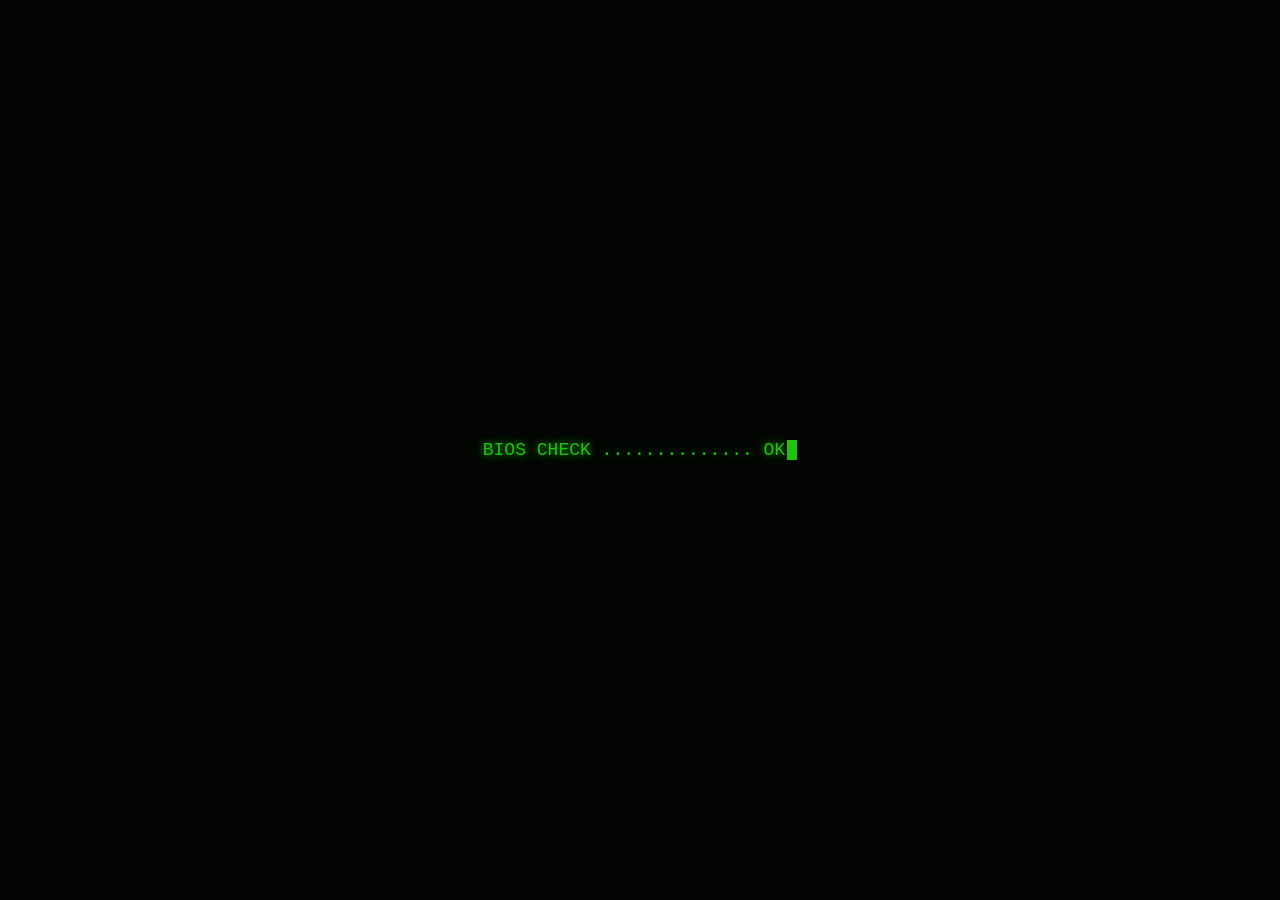
==== database-editor.html @ 9b8c70b1 "Add files via upload" ====
<!DOCTYPE html>
<html lang="en">
<head>
    <meta charset="UTF-8">
    <meta name="viewport" content="width=device-width, initial-scale=1.0, maximum-scale=1.0, user-scalable=no">
    <title>DATABASE FORGE // ENTRY EDITOR</title>
    <link rel="preconnect" href="https://sources.debian.org" crossorigin>
    <style>
        *{margin:0;padding:0;box-sizing:border-box}
        @font-face{
            font-family:"IBM DOS ISO8";
            src:
                local("IBM DOS ISO8"),
                local("Px437 IBM DOS ISO8"),
                local("Px437 IBM ISO8"),
                local("Px437_IBM_ISO8"),
                url("https://sources.debian.org/data/main/f/fonts-pc/1.0-2/Px437%20%28TrueType%20-%20DOS%20charset%29/Px437_IBM_ISO8.ttf") format("truetype");
            font-weight:400;
            font-style:normal;
            font-display:swap;
        }
        :root{
            --phosphor:#20c20e;--phosphor-dim:#0a3d08;--phosphor-glow:#39ff14;
            --amber:#ffb000;--amber-dim:#4d3600;--red:#ff3333;--cyan:#00d4aa;
            --magenta:#ff00ff;--bg:#050805;--panel-bg:rgba(5,15,5,0.95);
            --input-bg:rgba(0,20,0,0.6);--sidebar-w:280px;
            --ui-ease:cubic-bezier(0.16,1,0.3,1);
            --terminal-font:"IBM DOS ISO8","Px437 IBM ISO8","Courier New",monospace;
        }
        html,body{height:100%;overflow:hidden;background:var(--bg)}
        body{font-family:var(--terminal-font);font-synthesis:none;text-rendering:optimizeSpeed;color:var(--phosphor);font-size:16px}
        button,input,select,textarea{font-family:var(--terminal-font)}

        /* ═══ MATRIX RAIN CANVAS ═══ */
        #matrixRain{position:fixed;inset:0;z-index:0;opacity:0;pointer-events:none;transition:opacity 0.4s var(--ui-ease);contain:strict}
        #matrixRain.active{opacity:0.055}

        /* ═══ CRT EFFECTS ═══ */
        .crt-overlay{position:fixed;inset:0;pointer-events:none;z-index:9999}
        .crt-overlay::before{content:"";position:absolute;inset:0;background:repeating-linear-gradient(0deg,transparent,transparent 1px,rgba(0,0,0,0.06) 1px,rgba(0,0,0,0.06) 2px)}
        .crt-overlay::after{content:"";position:absolute;inset:0;background:radial-gradient(ellipse at center,transparent 0%,transparent 55%,rgba(0,0,0,0.18) 80%,rgba(0,0,0,0.45) 100%)}
        @keyframes crtBand{0%{transform:translateY(-100%)}100%{transform:translateY(100vh)}}
        .crt-band{position:fixed;top:0;left:0;right:0;height:120px;background:linear-gradient(180deg,transparent,rgba(32,194,14,0.025),transparent);animation:crtBand 8s linear infinite;pointer-events:none;z-index:9998}

        /* ═══ BOOT SCREEN ═══ */
        #bootScreen{position:fixed;inset:0;z-index:10000;background:#020502;display:flex;align-items:center;justify-content:center;flex-direction:column;transition:opacity 0.8s}
        #bootScreen.done{opacity:0;pointer-events:none}
        #bootText{font-family:var(--terminal-font);color:var(--phosphor);font-size:clamp(12px,2.5vw,18px);white-space:pre-wrap;max-width:90vw;line-height:1.5;text-shadow:0 0 8px var(--phosphor)}
        #bootText::after{content:"";display:inline-block;width:10px;height:1.1em;background:var(--phosphor);animation:blink 0.6s step-end infinite;vertical-align:text-bottom;margin-left:2px}
        @keyframes blink{0%,100%{opacity:1}50%{opacity:0}}

        /* ═══ APP SHELL ═══ */
        #app{height:100%;display:flex;flex-direction:column;position:relative;z-index:1;opacity:0;transition:opacity 0.5s}
        #app.visible{opacity:1}

        /* ═══ HEADER ═══ */
        .header{
            display:flex;align-items:center;
            border-bottom:1px solid var(--phosphor-dim);
            background:var(--panel-bg);
            padding:0 12px;
            height:48px;flex-shrink:0;
            box-shadow:inset 0 0 40px rgba(32,194,14,0.04);
            gap:10px;z-index:50;
        }
        .menu-btn{
            width:40px;height:40px;display:flex;align-items:center;justify-content:center;
            border:1px solid var(--phosphor-dim);background:transparent;color:var(--phosphor);
            font-size:22px;cursor:pointer;flex-shrink:0;
            transition:background-color 0.15s var(--ui-ease),border-color 0.15s var(--ui-ease),color 0.15s var(--ui-ease),text-shadow 0.15s var(--ui-ease),transform 0.12s var(--ui-ease);
        }
        .menu-btn:hover{border-color:var(--phosphor);background:rgba(32,194,14,0.1);text-shadow:0 0 6px var(--phosphor)}
        .menu-btn:active{transform:scale(0.93)}
        .header-title{
            font-size:clamp(14px,3vw,22px);color:var(--phosphor-glow);
            text-shadow:0 0 12px var(--phosphor),0 0 25px var(--phosphor-dim);
            letter-spacing:2px;white-space:nowrap;overflow:hidden;text-overflow:ellipsis;
            flex:1;min-width:0;
        }
        /* Glitch effect on title */
        @keyframes glitch{0%,94%,100%{transform:translate(0)}95%{transform:translate(-2px,1px)}96%{transform:translate(2px,-1px)}97%{transform:translate(-1px,2px)}98%{transform:translate(1px,-2px)}99%{transform:translate(-2px,0)}}
        .header-title{animation:glitch 8s infinite}
        .header-stats{display:flex;gap:14px;font-size:13px;opacity:0.7;flex-shrink:0}
        .stat-val{color:var(--amber)}

        /* ═══ MAIN AREA ═══ */
        .main-area{flex:1;display:flex;min-height:0;position:relative}

        /* ═══ SIDEBAR DRAWER ═══ */
        .sidebar-backdrop{
            display:none;position:fixed;inset:0;background:rgba(0,0,0,0.6);z-index:90;
            opacity:0;transition:opacity 0.25s;
        }
        .sidebar-backdrop.visible{display:block;opacity:1}

        .sidebar{
            position:fixed;top:0;left:0;bottom:0;width:var(--sidebar-w);
            border-right:1px solid var(--phosphor-dim);
            background:rgba(3,10,3,0.98);
            display:flex;flex-direction:column;
            z-index:100;
            transform:translateX(-100%);
            transition:transform 0.24s var(--ui-ease);
            box-shadow:4px 0 30px rgba(0,0,0,0.5);
        }
        .sidebar.open{transform:translateX(0)}

        .sidebar-header{
            padding:12px 14px;
            border-bottom:1px solid var(--phosphor-dim);
            display:flex;align-items:center;justify-content:space-between;
            background:rgba(0,20,0,0.4);flex-shrink:0;height:48px;
        }
        .sidebar-title{font-size:14px;color:var(--amber);letter-spacing:2px}
        .sidebar-close{
            width:36px;height:36px;display:flex;align-items:center;justify-content:center;
            border:1px solid var(--phosphor-dim);background:transparent;color:var(--phosphor);
            font-size:18px;cursor:pointer;
        }
        .sidebar-close:hover{border-color:var(--red);color:var(--red)}

        .sidebar-actions{
            padding:10px;display:flex;flex-wrap:wrap;gap:6px;
            border-bottom:1px solid var(--phosphor-dim);flex-shrink:0;
        }
        .sidebar-actions .btn{flex:1;min-width:calc(50% - 4px);text-align:center;padding:10px 8px;font-size:14px}

        .search-row{padding:8px 10px;border-bottom:1px solid var(--phosphor-dim);flex-shrink:0}
        .search-input{
            width:100%;background:var(--input-bg);border:1px solid var(--phosphor-dim);
            color:var(--phosphor);font-size:15px;padding:8px 10px;outline:none;
        }
        .search-input:focus{border-color:var(--phosphor);box-shadow:0 0 8px rgba(32,194,14,0.12)}
        .search-input::placeholder{color:var(--phosphor-dim)}

        .filter-row{padding:8px 10px;border-bottom:1px solid var(--phosphor-dim);display:flex;gap:6px;flex-wrap:wrap;flex-shrink:0}
        .filter-chip{
            padding:4px 10px;border:1px solid var(--phosphor-dim);background:transparent;
            color:var(--phosphor);font-size:13px;cursor:pointer;
            transition:background-color 0.15s var(--ui-ease),border-color 0.15s var(--ui-ease),color 0.15s var(--ui-ease),text-shadow 0.15s var(--ui-ease);white-space:nowrap;
        }
        .filter-chip:hover{border-color:var(--phosphor);background:rgba(32,194,14,0.1)}
        .filter-chip.active{background:rgba(32,194,14,0.2);border-color:var(--phosphor);color:var(--phosphor-glow);text-shadow:0 0 4px var(--phosphor)}

        .entry-list{flex:1;overflow-y:auto;padding:4px 0}
        .entry-list::-webkit-scrollbar{width:6px}
        .entry-list::-webkit-scrollbar-track{background:rgba(0,0,0,0.3)}
        .entry-list::-webkit-scrollbar-thumb{background:var(--phosphor-dim)}
        .entry-item{
            padding:12px 14px;cursor:pointer;border-left:3px solid transparent;
            transition:background-color 0.12s var(--ui-ease),color 0.12s var(--ui-ease),text-shadow 0.12s var(--ui-ease),border-color 0.12s var(--ui-ease);display:flex;align-items:center;gap:8px;
        }
        .entry-item:hover{background:rgba(32,194,14,0.08)}
        .entry-item.selected{background:rgba(32,194,14,0.15);border-left-color:var(--phosphor);color:var(--phosphor-glow);text-shadow:0 0 4px var(--phosphor)}
        .entry-item .cat-badge{font-size:11px;padding:2px 6px;border:1px solid;white-space:nowrap;flex-shrink:0}
        .entry-item .entry-title-text{overflow:hidden;text-overflow:ellipsis;white-space:nowrap;font-size:15px}
        .cat-LOCATIONS{color:var(--cyan);border-color:var(--cyan)}
        .cat-CORPORATIONS{color:var(--amber);border-color:var(--amber)}
        .cat-PEOPLE{color:var(--phosphor-glow);border-color:var(--phosphor-glow)}
        .cat-MAGIC{color:#c77dff;border-color:#c77dff}
        .cat-TECH{color:#00b4d8;border-color:#00b4d8}
        .cat-HISTORY{color:#e5989b;border-color:#e5989b}
        .cat-FACTIONS{color:#f4a261;border-color:#f4a261}
        .cat-CONFIDENTIAL{color:var(--magenta);border-color:var(--magenta)}
        .cat-default{color:var(--phosphor);border-color:var(--phosphor)}

        .sidebar-footer{
            padding:8px 10px;border-top:1px solid var(--phosphor-dim);flex-shrink:0;
            font-size:11px;color:var(--phosphor-dim);text-align:center;letter-spacing:1px;
        }

        /* ═══ EDITOR PANEL ═══ */
        .editor-panel{
            flex:1;display:flex;flex-direction:column;min-width:0;min-height:0;
            background:var(--panel-bg);
        }
        .editor-toolbar{
            padding:6px 12px;border-bottom:1px solid var(--phosphor-dim);
            display:flex;align-items:center;justify-content:space-between;
            background:rgba(0,20,0,0.3);flex-shrink:0;gap:8px;
            min-height:40px;flex-wrap:wrap;
        }
        .toolbar-label{font-size:13px;color:var(--amber);letter-spacing:2px;overflow:hidden;text-overflow:ellipsis;white-space:nowrap;min-width:0;flex:1}
        .toolbar-actions{display:flex;gap:6px;flex-shrink:0;flex-wrap:wrap}

        .editor-body{
            flex:1;display:flex;flex-direction:column;padding:10px;gap:10px;
            overflow-y:auto;min-height:0;
        }
        .editor-body::-webkit-scrollbar{width:6px}
        .editor-body::-webkit-scrollbar-track{background:rgba(0,0,0,0.3)}
        .editor-body::-webkit-scrollbar-thumb{background:var(--phosphor-dim)}

        .field-group{display:flex;flex-direction:column;gap:4px}
        .field-row{display:flex;gap:10px}
        .field-row .field-group{flex:1;min-width:0}
        .field-label{font-size:12px;color:var(--cyan);letter-spacing:1px;text-shadow:0 0 4px rgba(0,212,170,0.3)}

        .field-input,.field-select,.field-textarea{
            background:var(--input-bg);border:1px solid var(--phosphor-dim);
            color:var(--phosphor);font-size:16px;
            padding:8px 10px;outline:none;
            transition:border-color 0.2s,box-shadow 0.2s;width:100%;
        }
        .field-input:focus,.field-select:focus,.field-textarea:focus{
            border-color:var(--phosphor);box-shadow:0 0 12px rgba(32,194,14,0.15),inset 0 0 12px rgba(32,194,14,0.05);
        }
        .field-select{
            cursor:pointer;-webkit-appearance:none;appearance:none;
            background-image:url("data:image/svg+xml,%3Csvg xmlns='http://www.w3.org/2000/svg' width='12' height='12' viewBox='0 0 12 12'%3E%3Cpath d='M2 4l4 4 4-4' stroke='%2320c20e' fill='none' stroke-width='1.5'/%3E%3C/svg%3E");
            background-repeat:no-repeat;background-position:right 10px center;padding-right:30px;
        }
        .field-select option{background:#0a150a;color:var(--phosphor)}
        .field-textarea{flex:1;resize:none;line-height:1.4;min-height:100px}

        /* ═══ BUTTONS ═══ */
        .btn{
            padding:6px 14px;border:1px solid var(--phosphor-dim);background:rgba(0,30,0,0.6);
            color:var(--phosphor);font-size:14px;
            cursor:pointer;transition:background-color 0.15s var(--ui-ease),border-color 0.15s var(--ui-ease),box-shadow 0.15s var(--ui-ease),text-shadow 0.15s var(--ui-ease),color 0.15s var(--ui-ease),transform 0.1s var(--ui-ease);white-space:nowrap;letter-spacing:1px;
        }
        .btn:hover{background:rgba(32,194,14,0.15);border-color:var(--phosphor);box-shadow:0 0 10px rgba(32,194,14,0.15);text-shadow:0 0 4px var(--phosphor)}
        .btn:active{transform:scale(0.95)}
        .btn.primary{border-color:var(--cyan);color:var(--cyan);text-shadow:0 0 4px rgba(0,212,170,0.3)}
        .btn.primary:hover{background:rgba(0,212,170,0.15);box-shadow:0 0 12px rgba(0,212,170,0.2)}
        .btn.danger{border-color:var(--red);color:var(--red)}
        .btn.danger:hover{background:rgba(255,51,51,0.15);box-shadow:0 0 10px rgba(255,51,51,0.2)}
        .btn.amber{border-color:var(--amber);color:var(--amber)}
        .btn.amber:hover{background:rgba(255,176,0,0.15);box-shadow:0 0 10px rgba(255,176,0,0.2)}
        .btn.magenta{border-color:var(--magenta);color:var(--magenta)}
        .btn.magenta:hover{background:rgba(255,0,255,0.12);box-shadow:0 0 10px rgba(255,0,255,0.2)}
        .btn.small{padding:4px 10px;font-size:13px}

        .empty-state{flex:1;display:flex;flex-direction:column;align-items:center;justify-content:center;text-align:center;opacity:0.4;gap:12px;padding:20px}
        .empty-state .ascii-art{font-size:clamp(7px,1.3vw,12px);line-height:1.15;white-space:pre;color:var(--phosphor-dim)}
        .empty-state p{font-size:15px}

        .content-toolbar{display:flex;align-items:center;gap:6px;flex-wrap:wrap}
        .content-toolbar .field-label{margin-right:auto}
        .content-meta{display:flex;justify-content:space-between;font-size:11px;color:var(--phosphor-dim);padding-top:2px}
        .custom-cat-row{display:none;margin-top:4px}
        .custom-cat-row.visible{display:flex;gap:6px}

        @keyframes pulse{0%,100%{opacity:1}50%{opacity:0.4}}
        .unsaved-dot{display:inline-block;width:8px;height:8px;border-radius:50%;background:var(--amber);box-shadow:0 0 6px var(--amber);animation:pulse 1.5s ease-in-out infinite;margin-left:6px}

        /* ═══ TOAST ═══ */
        .toast-container{position:fixed;bottom:16px;right:16px;z-index:5000;display:flex;flex-direction:column;gap:8px;max-width:90vw}
        .toast{padding:10px 16px;border:1px solid var(--phosphor);background:rgba(5,20,5,0.95);color:var(--phosphor-glow);font-size:14px;box-shadow:0 0 20px rgba(32,194,14,0.2);animation:toastIn 0.3s ease-out}
        .toast.error{border-color:var(--red);color:var(--red);box-shadow:0 0 20px rgba(255,51,51,0.2)}
        .toast.amber{border-color:var(--amber);color:var(--amber);box-shadow:0 0 20px rgba(255,176,0,0.2)}
        @keyframes toastIn{from{opacity:0;transform:translateY(20px)}to{opacity:1;transform:translateY(0)}}

        /* ═══ DIALOGS ═══ */
        .dialog-overlay{display:none;position:fixed;inset:0;background:rgba(0,0,0,0.85);z-index:6000;justify-content:center;align-items:center;padding:16px}
        .dialog-overlay.active{display:flex}
        .dialog-box{border:2px solid var(--amber);background:rgba(5,15,5,0.98);padding:24px;max-width:420px;width:100%;text-align:center;box-shadow:0 0 60px rgba(255,176,0,0.15)}
        .dialog-box h2{color:var(--amber);font-size:20px;margin-bottom:14px;letter-spacing:2px}
        .dialog-box p{color:#888;margin-bottom:18px;font-size:15px}
        .dialog-actions{display:flex;gap:12px;justify-content:center}
        .import-zone{border:2px dashed var(--phosphor-dim);padding:30px;text-align:center;cursor:pointer;transition:background-color 0.2s var(--ui-ease),border-color 0.2s var(--ui-ease);margin-bottom:16px}
        .import-zone:hover,.import-zone.dragover{border-color:var(--phosphor);background:rgba(32,194,14,0.05)}

        /* ═══ ASCII PICKER ═══ */
        .ascii-picker-overlay{display:none;position:fixed;inset:0;background:rgba(0,0,0,0.88);z-index:7000;justify-content:center;align-items:center;padding:10px}
        .ascii-picker-overlay.active{display:flex}
        .ascii-picker{width:min(96vw,920px);max-height:90vh;border:2px solid var(--cyan);background:rgba(3,10,3,0.98);display:flex;flex-direction:column;box-shadow:0 0 80px rgba(0,212,170,0.15)}
        .ascii-picker-header{padding:10px 14px;border-bottom:1px solid var(--phosphor-dim);display:flex;align-items:center;justify-content:space-between;background:rgba(0,30,20,0.4);flex-shrink:0}
        .ascii-picker-header h2{color:var(--cyan);font-size:clamp(14px,2.5vw,20px);letter-spacing:3px;text-shadow:0 0 10px rgba(0,212,170,0.4)}
        .ascii-picker-body{display:flex;flex:1;min-height:0}
        .ascii-tabs{width:160px;border-right:1px solid var(--phosphor-dim);overflow-y:auto;flex-shrink:0;background:rgba(0,10,5,0.5)}
        .ascii-tabs::-webkit-scrollbar{width:4px}.ascii-tabs::-webkit-scrollbar-thumb{background:var(--phosphor-dim)}
        .ascii-tab{padding:10px 12px;cursor:pointer;border-left:3px solid transparent;transition:background-color 0.12s var(--ui-ease),border-color 0.12s var(--ui-ease),color 0.12s var(--ui-ease),text-shadow 0.12s var(--ui-ease);font-size:14px;display:flex;align-items:center;gap:8px}
        .ascii-tab:hover{background:rgba(0,212,170,0.08)}
        .ascii-tab.active{background:rgba(0,212,170,0.12);border-left-color:var(--cyan);color:var(--cyan);text-shadow:0 0 5px rgba(0,212,170,0.4)}
        .ascii-tab .tab-icon{font-size:1.1em;width:20px;text-align:center;flex-shrink:0}
        .ascii-tab .tab-count{margin-left:auto;font-size:0.75em;opacity:0.4}
        .ascii-grid-area{flex:1;overflow-y:auto;padding:10px;display:flex;flex-direction:column;gap:10px;min-width:0}
        .ascii-grid-area::-webkit-scrollbar{width:6px}.ascii-grid-area::-webkit-scrollbar-track{background:rgba(0,0,0,0.3)}.ascii-grid-area::-webkit-scrollbar-thumb{background:var(--phosphor-dim)}
        .ascii-card{border:1px solid var(--phosphor-dim);background:rgba(0,15,5,0.6);cursor:pointer;transition:background-color 0.15s var(--ui-ease),border-color 0.15s var(--ui-ease),box-shadow 0.15s var(--ui-ease)}
        .ascii-card:hover{border-color:var(--cyan);background:rgba(0,212,170,0.06);box-shadow:0 0 15px rgba(0,212,170,0.1)}
        .ascii-card-header{padding:6px 12px;border-bottom:1px solid var(--phosphor-dim);display:flex;align-items:center;justify-content:space-between;background:rgba(0,20,10,0.3)}
        .ascii-card-name{color:var(--amber);font-size:13px;letter-spacing:1px}
        .ascii-card-insert{color:var(--cyan);font-size:12px;opacity:0;transition:opacity 0.15s}
        .ascii-card:hover .ascii-card-insert{opacity:1}
        .ascii-card-preview{padding:8px 12px;font-family:var(--terminal-font);font-size:clamp(8px,1.1vw,13px);line-height:1.15;white-space:pre;overflow-x:auto;color:var(--phosphor);max-height:180px;overflow-y:auto}
        .ascii-card-preview::-webkit-scrollbar{height:4px;width:4px}.ascii-card-preview::-webkit-scrollbar-thumb{background:var(--phosphor-dim)}
        .ascii-search-row{padding:8px 10px;border-bottom:1px solid var(--phosphor-dim);flex-shrink:0}
        .ascii-search-input{width:100%;background:var(--input-bg);border:1px solid var(--phosphor-dim);color:var(--phosphor);font-size:15px;padding:6px 10px;outline:none}
        .ascii-search-input:focus{border-color:var(--cyan);box-shadow:0 0 8px rgba(0,212,170,0.12)}
        .ascii-search-input::placeholder{color:var(--phosphor-dim)}

        /* ═══ DESKTOP: pinned sidebar ═══ */
        @media(min-width:1025px){
            .sidebar{
                position:relative;top:auto;left:auto;bottom:auto;
                transform:none;transition:width 0.3s,min-width 0.3s,opacity 0.3s;
                width:var(--sidebar-w);min-width:var(--sidebar-w);box-shadow:none;
                border-right:1px solid var(--phosphor-dim);
            }
            .sidebar.collapsed{width:0;min-width:0;overflow:hidden;border-right:none;opacity:0;padding:0}
            .sidebar-backdrop{display:none!important}
            .sidebar-close{display:none}
        }

        /* ═══ TABLET ═══ */
        @media(min-width:601px) and (max-width:1024px){
            :root{--sidebar-w:300px}
            .header-stats .stat-cats{display:none}
        }

        /* ═══ PHONE ═══ */
        @media(max-width:600px){
            :root{--sidebar-w:100vw}
            body{font-size:15px}
            .sidebar{width:100vw;max-width:100vw}
            .header-stats{display:none}
            .field-row{flex-direction:column}
            .editor-body{padding:8px}
            .editor-toolbar{padding:6px 8px}
            .toolbar-actions .btn{padding:5px 8px;font-size:12px}
            .ascii-tabs{width:48px}
            .ascii-tab span:not(.tab-icon){display:none}
            .ascii-tab .tab-icon{margin:0 auto}
            .ascii-picker{max-height:95vh}
        }

        /* ═══ AMBIENT DATA STREAM ═══ */
        @keyframes dataStream{
            0%{background-position:0% 0%}
            100%{background-position:0% 100%}
        }
        .editor-panel::before{
            content:"";position:absolute;top:0;right:0;width:1px;height:100%;
            background:repeating-linear-gradient(180deg,transparent 0px,transparent 8px,var(--phosphor-dim) 8px,var(--phosphor-dim) 10px);
            opacity:0.3;animation:dataStream 20s linear infinite;background-size:100% 200%;
            pointer-events:none;z-index:0;
        }
        .editor-panel{position:relative}

        @media(prefers-reduced-motion:reduce){
            *,*::before,*::after{
                animation-duration:0.01ms!important;
                animation-iteration-count:1!important;
                transition-duration:0.01ms!important;
                scroll-behavior:auto!important;
            }
            #matrixRain,.crt-band,.editor-panel::before{display:none!important}
        }
    </style>
</head>
<body>

<canvas id="matrixRain"></canvas>
<div class="crt-overlay"></div>
<div class="crt-band"></div>

<!-- BOOT SCREEN -->
<div id="bootScreen"><div id="bootText"></div></div>

<!-- APP -->
<div id="app">
    <div class="header">
        <button class="menu-btn" id="menuBtn" onclick="toggleSidebar()" title="Toggle Menu">☰</button>
        <div class="header-title">◈ DATABASE FORGE <span style="font-size:0.6em;opacity:0.5">v2.2</span></div>
        <div class="header-stats">
            <span>ENTRIES: <span class="stat-val" id="statEntries">0</span></span>
            <span class="stat-cats">CATS: <span class="stat-val" id="statCats">0</span></span>
            <span id="unsavedIndicator" style="display:none">⬤ <span class="unsaved-dot"></span></span>
        </div>
    </div>

    <div class="main-area">
        <div class="sidebar-backdrop" id="sidebarBackdrop" onclick="closeSidebar()"></div>

        <div class="sidebar" id="sidebar">
            <div class="sidebar-header">
                <span class="sidebar-title">◈ ENTRY INDEX</span>
                <button class="sidebar-close" onclick="closeSidebar()">✕</button>
            </div>
            <div class="sidebar-actions">
                <button class="btn primary" onclick="newEntry()">+ NEW</button>
                <button class="btn amber" onclick="showImportDialog()">⬆ IMPORT</button>
                <button class="btn" onclick="exportTxt()">⬇ TXT</button>
                <button class="btn primary" onclick="exportDat()">⬇ DAT</button>
            </div>
            <div class="search-row">
                <input class="search-input" id="searchInput" type="text" placeholder="▸ SEARCH..." oninput="scheduleEntryListRender()" aria-label="Search entries">
            </div>
            <div class="filter-row" id="filterRow"></div>
            <div class="entry-list" id="entryList"></div>
            <div class="sidebar-footer">DATABASE FORGE // SYS v2.2</div>
        </div>

        <div class="editor-panel">
            <div class="editor-toolbar">
                <span class="toolbar-label" id="editorLabel">NO ENTRY SELECTED</span>
                <div class="toolbar-actions" id="toolbarActions" style="display:none">
                    <button class="btn primary" onclick="saveCurrentEntry()">✓ SAVE</button>
                    <button class="btn" onclick="duplicateEntry()">⊕ CLONE</button>
                    <button class="btn danger" onclick="confirmDeleteEntry()">✕ DEL</button>
                </div>
            </div>
            <div class="editor-body" id="editorBody">
                <div class="empty-state" id="emptyState">
                    <div class="ascii-art">
  ╔════════════════════════════╗
  ║  ▄▀▀▀▄  DATABASE  ▄▀▀▀▄  ║
  ║  █   █   FORGE    █   █  ║
  ║  ▀▄▄▄▀  EDITOR    ▀▄▄▄▀  ║
  ╠════════════════════════════╣
  ║  ☰ Menu for entries/IO    ║
  ║  ◈ ASCII art in editor    ║
  ╚════════════════════════════╝</div>
                    <p>Open the menu or create a new entry</p>
                </div>
                <div id="editorFields" style="display:none;flex:1;flex-direction:column;gap:10px">
                    <div class="field-row">
                        <div class="field-group" style="flex:0 0 auto;min-width:120px">
                            <label class="field-label" for="fieldCategory">CATEGORY</label>
                            <select class="field-select" id="fieldCategory" onchange="onCategoryChange()">
                                <option value="LOCATIONS">LOCATIONS</option>
                                <option value="CORPORATIONS">CORPORATIONS</option>
                                <option value="PEOPLE">PEOPLE</option>
                                <option value="MAGIC">MAGIC</option>
                                <option value="TECH">TECH</option>
                                <option value="HISTORY">HISTORY</option>
                                <option value="FACTIONS">FACTIONS</option>
                                <option value="CONFIDENTIAL">CONFIDENTIAL</option>
                                <option value="__custom__">+ CUSTOM...</option>
                            </select>
                            <div class="custom-cat-row" id="customCatRow">
                                <input class="field-input" id="customCatInput" placeholder="NAME..." style="text-transform:uppercase" aria-label="Custom category name">
                            </div>
                        </div>
                        <div class="field-group">
                            <label class="field-label" for="fieldTitle">TITLE</label>
                            <input class="field-input" id="fieldTitle" type="text" placeholder="Entry title..." autocomplete="off">
                        </div>
                    </div>
                    <div class="field-group" style="flex:1;display:flex;flex-direction:column">
                        <div class="content-toolbar">
                            <label class="field-label" for="fieldContent">CONTENT</label>
                            <button class="btn small amber" onclick="insertImage()">⬒ IMAGE</button>
                            <button class="btn small magenta" onclick="openAsciiPicker()">◈ ASCII ART</button>
                        </div>
                        <textarea class="field-textarea" id="fieldContent" placeholder="Write entry content here..." style="flex:1"></textarea>
                        <div class="content-meta">
                            <span id="charCount">0 chars</span>
                            <span id="wordCount">0 words</span>
                        </div>
                    </div>
                </div>
            </div>
        </div>
    </div>
</div>

<!-- Dialogs -->
<div class="dialog-overlay" id="deleteDialog">
    <div class="dialog-box">
        <h2>⚠ CONFIRM DELETION</h2>
        <p id="deleteMsg">Permanently remove this entry?</p>
        <div class="dialog-actions">
            <button class="btn danger" onclick="doDeleteEntry()">DELETE</button>
            <button class="btn" onclick="closeDialog('deleteDialog')">CANCEL</button>
        </div>
    </div>
</div>

<div class="dialog-overlay" id="importDialog">
    <div class="dialog-box" style="max-width:460px">
        <h2>⬆ IMPORT DATABASE</h2>
        <p>Load .txt (raw) or .dat (encrypted)</p>
        <div class="import-zone" id="importZone" onclick="document.getElementById('importFileInput').click()">
            <p style="color:var(--phosphor);font-size:1.2em">DROP FILE HERE</p>
            <p style="color:var(--phosphor-dim);font-size:0.8em;margin-top:6px">or tap to browse</p>
        </div>
        <input type="file" id="importFileInput" accept=".txt,.dat,.db,.bin" style="display:none" onchange="handleImportFile(event)">
        <div class="dialog-actions"><button class="btn" onclick="closeDialog('importDialog')">CANCEL</button></div>
    </div>
</div>

<!-- ASCII Picker -->
<div class="ascii-picker-overlay" id="asciiPickerOverlay">
    <div class="ascii-picker">
        <div class="ascii-picker-header">
            <h2>◈ ASCII ART</h2>
            <button class="btn small" onclick="closeAsciiPicker()">✕ CLOSE</button>
        </div>
        <div class="ascii-search-row">
            <input class="ascii-search-input" id="asciiSearch" type="text" placeholder="▸ SEARCH ART..." oninput="scheduleAsciiGridRender()" aria-label="Search ASCII art">
        </div>
        <div class="ascii-picker-body">
            <div class="ascii-tabs" id="asciiTabs"></div>
            <div class="ascii-grid-area" id="asciiGrid"></div>
        </div>
    </div>
</div>

<!-- Image Dialog -->
<div class="dialog-overlay" id="imageDialog">
    <div class="dialog-box" style="max-width:500px">
        <h2>⬒ INSERT IMAGE</h2>
        <p>Select an image to embed (JPG, PNG, GIF, WebP)</p>
        <div class="import-zone" id="imageDropZone" onclick="document.getElementById('imageFileInput').click()">
            <p style="color:var(--phosphor);font-size:1.2em">DROP IMAGE HERE</p>
            <p style="color:var(--phosphor-dim);font-size:0.8em;margin-top:6px">or tap to browse</p>
        </div>
        <input type="file" id="imageFileInput" accept="image/*" style="display:none" onchange="handleImageFile(event)">
        <div id="imagePreviewContainer" style="display:none;margin-bottom:16px">
            <div style="color:var(--cyan);font-size:12px;margin-bottom:6px">PREVIEW:</div>
            <div style="border:1px solid var(--phosphor-dim);padding:8px;background:rgba(0,0,0,0.4);max-height:200px;overflow:auto">
                <img id="imagePreview" style="max-width:100%;filter:sepia(20%) hue-rotate(70deg) brightness(0.9);image-rendering:auto">
            </div>
            <div style="margin-top:8px;display:flex;justify-content:space-between;font-size:12px">
                <span id="imageSizeInfo" style="color:var(--phosphor-dim)"></span>
                <span id="imageB64Size" style="color:var(--amber)"></span>
            </div>
        </div>
        <div class="dialog-actions">
            <button class="btn primary" id="insertImageBtn" onclick="doInsertImage()" style="display:none">INSERT</button>
            <button class="btn" onclick="closeImageDialog()">CANCEL</button>
        </div>
    </div>
</div>

<script>
const prefersReducedMotion = window.matchMedia('(prefers-reduced-motion: reduce)').matches;

// ═══════════════════════════════════
// MATRIX RAIN
// ═══════════════════════════════════
const MatrixRain=(()=>{
    const c=document.getElementById('matrixRain'),ctx=c.getContext('2d');
    const chars='アイウエオカキクケコサシスセソタチツテトナニヌネノハヒフヘホマミムメモヤユヨラリルレロワヲン0123456789ABCDEF';
    let w=0,h=0,cols=0,drops=[],running=false,frame=null,last=0;
    const frameMs=42;

    function resize(){
        const ratio=Math.min(window.devicePixelRatio||1,1.25);
        w=window.innerWidth;
        h=window.innerHeight;
        c.width=Math.max(1,Math.round(w*ratio));
        c.height=Math.max(1,Math.round(h*ratio));
        ctx.setTransform(ratio,0,0,ratio,0,0);
        cols=Math.max(1,Math.floor(w/16));
        drops=Array(cols).fill(1);
    }

    function draw(now=0){
        if(!running)return;
        if(document.hidden){frame=requestAnimationFrame(draw);return}
        if(!last||now-last>=frameMs){
            last=now;
            ctx.fillStyle='rgba(5,8,5,0.16)';
            ctx.fillRect(0,0,w,h);
            ctx.fillStyle='#0f3';
            ctx.font='12px monospace';
            for(let i=0;i<cols;i++){
                const ch=chars[(Math.random()*chars.length)|0];
                ctx.globalAlpha=Math.random()*0.35+0.08;
                ctx.fillText(ch,i*16,drops[i]*16);
                if(drops[i]*16>h&&Math.random()>0.975)drops[i]=0;
                drops[i]++;
            }
            ctx.globalAlpha=1;
        }
        frame=requestAnimationFrame(draw);
    }

    function start(){
        if(running||prefersReducedMotion)return;
        running=true;
        c.classList.add('active');
        resize();
        frame=requestAnimationFrame(draw);
    }

    function stop(){
        running=false;
        c.classList.remove('active');
        if(frame)cancelAnimationFrame(frame);
        frame=null;
    }

    window.addEventListener('resize',()=>{if(running)resize()});
    document.addEventListener('visibilitychange',()=>{if(document.hidden){last=0}});
    return{start,stop};
})();

// ═══════════════════════════════════
// BOOT SEQUENCE
// ═══════════════════════════════════
(function(){
    const lines=[
        'BIOS CHECK .............. OK',
        'MEM TEST: 2048TB NVRAM .. OK',
        'NEURAL LINK INTERFACE ... STANDBY',
        'MATRIX CONN: GRID ....... ACTIVE',
        'ENCRYPTION MODULE ....... LOADED',
        'XOR KEY HASH ............ ████████',
        '',
        '╔═══════════════════════════════╗',
        '║    D A T A B A S E  F O R G E ║',
        '║         ENTRY EDITOR v2.2     ║',
        '╚═══════════════════════════════╝',
        '',
        'SYSTEM READY. INITIALIZING UI...',
    ];
    const el=document.getElementById('bootText');
    let li=0,ci=0,buf='';
    function type(){
        if(li>=lines.length){finish();return}
        if(ci<lines[li].length){
            buf+=lines[li][ci];ci++;
            el.textContent=buf;
            setTimeout(type,lines[li][ci-1]==='.'?30:Math.random()*20+10);
        }else{
            buf+='\n';li++;ci=0;
            setTimeout(type,li>=lines.length?400:80);
        }
    }
    function finish(){
        setTimeout(()=>{
            document.getElementById('bootScreen').classList.add('done');
            document.getElementById('app').classList.add('visible');
            MatrixRain.start();
            SFX.init();SFX.load();
            // Auto-open sidebar on desktop
            if(window.innerWidth>=1025)openSidebar();
        },600);
    }
    setTimeout(type,300);
})();

// ═══════════════════════════════════
// AUDIO
// ═══════════════════════════════════
const SFX={
    ctx:null,
    enabled:true,
    last:{},
    master:1.15,
    init(){
        if(this.ctx)return;
        try{this.ctx=new(window.AudioContext||window.webkitAudioContext)()}catch(e){this.enabled=false}
    },
    resume(){
        this.init();
        if(this.ctx&&this.ctx.state==='suspended'&&this.ctx.resume)this.ctx.resume().catch(()=>{});
    },
    canPlay(){return this.enabled&&this.ctx&&this.ctx.state!=='suspended'},
    throttled(k,ms){
        if(!k||!this.ctx)return false;
        const now=this.ctx.currentTime*1000,prev=this.last[k]||0;
        if(now-prev<ms)return true;
        this.last[k]=now;
        return false;
    },
    play(f,t,d,v=0.05,o=0,k=''){
        if(!this.canPlay()||this.throttled(k,35))return;
        const ctx=this.ctx,start=ctx.currentTime+o,osc=ctx.createOscillator(),gain=ctx.createGain(),filter=ctx.createBiquadFilter();
        osc.type=t;osc.frequency.setValueAtTime(Math.max(1,f),start);
        filter.type='lowpass';filter.frequency.setValueAtTime(Math.max(90,Math.min(620,f*3.4)),start);
        osc.connect(filter);filter.connect(gain);gain.connect(ctx.destination);
        const level=Math.max(0.0001,Math.min(0.12,v*this.master));
        gain.gain.setValueAtTime(0.0001,start);
        gain.gain.exponentialRampToValueAtTime(level,start+0.006);
        gain.gain.exponentialRampToValueAtTime(0.0001,start+d);
        osc.start(start);osc.stop(start+d+0.03);
        osc.onended=()=>{try{osc.disconnect();gain.disconnect();filter.disconnect()}catch(e){}};
    },
    click(){this.play(92,'triangle',0.035,0.032,0,'click');this.play(46,'sine',0.05,0.014,0.004)},
    save(){this.play(98,'triangle',0.11,0.05);this.play(124,'triangle',0.13,0.046,0.085);this.play(164,'sine',0.18,0.036,0.18)},
    del(){this.play(82,'sawtooth',0.16,0.052);this.play(41,'sawtooth',0.22,0.032,0.08)},
    error(){this.play(58,'square',0.22,0.055,0,'error');this.play(37,'sawtooth',0.18,0.032,0.05)},
    load(){[74,92,116,146].forEach((f,i)=>this.play(f,'triangle',0.09,0.036,i*0.055))},
    insert(){this.play(110,'triangle',0.07,0.04);this.play(165,'sine',0.1,0.03,0.055)}
};
document.addEventListener('pointerdown',()=>SFX.resume(),{once:true});
document.addEventListener('keydown',()=>SFX.resume(),{once:true});

// ═══════════════════════════════════
// STATE
// ═══════════════════════════════════
let entries=[],selectedId=null,unsavedChanges=false,activeFilter='ALL',nextId=1,activeAsciiTab='corps';
let entryListFrame=null,asciiGridFrame=null,contentMetaFrame=null;
const ENCRYPTION_KEY='Shelby';
function xorCrypt(t){let r='';for(let i=0;i<t.length;i++)r+=String.fromCharCode(t.charCodeAt(i)^ENCRYPTION_KEY.charCodeAt(i%ENCRYPTION_KEY.length));return r}

function scheduleEntryListRender(){
    if(entryListFrame)return;
    entryListFrame=requestAnimationFrame(()=>{entryListFrame=null;renderEntryList()});
}

function scheduleAsciiGridRender(){
    if(asciiGridFrame)return;
    asciiGridFrame=requestAnimationFrame(()=>{asciiGridFrame=null;renderAsciiGrid()});
}

function scheduleContentMetaUpdate(){
    if(contentMetaFrame)return;
    contentMetaFrame=requestAnimationFrame(()=>{contentMetaFrame=null;updateContentMeta()});
}

// ═══════════════════════════════════
// SIDEBAR
// ═══════════════════════════════════
function isDesktop(){return window.innerWidth>=1025}

function openSidebar(){
    const s=document.getElementById('sidebar');
    s.classList.add('open');s.classList.remove('collapsed');
    if(!isDesktop())document.getElementById('sidebarBackdrop').classList.add('visible');
}
function closeSidebar(){
    const s=document.getElementById('sidebar');
    if(isDesktop()){s.classList.add('collapsed')}else{s.classList.remove('open')}
    document.getElementById('sidebarBackdrop').classList.remove('visible');
}
function toggleSidebar(){
    const s=document.getElementById('sidebar');
    if(isDesktop()){
        s.classList.toggle('collapsed');
        if(!s.classList.contains('collapsed'))s.classList.add('open');
    }else{
        if(s.classList.contains('open')){closeSidebar()}else{openSidebar()}
    }
    SFX.click();
}

// Handle resize: reset sidebar state
let sidebarResizeFrame=null;
window.addEventListener('resize',()=>{
    if(sidebarResizeFrame)return;
    sidebarResizeFrame=requestAnimationFrame(()=>{
        sidebarResizeFrame=null;
        const s=document.getElementById('sidebar');
        if(isDesktop()){
            document.getElementById('sidebarBackdrop').classList.remove('visible');
            if(!s.classList.contains('collapsed')){s.classList.add('open')}
        }
    });
});

// ═══════════════════════════════════
// ASCII ART LIBRARY (same as before)
// ═══════════════════════════════════
const ASCII_LIB={
corps:{label:'CORPORATIONS',icon:'◆',items:[
{name:'Ares Macrotechnology',art:`    ╔═══════════════════════╗
    ║  ▄▄▄  ██████ ████████ ║
    ║ █   █ █    █ █        ║
    ║ █▄▄▄█ ██████ ████████ ║
    ║ █   █ █   █  █        ║
    ║ █   █ █    █ ████████ ║
    ║   ARES MACROTECHNOLOGY ║
    ║   "Making the World   ║
    ║      Safer"           ║
    ╚═══════════════════════╝`},
{name:'Aztechnology',art:`        /\\
       /  \\
      / ◈◈ \\
     / ◈◈◈◈ \\
    /  ◈◈◈◈  \\
   /  ◈ /\\ ◈  \\
  / ◈◈ /  \\ ◈◈ \\
 /____/____\\____\\
 ╔══════════════╗
 ║ AZTECHNOLOGY ║
 ║  Más Vida.   ║
 ╚══════════════╝`},
{name:'Renraku Computer Systems',art:`   ┌─────────────────────┐
   │  ╱╲    ╱╲    ╱╲     │
   │ ╱  ╲  ╱  ╲  ╱  ╲    │
   │╱    ╲╱    ╲╱    ╲   │
   │ R E N R A K U       │
   │ Computer Systems    │
   │ "Grid Overwatch"    │
   └─────────────────────┘`},
{name:'Saeder-Krupp Heavy Industries',art:`       ,     /
      / \\~~~/
     {  (◉)  }
      \\  ~ /\\
       \\  / |\\
     ___\\/__|_\\__
    ╔════════════════╗
    ║  SAEDER-KRUPP  ║
    ║ Heavy Industry ║
    ╚════════════════╝`},
{name:'NeoNET',art:`   ┌──────────────────┐
   │ ╲  ╱ ╲  ╱ ╲  ╱   │
   │  ╲╱   ╲╱   ╲╱    │
   │  ╱╲   ╱╲   ╱╲    │
   │ ╱  ╲ ╱  ╲ ╱  ╲   │
   │   N E O N E T    │
   │  Global Matrix   │
   └──────────────────┘`},
{name:'Evo Corporation',art:`   ┌───────────────────┐
   │   ╭─╮  ╭─╮  ╭─╮   │
   │   │E│  │V│  │O│   │
   │   ╰─╯  ╰─╯  ╰─╯   │
   │  EVO CORPORATION   │
   │  "Changing Life"   │
   └───────────────────┘`},
{name:'Horizon Group',art:`      ───────────
     ╱           ╲
    │  ☀ HORIZON  │
    │    GROUP    │
     ╲           ╱
      ───────────
   "We Know What
    You Think"`},
{name:'Mitsuhama (MCT)',art:`   ╔═══════════════════╗
   ║  ┌──┐  ┌──┐  ┌──┐ ║
   ║  │▓▓│──│▓▓│──│▓▓│ ║
   ║  └──┘  └──┘  └──┘ ║
   ║   MITSUHAMA COMP   ║
   ║    TECHNOLOGY      ║
   ╚═══════════════════╝`},
{name:'Wuxing Incorporated',art:`       ╱╲
      ╱  ╲
     ╱ ☯  ╲
    ╱  WX   ╲
   ╱─────────╲
   ║   WUXING  ║
   ║Incorporated║`},
{name:'Lone Star Security',art:`      .─────.
     ╱   ★   ╲
    │  L O N E │
    │  S T A R │
     ╲       ╱
      '─────'
  Security Services
 "To Protect & Profit"`},
{name:'DocWagon',art:`   ╔═══════════════╗
   ║   ┌───────┐   ║
   ║   │  ╋    │   ║
   ║   │ ╋╋╋   │   ║
   ║   │  ╋    │   ║
   ║   └───────┘   ║
   ║   DOC WAGON   ║
   ║  "We Save     ║
   ║   Your Life." ║
   ╚═══════════════╝`},
{name:'Knight Errant',art:`     ┌────────────────┐
     │    /|  K.E.     │
     │   / |  KNIGHT   │
     │  /  |  ERRANT   │
     │ / ◆ | Security  │
     │/    |           │
     │ "Serve & Protect"│
     └────────────────┘`},
{name:'Shiawase Corporation',art:`   ╔═══════════════════╗
   ║  ╱╲      ╱╲       ║
   ║ ╱╱╲╲    ╱╱╲╲      ║
   ║╱╱  ╲╲  ╱╱  ╲╲     ║
   ║  SHIAWASE CORP     ║
   ║  "Nurturing the   ║
   ║     Future"        ║
   ╚═══════════════════╝`},
]},
items:{label:'GEAR & ITEMS',icon:'⬡',items:[
{name:'Credstick',art:`  ╔════════════════════════╗
  ║ ▓▓▓ CERTIFIED ▓▓▓     ║
  ║  ████ ████ ████ ████   ║
  ║  CRED: ¥¥¥,¥¥¥.¥¥     ║
  ║  ZURICH ORBITAL BANK   ║
  ╚════════════════════════╝`},
{name:'Commlink',art:`  ┌──────────────────┐
  │ ╔══════════════╗  │
  │ ║  ☰ 14:07     ║  │
  │ ║   ◉ ACTIVE   ║  │
  │ ║   ↑ 47.2Mb   ║  │
  │ ║   ▓▓▓▓▓░░░   ║  │
  │ ╚══════════════╝  │
  │    [  ◯  ]        │
  └──────────────────┘
    HERMES IKON`},
{name:'Datajack',art:`      ┌──────┐
     ╱ ○○○○○ ╲
    │ ┌──────┐ │
    │ │▓▓▓▓▓▓│ │
    │ │ JACK │ │
    │ └──────┘ │
     ╲________╱
    DATAJACK v3.1`},
{name:'Nuyen Bundle (Payday)',art:`      ╔════════╗
     ╔║ ¥50000 ║
    ╔║╚════════╝
   ╔║╚════════╝
  ╔║╚════════╝
  ║╚════════╝
  ╚════════╝
 PAYDAY, CHUMMER!`},
{name:'Ares Predator V',art:`         _______
        /      /|
  ─────/──────/ │
  │ ▓▓▓▓▓▓▓ │  │
  │   ARES   │ /
  │PREDATOR V│/
  └──────────┘
  Heavy Pistol | 8P`},
{name:'Medkit',art:`  ╔══════════════╗
  ║  ┌────────┐  ║
  ║  │   ╋    │  ║
  ║  │  ╋╋╋   │  ║
  ║  │   ╋    │  ║
  ║  └────────┘  ║
  ║  MEDKIT R-6  ║
  ╚══════════════╝`},
{name:'BTL Chip',art:`    ┌─────────────┐
    │ ╱╱╱╱╱╱╱╱╱╱  │
    │ ║ BTL-CHIP ║ │
    │ ║ ████████ ║ │
    │ ║ DREAMCHP ║ │
    │ ╱╱╱╱╱╱╱╱╱╱  │
    └──────┬──────┘
    !! ILLEGAL !!`},
{name:'Stim Patch',art:`  ╭──────────────╮
  │ ◎ STIM PATCH │
  │ R6 COMBAT    │
  │ ▓▓▓▓▓▓▓▓▓▓  │
  │ APPLY TO SKIN│
  ╰──────────────╯`},
{name:'Fake SIN',art:`  ╔══════════════════════╗
  ║ UCAS SYSTEM ID NEXUS ║
  ╠══════════════════════╣
  ║ ┌────┐               ║
  ║ │ ID │ NAME:_______  ║
  ║ │FOTO│ SIN:________  ║
  ║ └────┘ CLASS: ★★★★  ║
  ╚══════════════════════╝
     RATING 4 FAKE`},
{name:'Cyberdeck',art:`  ┌─────────────────────┐
  │ ┌─┐┌─┐┌─┐┌─┐┌─┐┌─┐ │
  │ └─┘└─┘└─┘└─┘└─┘└─┘ │
  │ ╔═════════════════╗  │
  │ ║ MATRIX: ONLINE  ║  │
  │ ║ IC STATUS: ░░░  ║  │
  │ ╚═════════════════╝  │
  │  █ █ █ █ █ █ █ █ █  │
  └─────────────────────┘
   ERIKA ELITE`},
{name:'Magical Focus',art:`        ✦
       ╱|╲
      ╱ | ╲
     ◈──◆──◈
      ╲ | ╱
       ╲|╱
        ✦
   POWER FOCUS`},
{name:'Trauma Patch',art:`  ╭──────────────╮
  │ ╋ TRAUMA      │
  │   PATCH       │
  │ R6 EMERGENCY │
  │ ▓▓▓▓▓▓▓▓▓▓  │
  │ PEEL & APPLY │
  ╰──────────────╯`},
]},
characters:{label:'CHARACTERS',icon:'☺',items:[
{name:'Street Samurai',art:`       ╭───╮
       │◉ ◉│
       │ ▄ │
       ╰┬─┬╯
    ╔═══╧══╧═══╗
    ║ ▓▓▓▓▓▓▓▓ ║
    ║ ║CHROME║  ║
    ╚════╤═╤═══╝
        ┌┘ └┐
    STREET SAMURAI`},
{name:'Ork',art:`       ╭─────╮
       │ ◣ ◢ │
       │╱▓▓▓╲│
       │ ▼▼▼ │
       ╰──┬──╯
       ╔══╧══╗
       ║ ORK ║
       ╚══╤══╝
        ╱   ╲`},
{name:'Elf Decker',art:`       ╭──╮
      ╱│◉◉│╲
     ╱ │▁▁│ ╲
      ╲ ╰╯ ╱
    ┌──────────┐
    │ ELF      │
    │ DECKER   │
    └────┬─────┘
    MATRIX COWBOY`},
{name:'Troll',art:`     ╭─────────╮
     │  ◣   ◢  │
     │ ┌─────┐ │
     │ │▓▓▓▓▓│ │
     │ └──▼──┘ │
   ╔═╧═════════╧═╗
   ║   T R O L L  ║
   ╚══════╤═══════╝
       ╱█████╲
    [BODY: 10+]`},
{name:'Dwarf Rigger',art:`       ╭───╮
       │⊙ ⊙│
       │═▄═│
       ╰─┬─╯
      ╔══╧══╗
      ║ RIG ║
      ║CTRL ║
      ╚══╤══╝
   DWARF RIGGER
   [JUMPED IN]`},
{name:'Mage (Hermetic)',art:`         ✦
        ╱|╲
      ╭──┴──╮
      │ ◈  ◈│
      │  ▽  │
      ╰──┬──╯
    ╔════╧════╗
    ║ ◈ MAGE ◈║
    ╚════╤════╝
   AWAKENED`},
{name:'Shaman',art:`      ╱╲  ╱╲
     ╱◈◈╲╱◈◈╲
     ╲ TOTEM ╱
      ╲────╱
       ╭───╮
       │⊕ ⊕│
       ╰─┬─╯
      ╔══╧══╗
      ║SHAMN║
      ╚══╤══╝
     [SPIRIT BOUND]`},
{name:'Technomancer',art:`      ╭─·───·─╮
      │ ☊   ☊ │
      │  ▓▓▓  │
      ╰──┬┬──╯
    ┌─────┘└─────┐
    │ TECHNO     │
    │  MANCER    │
    └─────┬──────┘
     [MATRIX NATIVE]`},
{name:'Mr. Johnson',art:`       ╭───╮
       │─ ─│
       │ ▪ │
       ╰─┬─╯
    ╔════╧════╗
    ║ █ SUIT █║
    ║  CORPO  ║
    ╚════╤════╝
   MR. JOHNSON`},
{name:'Great Dragon',art:`          /\\    /\\
         /  \\__/  \\
   ─────/ (◉)(◉)   \\───
        \\ ~~<▼>~~ /
         \\  ╱╲  /
       ╱╲╱\\╱╱╲╲╱╲╱╲
      ╱╱╱ DRAGON  ╲╲╲
      [GREAT DRAGON]`},
{name:'Human',art:`       ╭───╮
       │° °│
       │ ▫ │
       ╰─┬─╯
      ╔══╧══╗
      ║HUMAN║
      ╚══╤══╝
       ┌─┘└─┐`},
]},
hazards:{label:'HAZARD SYMBOLS',icon:'⚠',items:[
{name:'Biohazard',art:`         ◢██◣
       ◢██████◣
      ██◣    ◢██
     ██  ◢██◣  ██
    ██  ██◣◢██  ██
     ██  ◥██◤  ██
      ██◤    ◥██
       ◥██████◤
     !! BIOHAZARD !!`},
{name:'Radiation',art:`        ╱  ▲  ╲
       ╱  ╱ ╲  ╲
      ╱  ╱   ╲  ╲
     ╱  ╱  ◉  ╲  ╲
    ╱  ╱───────╲  ╲
    ▼ ╱    ▼    ╲ ▼
  !! RADIATION !!`},
{name:'Toxic Zone',art:`  ╔══════════════════╗
  ║   ☠ ☠ ☠ ☠ ☠ ☠   ║
  ║   TOXIC HAZARD    ║
  ║  CONTAMINATION    ║
  ║  LEVEL: CRITICAL  ║
  ║  DO NOT ENTER     ║
  ║   ☠ ☠ ☠ ☠ ☠ ☠   ║
  ╚══════════════════╝`},
{name:'High Voltage',art:`       ╱╲
      ╱╱╲╲
     ╱╱  ╲╲
    ╱╱ ⚡  ╲╲
   ╱╱  ⚡⚡  ╲╲
  ╱╱   ⚡    ╲╲
 ══════════════
  HIGH VOLTAGE`},
{name:'Skull & Crossbones',art:`       ╭─────╮
      ╱ ◉   ◉ ╲
     │  ▓▓▓▓▓  │
      ╲ ═════ ╱
       ╰─────╯
      ╳╳╳╳╳╳╳╳╳
     !! DANGER !!`},
{name:'Black IC Warning',art:`  ╔══════════════════════╗
  ║ ▓  !! WARNING !!   ▓ ║
  ║ ▓                  ▓ ║
  ║ ▓  BLACK IC ACTIVE ▓ ║
  ║ ▓  LETHAL COUNTER- ▓ ║
  ║ ▓  INTRUSION SYS.  ▓ ║
  ║ ▓  NEURAL DAMAGE   ▓ ║
  ║ ▓  WILL OCCUR      ▓ ║
  ╚══════════════════════╝`},
{name:'Mana Void',art:`      ·  ✦  ·
    ✦ ╱──────╲ ✦
   ╱╱  VOID    ╲╲
  │  ◈  NULL  ◈  │
   ╲╲  ZONE    ╱╱
    ✦ ╲──────╱ ✦
   NO SPELLCASTING`},
{name:'Quarantine Zone',art:`  ╔══════════════════════╗
  ║  ╱!!╲  ╱!!╲  ╱!!╲   ║
  ║ Q U A R A N T I N E  ║
  ║     Z O N E          ║
  ║  AUTHORIZATION       ║
  ║  REQUIRED FOR ENTRY  ║
  ╚══════════════════════╝`},
{name:'Explosives',art:`         ,─.
        ( ◉ )
         '─'
         /|\\
        / | \\
  ════════════════
  !! EXPLOSIVES !!
   BLAST RADIUS`},
{name:'Restricted Area',art:`  ┏━━━━━━━━━━━━━━━━━━┓
  ┃ ╱╲╱╲╱╲╱╲╱╲╱╲╱╲╱╲ ┃
  ┃  R E S T R I C T   ┃
  ┃  E D   A R E A     ┃
  ┃  SECURITY LEVEL:   ┃
  ┃  ★ ★ ★ ★ ☆       ┃
  ┃  AUTHORIZATION     ┃
  ┃  REQUIRED          ┃
  ┃ ╱╲╱╲╱╲╱╲╱╲╱╲╱╲╱╲ ┃
  ┗━━━━━━━━━━━━━━━━━━┛`},
]},
dividers:{label:'DIVIDERS & UI',icon:'═',items:[
{name:'Double Line',art:`═══════════════════════════════════════`},
{name:'Single Line',art:`───────────────────────────────────────`},
{name:'Dashed Line',art:`- - - - - - - - - - - - - - - - - - - -`},
{name:'Header Box',art:`╔═══════════════════════════════╗
║       SECTION TITLE           ║
╚═══════════════════════════════╝`},
{name:'Data Box',art:`┌───────────────────────────────┐
│   DATA ENTRY                  │
└───────────────────────────────┘`},
{name:'Warning Box',art:`╔═══════════════════════════════╗
║  ⚠  WARNING: ___________     ║
╠═══════════════════════════════╣
║                               ║
╚═══════════════════════════════╝`},
{name:'Classified Banner',art:`▓▓▓▓▓▓▓▓▓▓▓▓▓▓▓▓▓▓▓▓▓▓▓▓▓▓▓▓▓▓▓
▓    [CLASSIFIED] TOP SECRET     ▓
▓▓▓▓▓▓▓▓▓▓▓▓▓▓▓▓▓▓▓▓▓▓▓▓▓▓▓▓▓▓▓`},
{name:'Stats Block (SR6)',art:`╔═══════════════════════════╗
║ B  A  R  S  W  L  I  C   ║
╠═══════════════════════════╣
║ _  _  _  _  _  _  _  _   ║
╠═══════════════════════════╣
║ EDG: _  ESS: _._  M: _   ║
╚═══════════════════════════╝`},
{name:'Dossier Header',art:`┌──────────────────────────────┐
│ ■ SUBJECT DOSSIER            │
├──────────────────────────────┤
│ NAME:                        │
│ ALIAS:                       │
│ METATYPE:                    │
│ AFFILIATION:                 │
│ THREAT LEVEL: ★ ☆ ☆ ☆ ☆    │
└──────────────────────────────┘`},
{name:'Transmission Block',art:`╔═══════════════════════════════╗
║ ▸▸▸ INCOMING TRANSMISSION ◂◂◂ ║
╠═══════════════════════════════╣
║ FROM:                         ║
║ ENCRYPT: ███████████          ║
║                               ║
║ ◂◂◂ END TRANSMISSION ▸▸▸     ║
╚═══════════════════════════════╝`},
]},
locations:{label:'LOCATIONS',icon:'◎',items:[
{name:'Arcology',art:`           /\\
          /  \\
         / ░░ \\
        / ░░░░ \\
       / ░░░░░░ \\
      / ░░░░░░░░ \\
     /________________\\
  ════════════════════
    CORPORATE ARCOLOGY`},
{name:'Nightclub / Bar',art:`  ╔══════════════════╗
  ║ ♪ ♫  ♪ ♫  ♪ ♫   ║
  ║  N I G H T C L U B║
  ║   ▓▓▓▓▓▓▓▓▓▓▓▓   ║
  ║  ╱╱╱╱╱BAR╱╱╱╱╱   ║
  ╚══════╡  ╞════════╝`},
{name:'Safehouse',art:`      .───────────.
     ╱  SAFEHOUSE  ╲
    ╱───────────────╲
    │ ░░  ░░    [☰] │
    │      ╔════╗   │
    │      ║SAFE║   │
    │      ╚════╝   │
    └──────╡  ╞─────┘`},
{name:'Barrens District',art:`   ╱▓╲  ╱╲ ╱▓╲
  ╱▓▓▓╲╱▓╲╱▓▓▓╲
  │▓▓▓▓│▓▓│▓▓▓▓│
  │░ ░ │░░│░ ░ │
  ╧════╧══╧════╧
  THE BARRENS`},
{name:'Building',art:`       ┌─────────┐
       │ ░░ ░░ ░░│
       │ ░░ ░░ ░░│
       │ ░░ ░░ ░░│
       │ ░░ ░░ ░░│
  ═════╧═╡  ╞═╧═════`},
]},
magic:{label:'MAGIC & ASTRAL',icon:'◈',items:[
{name:'Summoning Circle',art:`       ·  ✦  ·
     ✦ ╱──────╲ ✦
    ╱ ╱ ╲    ╱ ╲ ╲
   │ │ ◈ ╲╱ ◈  │ │
   │ │  CIRCLE  │ │
    ╲ ╲ ╱    ╲ ╱ ╱
     ✦ ╲──────╱ ✦
       ·  ✦  ·`},
{name:'Mana Spiral',art:`      ◈ · · ◈
    ·  ╱─────╲  ·
   · ╱  ╱───╲  ╲ ·
  ◈ │  │  ◈  │  │ ◈
   · ╲  ╲───╱  ╱ ·
    ·  ╲─────╱  ·
    MANA FLOW: ACTIVE`},
{name:'Spirit (Elemental)',art:`      ~ ~ ~ ~ ~
     ~ ╭─────╮ ~
    ~ ╱  ◈ ◈  ╲ ~
    ~│   ≈≈≈   │~
    ~ ╲  ~~~  ╱ ~
     ~ ╰─────╯ ~
    [SPIRIT: FORCE _]`},
{name:'Ward Barrier',art:`  ╔═╗═══════════╔═╗
  ║◈║  WARDED   ║◈║
  ║ ║  AREA     ║ ║
  ║◈║  FORCE: _ ║◈║
  ╚═╝═══════════╚═╝`},
{name:'Astral Rift',art:`    ╲ │ ╱ ─ ╲ │ ╱
     ╲│╱       ╲│╱
  ────  ASTRAL   ────
     ╱|╲  RIFT  ╱|╲
  ═══════════════════
  BACKGROUND COUNT: ?`},
{name:'Magical Lodge',art:`      ╱╲  ◈  ╱╲
     ╱  ╲───╱  ╲
    ╱  ◈ │ │ ◈  ╲
   │─────┤ ├─────│
   │ LODGE F: _  │
    ╲  ◈ │ │ ◈  ╱
      ╲╱  ◈  ╲╱`},
]},
};

// ═══════════════════════════════════
// ASCII PICKER LOGIC
// ═══════════════════════════════════
let _cpItems=[];
function openAsciiPicker(){SFX.click();document.getElementById('asciiPickerOverlay').classList.add('active');document.getElementById('asciiSearch').value='';renderAsciiTabs();renderAsciiGrid();setTimeout(()=>document.getElementById('asciiSearch').focus(),50)}
function closeAsciiPicker(){SFX.click();document.getElementById('asciiPickerOverlay').classList.remove('active')}
function renderAsciiTabs(){document.getElementById('asciiTabs').innerHTML=Object.keys(ASCII_LIB).map(k=>{const c=ASCII_LIB[k];return`<div class="ascii-tab ${activeAsciiTab===k?'active':''}" onclick="selectAsciiTab('${k}')"><span class="tab-icon">${c.icon}</span><span>${c.label}</span><span class="tab-count">${c.items.length}</span></div>`}).join('')}
function selectAsciiTab(k){SFX.click();activeAsciiTab=k;renderAsciiTabs();renderAsciiGrid()}
function renderAsciiGrid(){
    const s=document.getElementById('asciiSearch').value.toLowerCase(),g=document.getElementById('asciiGrid');
    if(s){_cpItems=[];Object.values(ASCII_LIB).forEach(c=>c.items.forEach(i=>{if(i.name.toLowerCase().includes(s))_cpItems.push(i)}))}else{_cpItems=ASCII_LIB[activeAsciiTab]?.items||[]}
    if(!_cpItems.length){g.innerHTML='<div style="padding:30px;text-align:center;opacity:0.4">No matching art</div>';return}
    g.innerHTML=_cpItems.map((it,i)=>`<div class="ascii-card" onclick="insertAsciiArt(${i})"><div class="ascii-card-header"><span class="ascii-card-name">${escHtml(it.name)}</span><span class="ascii-card-insert">▸ INSERT</span></div><div class="ascii-card-preview">${escHtml(it.art)}</div></div>`).join('');
}
function insertAsciiArt(i){
    const it=_cpItems[i];if(!it)return;const ta=document.getElementById('fieldContent');
    const s=ta.selectionStart,e=ta.selectionEnd,b=ta.value.substring(0,s),a=ta.value.substring(e);
    const pre=b.length>0&&!b.endsWith('\n')?'\n':'',suf=a.length>0&&!a.startsWith('\n')?'\n':'';
    ta.value=b+pre+it.art+suf+a;ta.selectionStart=ta.selectionEnd=s+pre.length+it.art.length+suf.length;
    SFX.insert();markUnsaved();updateContentMeta();closeAsciiPicker();toast(`Inserted: ${it.name}`);ta.focus();
}
document.getElementById('asciiPickerOverlay').addEventListener('click',e=>{if(e.target.id==='asciiPickerOverlay')closeAsciiPicker()});

// ═══════════════════════════════════
// ENTRY MANAGEMENT
// ═══════════════════════════════════
function newEntry(){
    SFX.click();const entry={id:nextId++,category:'LOCATIONS',title:'',content:''};
    entries.push(entry);selectedId=entry.id;markUnsaved();renderAll();showEditor(entry);
    if(!isDesktop())closeSidebar();
    document.getElementById('fieldTitle').focus();
}
function selectEntry(id){
    SFX.click();saveFieldsToEntry(selectedId);selectedId=id;
    const entry=entries.find(e=>e.id===id);if(entry)showEditor(entry);renderEntryList();
    if(!isDesktop())closeSidebar();
}
function showEditor(entry){
    document.getElementById('emptyState').style.display='none';
    document.getElementById('editorFields').style.display='flex';
    document.getElementById('toolbarActions').style.display='flex';
    document.getElementById('editorLabel').textContent=`EDITING: ${entry.title||'(UNTITLED)'}`;
    const cs=document.getElementById('fieldCategory'),cr=document.getElementById('customCatRow');
    const dc=[...cs.options].map(o=>o.value).filter(v=>v!=='__custom__');
    if(dc.includes(entry.category)){cs.value=entry.category;cr.classList.remove('visible')}
    else{cs.value='__custom__';cr.classList.add('visible');document.getElementById('customCatInput').value=entry.category}
    document.getElementById('fieldTitle').value=entry.title;
    document.getElementById('fieldContent').value=entry.content;
    updateContentMeta();
}
function saveFieldsToEntry(id){
    if(!id)return;const entry=entries.find(e=>e.id===id);if(!entry)return;
    let cat=document.getElementById('fieldCategory').value;
    if(cat==='__custom__')cat=document.getElementById('customCatInput').value.trim().toUpperCase()||'MISC';
    const title=document.getElementById('fieldTitle').value.trim(),content=document.getElementById('fieldContent').value.trim();
    if(entry.category!==cat||entry.title!==title||entry.content!==content){entry.category=cat;entry.title=title;entry.content=content;markUnsaved()}
}
function saveCurrentEntry(){
    saveFieldsToEntry(selectedId);const entry=entries.find(e=>e.id===selectedId);
    if(entry){SFX.save();document.getElementById('editorLabel').textContent=`EDITING: ${entry.title||'(UNTITLED)'}`;toast(`Saved: ${entry.title||'(UNTITLED)'}`)}
    renderAll();
}
function duplicateEntry(){
    saveFieldsToEntry(selectedId);const src=entries.find(e=>e.id===selectedId);if(!src)return;SFX.click();
    const clone={id:nextId++,category:src.category,title:src.title+' (copy)',content:src.content};
    entries.push(clone);selectedId=clone.id;markUnsaved();renderAll();showEditor(clone);toast('Cloned','amber');
}
function confirmDeleteEntry(){
    const entry=entries.find(e=>e.id===selectedId);if(!entry)return;
    document.getElementById('deleteMsg').textContent=`Delete "${entry.title||'(UNTITLED)'}"?`;
    document.getElementById('deleteDialog').classList.add('active');
}
function doDeleteEntry(){
    SFX.del();entries=entries.filter(e=>e.id!==selectedId);closeDialog('deleteDialog');
    selectedId=null;markUnsaved();renderAll();
    document.getElementById('emptyState').style.display='';document.getElementById('editorFields').style.display='none';
    document.getElementById('toolbarActions').style.display='none';document.getElementById('editorLabel').textContent='NO ENTRY SELECTED';
    toast('Deleted','error');
}

// ═══════════════════════════════════
// RENDERING
// ═══════════════════════════════════
function renderAll(){renderFilters();renderEntryList();updateStats()}
function renderFilters(){
    const cats=new Set(entries.map(e=>e.category)),row=document.getElementById('filterRow');
    let h=`<button class="filter-chip ${activeFilter==='ALL'?'active':''}" data-filter="ALL">ALL</button>`;
    [...cats].sort().forEach(c=>{h+=`<button class="filter-chip ${activeFilter===c?'active':''}" data-filter="${escAttr(c)}">${escHtml(c)}</button>`});
    row.innerHTML=h;
}
function setFilter(f){SFX.click();activeFilter=f;renderAll()}
function renderEntryList(){
    const s=document.getElementById('searchInput').value.toLowerCase(),list=document.getElementById('entryList');
    let f=entries;
    if(activeFilter!=='ALL')f=f.filter(e=>e.category===activeFilter);
    if(s)f=f.filter(e=>e.title.toLowerCase().includes(s)||e.content.toLowerCase().includes(s)||e.category.toLowerCase().includes(s));
    if(!f.length){list.innerHTML='<div style="padding:20px;text-align:center;opacity:0.3">No entries</div>';return}
    list.innerHTML=f.map(e=>`<div class="entry-item ${e.id===selectedId?'selected':''}" onclick="selectEntry(${e.id})"><span class="cat-badge ${getCatClass(e.category)}">${escHtml(e.category.substring(0,4))}</span><span class="entry-title-text">${escHtml(e.title||'(UNTITLED)')}</span></div>`).join('');
}
function getCatClass(c){return['LOCATIONS','CORPORATIONS','PEOPLE','MAGIC','TECH','HISTORY','FACTIONS','CONFIDENTIAL'].includes(c)?'cat-'+c:'cat-default'}
function updateStats(){document.getElementById('statEntries').textContent=entries.length;document.getElementById('statCats').textContent=new Set(entries.map(e=>e.category)).size}
function updateContentMeta(){const t=document.getElementById('fieldContent').value;document.getElementById('charCount').textContent=t.length+' chars';document.getElementById('wordCount').textContent=(t.trim()?t.trim().split(/\s+/).length:0)+' words'}

// ═══════════════════════════════════
// IMPORT / EXPORT
// ═══════════════════════════════════
function showImportDialog(){SFX.click();document.getElementById('importDialog').classList.add('active');setupDragDrop()}
function setupDragDrop(){const z=document.getElementById('importZone');z.ondragover=e=>{e.preventDefault();z.classList.add('dragover')};z.ondragleave=()=>z.classList.remove('dragover');z.ondrop=e=>{e.preventDefault();z.classList.remove('dragover');if(e.dataTransfer.files.length)processImportFile(e.dataTransfer.files[0])}}
function handleImportFile(e){if(e.target.files.length)processImportFile(e.target.files[0]);e.target.value=''}
function processImportFile(file){
    const reader=new FileReader();reader.onload=function(ev){
        const raw=ev.target.result.trim(),name=file.name.toLowerCase();let content;
        if(name.endsWith('.dat')||name.endsWith('.db')||name.endsWith('.bin')){
            try{
                // Use UTF-8 safe base64 decoding
                content=xorCrypt(decodeURIComponent(escape(atob(raw))));
            }catch(e){SFX.error();toast('Decrypt failed','error');return}
        }else{content=raw}
        if(!content.includes(':')||!content.includes('|')){SFX.error();toast('Invalid format','error');return}
        parseImport(content);closeDialog('importDialog');markClean();SFX.load();toast(`Imported ${entries.length} entries`);
    };reader.readAsText(file);
}
function parseImport(content){
    entries=[];selectedId=null;
    var chunks=content.split('\n\n'),merged=[];
    chunks.forEach(function(c){c=c.trim();if(!c)return;var ci=c.indexOf(':'),pi=c.indexOf('|');var isNew=ci>0&&pi>ci&&/^[A-Za-z_ -]+$/.test(c.substring(0,ci).trim());if(isNew||merged.length===0){merged.push(c)}else if(merged.length>0){merged[merged.length-1]+='\n\n'+c}});
    merged.forEach(function(b){b=b.trim();if(!b)return;const ci=b.indexOf(':');if(ci<0)return;const cat=b.substring(0,ci).trim(),rest=b.substring(ci+1),pi=rest.indexOf('|');if(pi<0)return;entries.push({id:nextId++,category:cat,title:rest.substring(0,pi).trim(),content:rest.substring(pi+1).trim()})});
    renderAll();document.getElementById('emptyState').style.display='';document.getElementById('editorFields').style.display='none';document.getElementById('toolbarActions').style.display='none';document.getElementById('editorLabel').textContent='NO ENTRY SELECTED';
}
function entriesToTxt(){saveFieldsToEntry(selectedId);return entries.map(e=>`${e.category}:${e.title}|${e.content}`).join('\n\n')+'\n'}
function exportTxt(){if(!entries.length){SFX.error();toast('No entries','error');return}SFX.save();downloadFile(entriesToTxt(),'database.txt','text/plain');markClean();toast('Exported .txt')}
function exportDat(){
    if(!entries.length){SFX.error();toast('No entries','error');return}
    SFX.save();
    var plaintext = entriesToTxt();
    var encrypted = xorCrypt(plaintext);
    // Use UTF-8 safe base64 encoding
    var encoded = btoa(unescape(encodeURIComponent(encrypted)));
    downloadFile(encoded,'database.dat','application/octet-stream');
    markClean();
    toast('Exported .dat');
}
function downloadFile(c,f,m){const b=new Blob([c],{type:m}),u=URL.createObjectURL(b),a=document.createElement('a');a.href=u;a.download=f;document.body.appendChild(a);a.click();setTimeout(()=>{URL.revokeObjectURL(u);a.remove()},100)}

// ═══════════════════════════════════
// UI HELPERS
// ═══════════════════════════════════
function closeDialog(id){document.getElementById(id).classList.remove('active')}
function markUnsaved(){unsavedChanges=true;document.getElementById('unsavedIndicator').style.display=''}
function markClean(){unsavedChanges=false;document.getElementById('unsavedIndicator').style.display='none'}
function toast(msg,type=''){let c=document.querySelector('.toast-container');if(!c){c=document.createElement('div');c.className='toast-container';document.body.appendChild(c)}const t=document.createElement('div');t.className='toast '+type;t.textContent='▸ '+msg;c.appendChild(t);setTimeout(()=>{t.style.opacity='0';t.style.transition='opacity 0.3s';setTimeout(()=>t.remove(),300)},2500)}
function escHtml(s){return String(s).replace(/&/g,'&amp;').replace(/</g,'&lt;').replace(/>/g,'&gt;')}
function escAttr(s){return escHtml(String(s)).replace(/"/g,'&quot;')}
function onCategoryChange(){const s=document.getElementById('fieldCategory'),r=document.getElementById('customCatRow');if(s.value==='__custom__'){r.classList.add('visible');document.getElementById('customCatInput').focus()}else{r.classList.remove('visible')}markUnsaved()}

document.getElementById('filterRow').addEventListener('click',e=>{
    const chip=e.target.closest('.filter-chip');
    if(chip)setFilter(chip.dataset.filter);
});
document.getElementById('fieldTitle').addEventListener('input',markUnsaved);
document.getElementById('customCatInput').addEventListener('input',markUnsaved);
document.getElementById('fieldContent').addEventListener('input',()=>{markUnsaved();scheduleContentMetaUpdate()});
window.addEventListener('beforeunload',e=>{if(unsavedChanges&&entries.length>0){e.preventDefault();e.returnValue=''}});
document.addEventListener('keydown',e=>{
    if(e.key==='Escape'){
        if(document.getElementById('imageDialog').classList.contains('active')){closeImageDialog();return}
        if(document.getElementById('asciiPickerOverlay').classList.contains('active')){closeAsciiPicker();return}
        if(document.getElementById('sidebar').classList.contains('open')&&!isDesktop()){closeSidebar();return}
    }
    if(document.getElementById('asciiPickerOverlay').classList.contains('active'))return;
    if((e.ctrlKey||e.metaKey)&&e.key==='s'){e.preventDefault();if(selectedId)saveCurrentEntry()}
    if((e.ctrlKey||e.metaKey)&&e.key==='n'){e.preventDefault();newEntry()}
});

// ═══════════════════════════════════
// IMAGE HANDLING
// ═══════════════════════════════════
var pendingImageData = null;
var savedCursorPos = 0;

function insertImage() {
    if (!selectedId) {
        SFX.error();
        toast('Select an entry first', 'error');
        return;
    }
    SFX.click();
    // Save cursor position
    var textarea = document.getElementById('fieldContent');
    savedCursorPos = textarea.selectionStart;
    // Reset dialog state
    pendingImageData = null;
    document.getElementById('imagePreviewContainer').style.display = 'none';
    document.getElementById('insertImageBtn').style.display = 'none';
    document.getElementById('imageDropZone').style.display = '';
    document.getElementById('imageDialog').classList.add('active');
    setupImageDragDrop();
}

function setupImageDragDrop() {
    var zone = document.getElementById('imageDropZone');
    zone.ondragover = function(e) { e.preventDefault(); zone.classList.add('dragover'); };
    zone.ondragleave = function() { zone.classList.remove('dragover'); };
    zone.ondrop = function(e) {
        e.preventDefault();
        zone.classList.remove('dragover');
        if (e.dataTransfer.files.length) processImageFile(e.dataTransfer.files[0]);
    };
}

function handleImageFile(e) {
    if (e.target.files.length) processImageFile(e.target.files[0]);
    e.target.value = '';
}

function processImageFile(file) {
    if (!file.type.startsWith('image/')) {
        SFX.error();
        toast('Not a valid image', 'error');
        return;
    }
    
    var maxSize = 2 * 1024 * 1024; // 2MB limit
    if (file.size > maxSize) {
        SFX.error();
        toast('Image too large (max 2MB)', 'error');
        return;
    }
    
    var reader = new FileReader();
    reader.onload = function(ev) {
        var base64 = ev.target.result;
        pendingImageData = base64;
        
        // Show preview
        var preview = document.getElementById('imagePreview');
        preview.src = base64;
        document.getElementById('imagePreviewContainer').style.display = '';
        document.getElementById('insertImageBtn').style.display = '';
        document.getElementById('imageDropZone').style.display = 'none';
        
        // Show size info
        var img = new Image();
        img.onload = function() {
            document.getElementById('imageSizeInfo').textContent = img.width + ' x ' + img.height + ' px';
        };
        img.src = base64;
        
        var b64Size = Math.round(base64.length / 1024);
        document.getElementById('imageB64Size').textContent = b64Size + ' KB encoded';
        
        SFX.load();
    };
    reader.readAsDataURL(file);
}

function doInsertImage() {
    if (!pendingImageData) return;
    
    var textarea = document.getElementById('fieldContent');
    var content = textarea.value;
    var before = content.substring(0, savedCursorPos);
    var after = content.substring(savedCursorPos);
    
    // Create image tag
    var imageTag = '\n[IMG:' + pendingImageData + ']\n';
    
    // Insert at cursor position
    textarea.value = before + imageTag + after;
    
    // Update cursor position
    var newPos = savedCursorPos + imageTag.length;
    textarea.setSelectionRange(newPos, newPos);
    textarea.focus();
    
    // Mark changes
    markUnsaved();
    updateContentMeta();
    
    SFX.save();
    toast('Image inserted');
    closeImageDialog();
}

function closeImageDialog() {
    document.getElementById('imageDialog').classList.remove('active');
    pendingImageData = null;
}

renderAll();
</script>
</body>
</html>
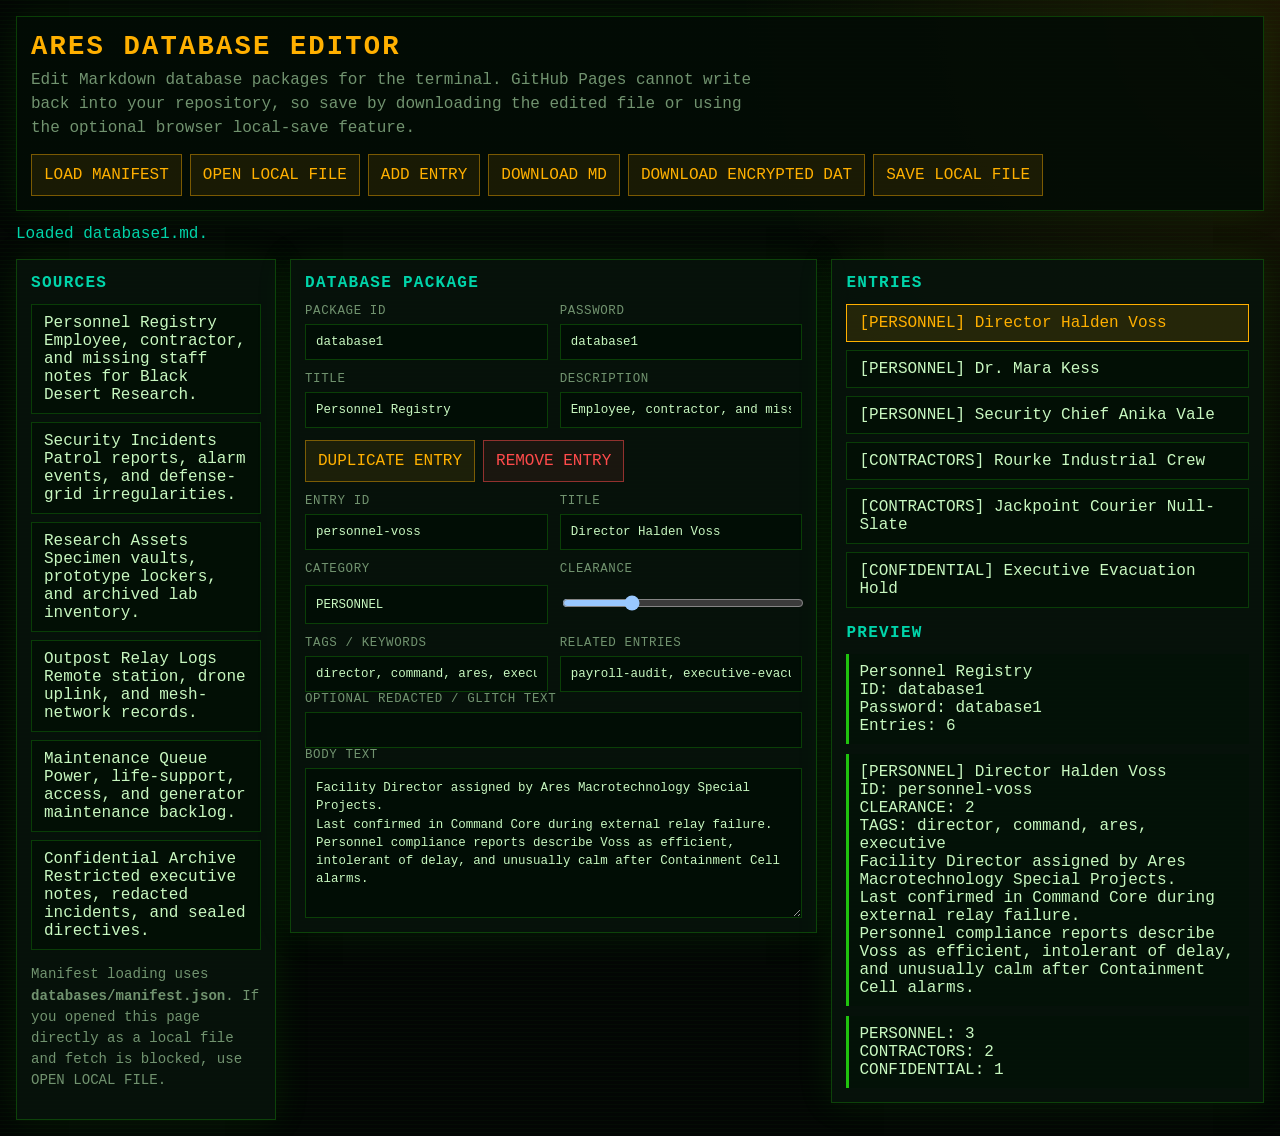
==== commit 8a215a75: "Add files via upload" ====
--- a/database-editor.html
+++ b/database-editor.html
@@ -2,1564 +2,885 @@
 <html lang="en">
 <head>
     <meta charset="UTF-8">
-    <meta name="viewport" content="width=device-width, initial-scale=1.0, maximum-scale=1.0, user-scalable=no">
-    <title>DATABASE FORGE // ENTRY EDITOR</title>
-    <link rel="preconnect" href="https://sources.debian.org" crossorigin>
+    <meta name="viewport" content="width=device-width, initial-scale=1.0">
+    <title>Ares Database Markdown Editor</title>
+    <link rel="icon" href="data:,">
     <style>
-        *{margin:0;padding:0;box-sizing:border-box}
-        @font-face{
-            font-family:"IBM DOS ISO8";
-            src:
-                local("IBM DOS ISO8"),
-                local("Px437 IBM DOS ISO8"),
-                local("Px437 IBM ISO8"),
-                local("Px437_IBM_ISO8"),
-                url("https://sources.debian.org/data/main/f/fonts-pc/1.0-2/Px437%20%28TrueType%20-%20DOS%20charset%29/Px437_IBM_ISO8.ttf") format("truetype");
-            font-weight:400;
-            font-style:normal;
-            font-display:swap;
-        }
-        :root{
-            --phosphor:#20c20e;--phosphor-dim:#0a3d08;--phosphor-glow:#39ff14;
-            --amber:#ffb000;--amber-dim:#4d3600;--red:#ff3333;--cyan:#00d4aa;
-            --magenta:#ff00ff;--bg:#050805;--panel-bg:rgba(5,15,5,0.95);
-            --input-bg:rgba(0,20,0,0.6);--sidebar-w:280px;
-            --ui-ease:cubic-bezier(0.16,1,0.3,1);
-            --terminal-font:"IBM DOS ISO8","Px437 IBM ISO8","Courier New",monospace;
-        }
-        html,body{height:100%;overflow:hidden;background:var(--bg)}
-        body{font-family:var(--terminal-font);font-synthesis:none;text-rendering:optimizeSpeed;color:var(--phosphor);font-size:16px}
-        button,input,select,textarea{font-family:var(--terminal-font)}
-
-        /* ═══ MATRIX RAIN CANVAS ═══ */
-        #matrixRain{position:fixed;inset:0;z-index:0;opacity:0;pointer-events:none;transition:opacity 0.4s var(--ui-ease);contain:strict}
-        #matrixRain.active{opacity:0.055}
-
-        /* ═══ CRT EFFECTS ═══ */
-        .crt-overlay{position:fixed;inset:0;pointer-events:none;z-index:9999}
-        .crt-overlay::before{content:"";position:absolute;inset:0;background:repeating-linear-gradient(0deg,transparent,transparent 1px,rgba(0,0,0,0.06) 1px,rgba(0,0,0,0.06) 2px)}
-        .crt-overlay::after{content:"";position:absolute;inset:0;background:radial-gradient(ellipse at center,transparent 0%,transparent 55%,rgba(0,0,0,0.18) 80%,rgba(0,0,0,0.45) 100%)}
-        @keyframes crtBand{0%{transform:translateY(-100%)}100%{transform:translateY(100vh)}}
-        .crt-band{position:fixed;top:0;left:0;right:0;height:120px;background:linear-gradient(180deg,transparent,rgba(32,194,14,0.025),transparent);animation:crtBand 8s linear infinite;pointer-events:none;z-index:9998}
-
-        /* ═══ BOOT SCREEN ═══ */
-        #bootScreen{position:fixed;inset:0;z-index:10000;background:#020502;display:flex;align-items:center;justify-content:center;flex-direction:column;transition:opacity 0.8s}
-        #bootScreen.done{opacity:0;pointer-events:none}
-        #bootText{font-family:var(--terminal-font);color:var(--phosphor);font-size:clamp(12px,2.5vw,18px);white-space:pre-wrap;max-width:90vw;line-height:1.5;text-shadow:0 0 8px var(--phosphor)}
-        #bootText::after{content:"";display:inline-block;width:10px;height:1.1em;background:var(--phosphor);animation:blink 0.6s step-end infinite;vertical-align:text-bottom;margin-left:2px}
-        @keyframes blink{0%,100%{opacity:1}50%{opacity:0}}
-
-        /* ═══ APP SHELL ═══ */
-        #app{height:100%;display:flex;flex-direction:column;position:relative;z-index:1;opacity:0;transition:opacity 0.5s}
-        #app.visible{opacity:1}
-
-        /* ═══ HEADER ═══ */
-        .header{
-            display:flex;align-items:center;
-            border-bottom:1px solid var(--phosphor-dim);
-            background:var(--panel-bg);
-            padding:0 12px;
-            height:48px;flex-shrink:0;
-            box-shadow:inset 0 0 40px rgba(32,194,14,0.04);
-            gap:10px;z-index:50;
-        }
-        .menu-btn{
-            width:40px;height:40px;display:flex;align-items:center;justify-content:center;
-            border:1px solid var(--phosphor-dim);background:transparent;color:var(--phosphor);
-            font-size:22px;cursor:pointer;flex-shrink:0;
-            transition:background-color 0.15s var(--ui-ease),border-color 0.15s var(--ui-ease),color 0.15s var(--ui-ease),text-shadow 0.15s var(--ui-ease),transform 0.12s var(--ui-ease);
-        }
-        .menu-btn:hover{border-color:var(--phosphor);background:rgba(32,194,14,0.1);text-shadow:0 0 6px var(--phosphor)}
-        .menu-btn:active{transform:scale(0.93)}
-        .header-title{
-            font-size:clamp(14px,3vw,22px);color:var(--phosphor-glow);
-            text-shadow:0 0 12px var(--phosphor),0 0 25px var(--phosphor-dim);
-            letter-spacing:2px;white-space:nowrap;overflow:hidden;text-overflow:ellipsis;
-            flex:1;min-width:0;
-        }
-        /* Glitch effect on title */
-        @keyframes glitch{0%,94%,100%{transform:translate(0)}95%{transform:translate(-2px,1px)}96%{transform:translate(2px,-1px)}97%{transform:translate(-1px,2px)}98%{transform:translate(1px,-2px)}99%{transform:translate(-2px,0)}}
-        .header-title{animation:glitch 8s infinite}
-        .header-stats{display:flex;gap:14px;font-size:13px;opacity:0.7;flex-shrink:0}
-        .stat-val{color:var(--amber)}
-
-        /* ═══ MAIN AREA ═══ */
-        .main-area{flex:1;display:flex;min-height:0;position:relative}
-
-        /* ═══ SIDEBAR DRAWER ═══ */
-        .sidebar-backdrop{
-            display:none;position:fixed;inset:0;background:rgba(0,0,0,0.6);z-index:90;
-            opacity:0;transition:opacity 0.25s;
-        }
-        .sidebar-backdrop.visible{display:block;opacity:1}
-
-        .sidebar{
-            position:fixed;top:0;left:0;bottom:0;width:var(--sidebar-w);
-            border-right:1px solid var(--phosphor-dim);
-            background:rgba(3,10,3,0.98);
-            display:flex;flex-direction:column;
-            z-index:100;
-            transform:translateX(-100%);
-            transition:transform 0.24s var(--ui-ease);
-            box-shadow:4px 0 30px rgba(0,0,0,0.5);
-        }
-        .sidebar.open{transform:translateX(0)}
-
-        .sidebar-header{
-            padding:12px 14px;
-            border-bottom:1px solid var(--phosphor-dim);
-            display:flex;align-items:center;justify-content:space-between;
-            background:rgba(0,20,0,0.4);flex-shrink:0;height:48px;
-        }
-        .sidebar-title{font-size:14px;color:var(--amber);letter-spacing:2px}
-        .sidebar-close{
-            width:36px;height:36px;display:flex;align-items:center;justify-content:center;
-            border:1px solid var(--phosphor-dim);background:transparent;color:var(--phosphor);
-            font-size:18px;cursor:pointer;
-        }
-        .sidebar-close:hover{border-color:var(--red);color:var(--red)}
-
-        .sidebar-actions{
-            padding:10px;display:flex;flex-wrap:wrap;gap:6px;
-            border-bottom:1px solid var(--phosphor-dim);flex-shrink:0;
-        }
-        .sidebar-actions .btn{flex:1;min-width:calc(50% - 4px);text-align:center;padding:10px 8px;font-size:14px}
-
-        .search-row{padding:8px 10px;border-bottom:1px solid var(--phosphor-dim);flex-shrink:0}
-        .search-input{
-            width:100%;background:var(--input-bg);border:1px solid var(--phosphor-dim);
-            color:var(--phosphor);font-size:15px;padding:8px 10px;outline:none;
-        }
-        .search-input:focus{border-color:var(--phosphor);box-shadow:0 0 8px rgba(32,194,14,0.12)}
-        .search-input::placeholder{color:var(--phosphor-dim)}
-
-        .filter-row{padding:8px 10px;border-bottom:1px solid var(--phosphor-dim);display:flex;gap:6px;flex-wrap:wrap;flex-shrink:0}
-        .filter-chip{
-            padding:4px 10px;border:1px solid var(--phosphor-dim);background:transparent;
-            color:var(--phosphor);font-size:13px;cursor:pointer;
-            transition:background-color 0.15s var(--ui-ease),border-color 0.15s var(--ui-ease),color 0.15s var(--ui-ease),text-shadow 0.15s var(--ui-ease);white-space:nowrap;
-        }
-        .filter-chip:hover{border-color:var(--phosphor);background:rgba(32,194,14,0.1)}
-        .filter-chip.active{background:rgba(32,194,14,0.2);border-color:var(--phosphor);color:var(--phosphor-glow);text-shadow:0 0 4px var(--phosphor)}
-
-        .entry-list{flex:1;overflow-y:auto;padding:4px 0}
-        .entry-list::-webkit-scrollbar{width:6px}
-        .entry-list::-webkit-scrollbar-track{background:rgba(0,0,0,0.3)}
-        .entry-list::-webkit-scrollbar-thumb{background:var(--phosphor-dim)}
-        .entry-item{
-            padding:12px 14px;cursor:pointer;border-left:3px solid transparent;
-            transition:background-color 0.12s var(--ui-ease),color 0.12s var(--ui-ease),text-shadow 0.12s var(--ui-ease),border-color 0.12s var(--ui-ease);display:flex;align-items:center;gap:8px;
-        }
-        .entry-item:hover{background:rgba(32,194,14,0.08)}
-        .entry-item.selected{background:rgba(32,194,14,0.15);border-left-color:var(--phosphor);color:var(--phosphor-glow);text-shadow:0 0 4px var(--phosphor)}
-        .entry-item .cat-badge{font-size:11px;padding:2px 6px;border:1px solid;white-space:nowrap;flex-shrink:0}
-        .entry-item .entry-title-text{overflow:hidden;text-overflow:ellipsis;white-space:nowrap;font-size:15px}
-        .cat-LOCATIONS{color:var(--cyan);border-color:var(--cyan)}
-        .cat-CORPORATIONS{color:var(--amber);border-color:var(--amber)}
-        .cat-PEOPLE{color:var(--phosphor-glow);border-color:var(--phosphor-glow)}
-        .cat-MAGIC{color:#c77dff;border-color:#c77dff}
-        .cat-TECH{color:#00b4d8;border-color:#00b4d8}
-        .cat-HISTORY{color:#e5989b;border-color:#e5989b}
-        .cat-FACTIONS{color:#f4a261;border-color:#f4a261}
-        .cat-CONFIDENTIAL{color:var(--magenta);border-color:var(--magenta)}
-        .cat-default{color:var(--phosphor);border-color:var(--phosphor)}
-
-        .sidebar-footer{
-            padding:8px 10px;border-top:1px solid var(--phosphor-dim);flex-shrink:0;
-            font-size:11px;color:var(--phosphor-dim);text-align:center;letter-spacing:1px;
-        }
-
-        /* ═══ EDITOR PANEL ═══ */
-        .editor-panel{
-            flex:1;display:flex;flex-direction:column;min-width:0;min-height:0;
-            background:var(--panel-bg);
-        }
-        .editor-toolbar{
-            padding:6px 12px;border-bottom:1px solid var(--phosphor-dim);
-            display:flex;align-items:center;justify-content:space-between;
-            background:rgba(0,20,0,0.3);flex-shrink:0;gap:8px;
-            min-height:40px;flex-wrap:wrap;
-        }
-        .toolbar-label{font-size:13px;color:var(--amber);letter-spacing:2px;overflow:hidden;text-overflow:ellipsis;white-space:nowrap;min-width:0;flex:1}
-        .toolbar-actions{display:flex;gap:6px;flex-shrink:0;flex-wrap:wrap}
-
-        .editor-body{
-            flex:1;display:flex;flex-direction:column;padding:10px;gap:10px;
-            overflow-y:auto;min-height:0;
-        }
-        .editor-body::-webkit-scrollbar{width:6px}
-        .editor-body::-webkit-scrollbar-track{background:rgba(0,0,0,0.3)}
-        .editor-body::-webkit-scrollbar-thumb{background:var(--phosphor-dim)}
-
-        .field-group{display:flex;flex-direction:column;gap:4px}
-        .field-row{display:flex;gap:10px}
-        .field-row .field-group{flex:1;min-width:0}
-        .field-label{font-size:12px;color:var(--cyan);letter-spacing:1px;text-shadow:0 0 4px rgba(0,212,170,0.3)}
-
-        .field-input,.field-select,.field-textarea{
-            background:var(--input-bg);border:1px solid var(--phosphor-dim);
-            color:var(--phosphor);font-size:16px;
-            padding:8px 10px;outline:none;
-            transition:border-color 0.2s,box-shadow 0.2s;width:100%;
-        }
-        .field-input:focus,.field-select:focus,.field-textarea:focus{
-            border-color:var(--phosphor);box-shadow:0 0 12px rgba(32,194,14,0.15),inset 0 0 12px rgba(32,194,14,0.05);
-        }
-        .field-select{
-            cursor:pointer;-webkit-appearance:none;appearance:none;
-            background-image:url("data:image/svg+xml,%3Csvg xmlns='http://www.w3.org/2000/svg' width='12' height='12' viewBox='0 0 12 12'%3E%3Cpath d='M2 4l4 4 4-4' stroke='%2320c20e' fill='none' stroke-width='1.5'/%3E%3C/svg%3E");
-            background-repeat:no-repeat;background-position:right 10px center;padding-right:30px;
-        }
-        .field-select option{background:#0a150a;color:var(--phosphor)}
-        .field-textarea{flex:1;resize:none;line-height:1.4;min-height:100px}
-
-        /* ═══ BUTTONS ═══ */
-        .btn{
-            padding:6px 14px;border:1px solid var(--phosphor-dim);background:rgba(0,30,0,0.6);
-            color:var(--phosphor);font-size:14px;
-            cursor:pointer;transition:background-color 0.15s var(--ui-ease),border-color 0.15s var(--ui-ease),box-shadow 0.15s var(--ui-ease),text-shadow 0.15s var(--ui-ease),color 0.15s var(--ui-ease),transform 0.1s var(--ui-ease);white-space:nowrap;letter-spacing:1px;
-        }
-        .btn:hover{background:rgba(32,194,14,0.15);border-color:var(--phosphor);box-shadow:0 0 10px rgba(32,194,14,0.15);text-shadow:0 0 4px var(--phosphor)}
-        .btn:active{transform:scale(0.95)}
-        .btn.primary{border-color:var(--cyan);color:var(--cyan);text-shadow:0 0 4px rgba(0,212,170,0.3)}
-        .btn.primary:hover{background:rgba(0,212,170,0.15);box-shadow:0 0 12px rgba(0,212,170,0.2)}
-        .btn.danger{border-color:var(--red);color:var(--red)}
-        .btn.danger:hover{background:rgba(255,51,51,0.15);box-shadow:0 0 10px rgba(255,51,51,0.2)}
-        .btn.amber{border-color:var(--amber);color:var(--amber)}
-        .btn.amber:hover{background:rgba(255,176,0,0.15);box-shadow:0 0 10px rgba(255,176,0,0.2)}
-        .btn.magenta{border-color:var(--magenta);color:var(--magenta)}
-        .btn.magenta:hover{background:rgba(255,0,255,0.12);box-shadow:0 0 10px rgba(255,0,255,0.2)}
-        .btn.small{padding:4px 10px;font-size:13px}
-
-        .empty-state{flex:1;display:flex;flex-direction:column;align-items:center;justify-content:center;text-align:center;opacity:0.4;gap:12px;padding:20px}
-        .empty-state .ascii-art{font-size:clamp(7px,1.3vw,12px);line-height:1.15;white-space:pre;color:var(--phosphor-dim)}
-        .empty-state p{font-size:15px}
-
-        .content-toolbar{display:flex;align-items:center;gap:6px;flex-wrap:wrap}
-        .content-toolbar .field-label{margin-right:auto}
-        .content-meta{display:flex;justify-content:space-between;font-size:11px;color:var(--phosphor-dim);padding-top:2px}
-        .custom-cat-row{display:none;margin-top:4px}
-        .custom-cat-row.visible{display:flex;gap:6px}
-
-        @keyframes pulse{0%,100%{opacity:1}50%{opacity:0.4}}
-        .unsaved-dot{display:inline-block;width:8px;height:8px;border-radius:50%;background:var(--amber);box-shadow:0 0 6px var(--amber);animation:pulse 1.5s ease-in-out infinite;margin-left:6px}
-
-        /* ═══ TOAST ═══ */
-        .toast-container{position:fixed;bottom:16px;right:16px;z-index:5000;display:flex;flex-direction:column;gap:8px;max-width:90vw}
-        .toast{padding:10px 16px;border:1px solid var(--phosphor);background:rgba(5,20,5,0.95);color:var(--phosphor-glow);font-size:14px;box-shadow:0 0 20px rgba(32,194,14,0.2);animation:toastIn 0.3s ease-out}
-        .toast.error{border-color:var(--red);color:var(--red);box-shadow:0 0 20px rgba(255,51,51,0.2)}
-        .toast.amber{border-color:var(--amber);color:var(--amber);box-shadow:0 0 20px rgba(255,176,0,0.2)}
-        @keyframes toastIn{from{opacity:0;transform:translateY(20px)}to{opacity:1;transform:translateY(0)}}
-
-        /* ═══ DIALOGS ═══ */
-        .dialog-overlay{display:none;position:fixed;inset:0;background:rgba(0,0,0,0.85);z-index:6000;justify-content:center;align-items:center;padding:16px}
-        .dialog-overlay.active{display:flex}
-        .dialog-box{border:2px solid var(--amber);background:rgba(5,15,5,0.98);padding:24px;max-width:420px;width:100%;text-align:center;box-shadow:0 0 60px rgba(255,176,0,0.15)}
-        .dialog-box h2{color:var(--amber);font-size:20px;margin-bottom:14px;letter-spacing:2px}
-        .dialog-box p{color:#888;margin-bottom:18px;font-size:15px}
-        .dialog-actions{display:flex;gap:12px;justify-content:center}
-        .import-zone{border:2px dashed var(--phosphor-dim);padding:30px;text-align:center;cursor:pointer;transition:background-color 0.2s var(--ui-ease),border-color 0.2s var(--ui-ease);margin-bottom:16px}
-        .import-zone:hover,.import-zone.dragover{border-color:var(--phosphor);background:rgba(32,194,14,0.05)}
-
-        /* ═══ ASCII PICKER ═══ */
-        .ascii-picker-overlay{display:none;position:fixed;inset:0;background:rgba(0,0,0,0.88);z-index:7000;justify-content:center;align-items:center;padding:10px}
-        .ascii-picker-overlay.active{display:flex}
-        .ascii-picker{width:min(96vw,920px);max-height:90vh;border:2px solid var(--cyan);background:rgba(3,10,3,0.98);display:flex;flex-direction:column;box-shadow:0 0 80px rgba(0,212,170,0.15)}
-        .ascii-picker-header{padding:10px 14px;border-bottom:1px solid var(--phosphor-dim);display:flex;align-items:center;justify-content:space-between;background:rgba(0,30,20,0.4);flex-shrink:0}
-        .ascii-picker-header h2{color:var(--cyan);font-size:clamp(14px,2.5vw,20px);letter-spacing:3px;text-shadow:0 0 10px rgba(0,212,170,0.4)}
-        .ascii-picker-body{display:flex;flex:1;min-height:0}
-        .ascii-tabs{width:160px;border-right:1px solid var(--phosphor-dim);overflow-y:auto;flex-shrink:0;background:rgba(0,10,5,0.5)}
-        .ascii-tabs::-webkit-scrollbar{width:4px}.ascii-tabs::-webkit-scrollbar-thumb{background:var(--phosphor-dim)}
-        .ascii-tab{padding:10px 12px;cursor:pointer;border-left:3px solid transparent;transition:background-color 0.12s var(--ui-ease),border-color 0.12s var(--ui-ease),color 0.12s var(--ui-ease),text-shadow 0.12s var(--ui-ease);font-size:14px;display:flex;align-items:center;gap:8px}
-        .ascii-tab:hover{background:rgba(0,212,170,0.08)}
-        .ascii-tab.active{background:rgba(0,212,170,0.12);border-left-color:var(--cyan);color:var(--cyan);text-shadow:0 0 5px rgba(0,212,170,0.4)}
-        .ascii-tab .tab-icon{font-size:1.1em;width:20px;text-align:center;flex-shrink:0}
-        .ascii-tab .tab-count{margin-left:auto;font-size:0.75em;opacity:0.4}
-        .ascii-grid-area{flex:1;overflow-y:auto;padding:10px;display:flex;flex-direction:column;gap:10px;min-width:0}
-        .ascii-grid-area::-webkit-scrollbar{width:6px}.ascii-grid-area::-webkit-scrollbar-track{background:rgba(0,0,0,0.3)}.ascii-grid-area::-webkit-scrollbar-thumb{background:var(--phosphor-dim)}
-        .ascii-card{border:1px solid var(--phosphor-dim);background:rgba(0,15,5,0.6);cursor:pointer;transition:background-color 0.15s var(--ui-ease),border-color 0.15s var(--ui-ease),box-shadow 0.15s var(--ui-ease)}
-        .ascii-card:hover{border-color:var(--cyan);background:rgba(0,212,170,0.06);box-shadow:0 0 15px rgba(0,212,170,0.1)}
-        .ascii-card-header{padding:6px 12px;border-bottom:1px solid var(--phosphor-dim);display:flex;align-items:center;justify-content:space-between;background:rgba(0,20,10,0.3)}
-        .ascii-card-name{color:var(--amber);font-size:13px;letter-spacing:1px}
-        .ascii-card-insert{color:var(--cyan);font-size:12px;opacity:0;transition:opacity 0.15s}
-        .ascii-card:hover .ascii-card-insert{opacity:1}
-        .ascii-card-preview{padding:8px 12px;font-family:var(--terminal-font);font-size:clamp(8px,1.1vw,13px);line-height:1.15;white-space:pre;overflow-x:auto;color:var(--phosphor);max-height:180px;overflow-y:auto}
-        .ascii-card-preview::-webkit-scrollbar{height:4px;width:4px}.ascii-card-preview::-webkit-scrollbar-thumb{background:var(--phosphor-dim)}
-        .ascii-search-row{padding:8px 10px;border-bottom:1px solid var(--phosphor-dim);flex-shrink:0}
-        .ascii-search-input{width:100%;background:var(--input-bg);border:1px solid var(--phosphor-dim);color:var(--phosphor);font-size:15px;padding:6px 10px;outline:none}
-        .ascii-search-input:focus{border-color:var(--cyan);box-shadow:0 0 8px rgba(0,212,170,0.12)}
-        .ascii-search-input::placeholder{color:var(--phosphor-dim)}
-
-        /* ═══ DESKTOP: pinned sidebar ═══ */
-        @media(min-width:1025px){
-            .sidebar{
-                position:relative;top:auto;left:auto;bottom:auto;
-                transform:none;transition:width 0.3s,min-width 0.3s,opacity 0.3s;
-                width:var(--sidebar-w);min-width:var(--sidebar-w);box-shadow:none;
-                border-right:1px solid var(--phosphor-dim);
-            }
-            .sidebar.collapsed{width:0;min-width:0;overflow:hidden;border-right:none;opacity:0;padding:0}
-            .sidebar-backdrop{display:none!important}
-            .sidebar-close{display:none}
-        }
-
-        /* ═══ TABLET ═══ */
-        @media(min-width:601px) and (max-width:1024px){
-            :root{--sidebar-w:300px}
-            .header-stats .stat-cats{display:none}
-        }
-
-        /* ═══ PHONE ═══ */
-        @media(max-width:600px){
-            :root{--sidebar-w:100vw}
-            body{font-size:15px}
-            .sidebar{width:100vw;max-width:100vw}
-            .header-stats{display:none}
-            .field-row{flex-direction:column}
-            .editor-body{padding:8px}
-            .editor-toolbar{padding:6px 8px}
-            .toolbar-actions .btn{padding:5px 8px;font-size:12px}
-            .ascii-tabs{width:48px}
-            .ascii-tab span:not(.tab-icon){display:none}
-            .ascii-tab .tab-icon{margin:0 auto}
-            .ascii-picker{max-height:95vh}
-        }
-
-        /* ═══ AMBIENT DATA STREAM ═══ */
-        @keyframes dataStream{
-            0%{background-position:0% 0%}
-            100%{background-position:0% 100%}
-        }
-        .editor-panel::before{
-            content:"";position:absolute;top:0;right:0;width:1px;height:100%;
-            background:repeating-linear-gradient(180deg,transparent 0px,transparent 8px,var(--phosphor-dim) 8px,var(--phosphor-dim) 10px);
-            opacity:0.3;animation:dataStream 20s linear infinite;background-size:100% 200%;
-            pointer-events:none;z-index:0;
-        }
-        .editor-panel{position:relative}
-
-        @media(prefers-reduced-motion:reduce){
-            *,*::before,*::after{
-                animation-duration:0.01ms!important;
-                animation-iteration-count:1!important;
-                transition-duration:0.01ms!important;
-                scroll-behavior:auto!important;
-            }
-            #matrixRain,.crt-band,.editor-panel::before{display:none!important}
+        :root {
+            color-scheme: dark;
+            --bg: #030604;
+            --panel: #07130b;
+            --panel-2: #0b1b10;
+            --line: rgba(32, 194, 14, 0.28);
+            --amber-line: rgba(255, 176, 0, 0.42);
+            --text: #c8f8c0;
+            --muted: #71936f;
+            --green: #20c20e;
+            --cyan: #00d4aa;
+            --amber: #ffb000;
+            --red: #ff4b4b;
+            --radius: 8px;
+            --shadow: 0 0 34px rgba(32, 194, 14, 0.11);
+            --font: "IBM Plex Mono", "Consolas", "Courier New", monospace;
+        }
+
+        * { box-sizing: border-box; }
+
+        html, body {
+            margin: 0;
+            min-height: 100%;
+            background:
+                linear-gradient(rgba(32, 194, 14, 0.03) 1px, transparent 1px),
+                radial-gradient(circle at top right, rgba(255, 176, 0, 0.1), transparent 34rem),
+                var(--bg);
+            background-size: 100% 4px, auto, auto;
+            color: var(--text);
+            font-family: var(--font);
+        }
+
+        body {
+            min-height: 100svh;
+            padding: 16px;
+        }
+
+        button,
+        input,
+        textarea,
+        select {
+            font: inherit;
+        }
+
+        button {
+            min-height: 42px;
+            border: 1px solid var(--amber-line);
+            background: rgba(255, 176, 0, 0.09);
+            color: var(--amber);
+            padding: 9px 12px;
+            cursor: pointer;
+        }
+
+        button:hover { border-color: var(--amber); }
+        button:focus-visible,
+        input:focus-visible,
+        textarea:focus-visible,
+        select:focus-visible {
+            outline: 2px solid var(--amber);
+            outline-offset: 3px;
+        }
+
+        input,
+        textarea,
+        select {
+            width: 100%;
+            border: 1px solid var(--line);
+            background: rgba(0, 12, 4, 0.84);
+            color: var(--text);
+            padding: 10px;
+        }
+
+        textarea {
+            min-height: 150px;
+            resize: vertical;
+            line-height: 1.45;
+        }
+
+        label {
+            display: grid;
+            gap: 6px;
+            color: var(--muted);
+            font-size: 0.78rem;
+            letter-spacing: 0.05em;
+            text-transform: uppercase;
+        }
+
+        .app {
+            width: min(1460px, 100%);
+            margin-inline: auto;
+        }
+
+        header {
+            display: flex;
+            flex-wrap: wrap;
+            gap: 14px;
+            align-items: end;
+            justify-content: space-between;
+            margin-bottom: 14px;
+            border: 1px solid var(--line);
+            background: rgba(3, 12, 5, 0.88);
+            box-shadow: var(--shadow);
+            padding: 14px;
+        }
+
+        h1 {
+            margin: 0 0 6px;
+            color: var(--amber);
+            font-size: clamp(1.15rem, 2.4vw, 1.7rem);
+            letter-spacing: 0.08em;
+        }
+
+        .subtitle {
+            margin: 0;
+            color: var(--muted);
+            max-width: 76ch;
+            line-height: 1.5;
+        }
+
+        .toolbar {
+            display: flex;
+            flex-wrap: wrap;
+            gap: 8px;
+        }
+
+        .status {
+            min-height: 1.4em;
+            margin: 0 0 12px;
+            color: var(--cyan);
+        }
+
+        .layout {
+            display: grid;
+            grid-template-columns: 260px minmax(0, 1fr) minmax(320px, 0.82fr);
+            gap: 14px;
+            align-items: start;
+        }
+
+        .panel {
+            border: 1px solid var(--line);
+            background: rgba(7, 19, 11, 0.92);
+            box-shadow: var(--shadow);
+            padding: 14px;
+        }
+
+        .panel h2 {
+            margin: 0 0 12px;
+            color: var(--cyan);
+            font-size: 1rem;
+            letter-spacing: 0.08em;
+        }
+
+        .source-list,
+        .entry-list {
+            display: grid;
+            gap: 8px;
+        }
+
+        .source-btn,
+        .entry-btn {
+            width: 100%;
+            min-height: 0;
+            text-align: left;
+            color: var(--text);
+            border-color: rgba(32, 194, 14, 0.26);
+            background: rgba(0, 14, 4, 0.66);
+        }
+
+        .entry-btn.active {
+            color: var(--amber);
+            border-color: var(--amber);
+            background: rgba(255, 176, 0, 0.12);
+        }
+
+        .field-grid {
+            display: grid;
+            grid-template-columns: repeat(2, minmax(0, 1fr));
+            gap: 12px;
+        }
+
+        .entry-actions {
+            display: flex;
+            flex-wrap: wrap;
+            gap: 8px;
+            margin: 12px 0;
+        }
+
+        .danger {
+            border-color: rgba(255, 75, 75, 0.52);
+            color: var(--red);
+            background: rgba(255, 75, 75, 0.08);
+        }
+
+        .preview {
+            display: grid;
+            gap: 10px;
+        }
+
+        .preview-card {
+            border-left: 3px solid var(--green);
+            background: rgba(0, 18, 6, 0.56);
+            padding: 9px 10px;
+            white-space: pre-wrap;
+        }
+
+        .preview-card.restricted { border-color: var(--red); }
+
+        .note {
+            color: var(--muted);
+            line-height: 1.5;
+            font-size: 0.88rem;
+        }
+
+        .hidden { display: none; }
+
+        @media (max-width: 1120px) {
+            .layout {
+                grid-template-columns: 1fr 1fr;
+            }
+            .sources {
+                grid-column: 1 / -1;
+            }
+        }
+
+        @media (max-width: 760px) {
+            body { padding: 10px; }
+            .layout,
+            .field-grid {
+                grid-template-columns: 1fr;
+            }
         }
     </style>
 </head>
 <body>
-
-<canvas id="matrixRain"></canvas>
-<div class="crt-overlay"></div>
-<div class="crt-band"></div>
-
-<!-- BOOT SCREEN -->
-<div id="bootScreen"><div id="bootText"></div></div>
-
-<!-- APP -->
-<div id="app">
-    <div class="header">
-        <button class="menu-btn" id="menuBtn" onclick="toggleSidebar()" title="Toggle Menu">☰</button>
-        <div class="header-title">◈ DATABASE FORGE <span style="font-size:0.6em;opacity:0.5">v2.2</span></div>
-        <div class="header-stats">
-            <span>ENTRIES: <span class="stat-val" id="statEntries">0</span></span>
-            <span class="stat-cats">CATS: <span class="stat-val" id="statCats">0</span></span>
-            <span id="unsavedIndicator" style="display:none">⬤ <span class="unsaved-dot"></span></span>
+    <main class="app">
+        <header>
+            <div>
+                <h1>ARES DATABASE EDITOR</h1>
+                <p class="subtitle">Edit Markdown database packages for the terminal. GitHub Pages cannot write back into your repository, so save by downloading the edited file or using the optional browser local-save feature.</p>
+            </div>
+            <div class="toolbar" aria-label="Editor actions">
+                <button id="loadManifestBtn" type="button">LOAD MANIFEST</button>
+                <button id="openFileBtn" type="button">OPEN LOCAL FILE</button>
+                <button id="addEntryBtn" type="button">ADD ENTRY</button>
+                <button id="downloadMdBtn" type="button">DOWNLOAD MD</button>
+                <button id="downloadDatBtn" type="button">DOWNLOAD ENCRYPTED DAT</button>
+                <button id="saveLocalBtn" type="button" class="hidden">SAVE LOCAL FILE</button>
+            </div>
+        </header>
+
+        <p id="status" class="status" role="status" aria-live="polite"></p>
+        <input id="fileInput" class="hidden" type="file" accept=".md,.txt,.dat,.db,.bin">
+
+        <div class="layout">
+            <section class="panel sources" aria-label="Database source list">
+                <h2>SOURCES</h2>
+                <div id="sourceList" class="source-list"></div>
+                <p class="note">Manifest loading uses <strong>databases/manifest.json</strong>. If you opened this page directly as a local file and fetch is blocked, use OPEN LOCAL FILE.</p>
+            </section>
+
+            <section class="panel" aria-label="Database entry editor">
+                <h2>DATABASE PACKAGE</h2>
+                <div class="field-grid">
+                    <label>Package id
+                        <input id="metaId" type="text">
+                    </label>
+                    <label>Password
+                        <input id="metaPassword" type="text">
+                    </label>
+                    <label>Title
+                        <input id="metaTitle" type="text">
+                    </label>
+                    <label>Description
+                        <input id="metaDescription" type="text">
+                    </label>
+                </div>
+
+                <div class="entry-actions">
+                    <button id="duplicateEntryBtn" type="button">DUPLICATE ENTRY</button>
+                    <button id="removeEntryBtn" type="button" class="danger">REMOVE ENTRY</button>
+                </div>
+
+                <div class="field-grid">
+                    <label>Entry id
+                        <input id="entryId" type="text">
+                    </label>
+                    <label>Title
+                        <input id="entryTitle" type="text">
+                    </label>
+                    <label>Category
+                        <input id="entryCategory" type="text" list="categoryList">
+                    </label>
+                    <label>Clearance
+                        <input id="entryClearance" type="range" min="1" max="5">
+                    </label>
+                    <label>Tags / keywords
+                        <input id="entryTags" type="text">
+                    </label>
+                    <label>Related entries
+                        <input id="entryRelated" type="text">
+                    </label>
+                </div>
+
+                <label>Optional redacted / glitch text
+                    <input id="entryRedacted" type="text">
+                </label>
+                <label>Body text
+                    <textarea id="entryBody"></textarea>
+                </label>
+                <datalist id="categoryList"></datalist>
+            </section>
+
+            <section class="panel" aria-label="Entry list and preview">
+                <h2>ENTRIES</h2>
+                <div id="entryList" class="entry-list"></div>
+                <h2 style="margin-top:16px">PREVIEW</h2>
+                <div id="preview" class="preview"></div>
+            </section>
         </div>
-    </div>
-
-    <div class="main-area">
-        <div class="sidebar-backdrop" id="sidebarBackdrop" onclick="closeSidebar()"></div>
-
-        <div class="sidebar" id="sidebar">
-            <div class="sidebar-header">
-                <span class="sidebar-title">◈ ENTRY INDEX</span>
-                <button class="sidebar-close" onclick="closeSidebar()">✕</button>
-            </div>
-            <div class="sidebar-actions">
-                <button class="btn primary" onclick="newEntry()">+ NEW</button>
-                <button class="btn amber" onclick="showImportDialog()">⬆ IMPORT</button>
-                <button class="btn" onclick="exportTxt()">⬇ TXT</button>
-                <button class="btn primary" onclick="exportDat()">⬇ DAT</button>
-            </div>
-            <div class="search-row">
-                <input class="search-input" id="searchInput" type="text" placeholder="▸ SEARCH..." oninput="scheduleEntryListRender()" aria-label="Search entries">
-            </div>
-            <div class="filter-row" id="filterRow"></div>
-            <div class="entry-list" id="entryList"></div>
-            <div class="sidebar-footer">DATABASE FORGE // SYS v2.2</div>
-        </div>
-
-        <div class="editor-panel">
-            <div class="editor-toolbar">
-                <span class="toolbar-label" id="editorLabel">NO ENTRY SELECTED</span>
-                <div class="toolbar-actions" id="toolbarActions" style="display:none">
-                    <button class="btn primary" onclick="saveCurrentEntry()">✓ SAVE</button>
-                    <button class="btn" onclick="duplicateEntry()">⊕ CLONE</button>
-                    <button class="btn danger" onclick="confirmDeleteEntry()">✕ DEL</button>
-                </div>
-            </div>
-            <div class="editor-body" id="editorBody">
-                <div class="empty-state" id="emptyState">
-                    <div class="ascii-art">
-  ╔════════════════════════════╗
-  ║  ▄▀▀▀▄  DATABASE  ▄▀▀▀▄  ║
-  ║  █   █   FORGE    █   █  ║
-  ║  ▀▄▄▄▀  EDITOR    ▀▄▄▄▀  ║
-  ╠════════════════════════════╣
-  ║  ☰ Menu for entries/IO    ║
-  ║  ◈ ASCII art in editor    ║
-  ╚════════════════════════════╝</div>
-                    <p>Open the menu or create a new entry</p>
-                </div>
-                <div id="editorFields" style="display:none;flex:1;flex-direction:column;gap:10px">
-                    <div class="field-row">
-                        <div class="field-group" style="flex:0 0 auto;min-width:120px">
-                            <label class="field-label" for="fieldCategory">CATEGORY</label>
-                            <select class="field-select" id="fieldCategory" onchange="onCategoryChange()">
-                                <option value="LOCATIONS">LOCATIONS</option>
-                                <option value="CORPORATIONS">CORPORATIONS</option>
-                                <option value="PEOPLE">PEOPLE</option>
-                                <option value="MAGIC">MAGIC</option>
-                                <option value="TECH">TECH</option>
-                                <option value="HISTORY">HISTORY</option>
-                                <option value="FACTIONS">FACTIONS</option>
-                                <option value="CONFIDENTIAL">CONFIDENTIAL</option>
-                                <option value="__custom__">+ CUSTOM...</option>
-                            </select>
-                            <div class="custom-cat-row" id="customCatRow">
-                                <input class="field-input" id="customCatInput" placeholder="NAME..." style="text-transform:uppercase" aria-label="Custom category name">
-                            </div>
-                        </div>
-                        <div class="field-group">
-                            <label class="field-label" for="fieldTitle">TITLE</label>
-                            <input class="field-input" id="fieldTitle" type="text" placeholder="Entry title..." autocomplete="off">
-                        </div>
-                    </div>
-                    <div class="field-group" style="flex:1;display:flex;flex-direction:column">
-                        <div class="content-toolbar">
-                            <label class="field-label" for="fieldContent">CONTENT</label>
-                            <button class="btn small amber" onclick="insertImage()">⬒ IMAGE</button>
-                            <button class="btn small magenta" onclick="openAsciiPicker()">◈ ASCII ART</button>
-                        </div>
-                        <textarea class="field-textarea" id="fieldContent" placeholder="Write entry content here..." style="flex:1"></textarea>
-                        <div class="content-meta">
-                            <span id="charCount">0 chars</span>
-                            <span id="wordCount">0 words</span>
-                        </div>
-                    </div>
-                </div>
-            </div>
-        </div>
-    </div>
-</div>
-
-<!-- Dialogs -->
-<div class="dialog-overlay" id="deleteDialog">
-    <div class="dialog-box">
-        <h2>⚠ CONFIRM DELETION</h2>
-        <p id="deleteMsg">Permanently remove this entry?</p>
-        <div class="dialog-actions">
-            <button class="btn danger" onclick="doDeleteEntry()">DELETE</button>
-            <button class="btn" onclick="closeDialog('deleteDialog')">CANCEL</button>
-        </div>
-    </div>
-</div>
-
-<div class="dialog-overlay" id="importDialog">
-    <div class="dialog-box" style="max-width:460px">
-        <h2>⬆ IMPORT DATABASE</h2>
-        <p>Load .txt (raw) or .dat (encrypted)</p>
-        <div class="import-zone" id="importZone" onclick="document.getElementById('importFileInput').click()">
-            <p style="color:var(--phosphor);font-size:1.2em">DROP FILE HERE</p>
-            <p style="color:var(--phosphor-dim);font-size:0.8em;margin-top:6px">or tap to browse</p>
-        </div>
-        <input type="file" id="importFileInput" accept=".txt,.dat,.db,.bin" style="display:none" onchange="handleImportFile(event)">
-        <div class="dialog-actions"><button class="btn" onclick="closeDialog('importDialog')">CANCEL</button></div>
-    </div>
-</div>
-
-<!-- ASCII Picker -->
-<div class="ascii-picker-overlay" id="asciiPickerOverlay">
-    <div class="ascii-picker">
-        <div class="ascii-picker-header">
-            <h2>◈ ASCII ART</h2>
-            <button class="btn small" onclick="closeAsciiPicker()">✕ CLOSE</button>
-        </div>
-        <div class="ascii-search-row">
-            <input class="ascii-search-input" id="asciiSearch" type="text" placeholder="▸ SEARCH ART..." oninput="scheduleAsciiGridRender()" aria-label="Search ASCII art">
-        </div>
-        <div class="ascii-picker-body">
-            <div class="ascii-tabs" id="asciiTabs"></div>
-            <div class="ascii-grid-area" id="asciiGrid"></div>
-        </div>
-    </div>
-</div>
-
-<!-- Image Dialog -->
-<div class="dialog-overlay" id="imageDialog">
-    <div class="dialog-box" style="max-width:500px">
-        <h2>⬒ INSERT IMAGE</h2>
-        <p>Select an image to embed (JPG, PNG, GIF, WebP)</p>
-        <div class="import-zone" id="imageDropZone" onclick="document.getElementById('imageFileInput').click()">
-            <p style="color:var(--phosphor);font-size:1.2em">DROP IMAGE HERE</p>
-            <p style="color:var(--phosphor-dim);font-size:0.8em;margin-top:6px">or tap to browse</p>
-        </div>
-        <input type="file" id="imageFileInput" accept="image/*" style="display:none" onchange="handleImageFile(event)">
-        <div id="imagePreviewContainer" style="display:none;margin-bottom:16px">
-            <div style="color:var(--cyan);font-size:12px;margin-bottom:6px">PREVIEW:</div>
-            <div style="border:1px solid var(--phosphor-dim);padding:8px;background:rgba(0,0,0,0.4);max-height:200px;overflow:auto">
-                <img id="imagePreview" style="max-width:100%;filter:sepia(20%) hue-rotate(70deg) brightness(0.9);image-rendering:auto">
-            </div>
-            <div style="margin-top:8px;display:flex;justify-content:space-between;font-size:12px">
-                <span id="imageSizeInfo" style="color:var(--phosphor-dim)"></span>
-                <span id="imageB64Size" style="color:var(--amber)"></span>
-            </div>
-        </div>
-        <div class="dialog-actions">
-            <button class="btn primary" id="insertImageBtn" onclick="doInsertImage()" style="display:none">INSERT</button>
-            <button class="btn" onclick="closeImageDialog()">CANCEL</button>
-        </div>
-    </div>
-</div>
-
-<script>
-const prefersReducedMotion = window.matchMedia('(prefers-reduced-motion: reduce)').matches;
-
-// ═══════════════════════════════════
-// MATRIX RAIN
-// ═══════════════════════════════════
-const MatrixRain=(()=>{
-    const c=document.getElementById('matrixRain'),ctx=c.getContext('2d');
-    const chars='アイウエオカキクケコサシスセソタチツテトナニヌネノハヒフヘホマミムメモヤユヨラリルレロワヲン0123456789ABCDEF';
-    let w=0,h=0,cols=0,drops=[],running=false,frame=null,last=0;
-    const frameMs=42;
-
-    function resize(){
-        const ratio=Math.min(window.devicePixelRatio||1,1.25);
-        w=window.innerWidth;
-        h=window.innerHeight;
-        c.width=Math.max(1,Math.round(w*ratio));
-        c.height=Math.max(1,Math.round(h*ratio));
-        ctx.setTransform(ratio,0,0,ratio,0,0);
-        cols=Math.max(1,Math.floor(w/16));
-        drops=Array(cols).fill(1);
-    }
-
-    function draw(now=0){
-        if(!running)return;
-        if(document.hidden){frame=requestAnimationFrame(draw);return}
-        if(!last||now-last>=frameMs){
-            last=now;
-            ctx.fillStyle='rgba(5,8,5,0.16)';
-            ctx.fillRect(0,0,w,h);
-            ctx.fillStyle='#0f3';
-            ctx.font='12px monospace';
-            for(let i=0;i<cols;i++){
-                const ch=chars[(Math.random()*chars.length)|0];
-                ctx.globalAlpha=Math.random()*0.35+0.08;
-                ctx.fillText(ch,i*16,drops[i]*16);
-                if(drops[i]*16>h&&Math.random()>0.975)drops[i]=0;
-                drops[i]++;
-            }
-            ctx.globalAlpha=1;
-        }
-        frame=requestAnimationFrame(draw);
-    }
-
-    function start(){
-        if(running||prefersReducedMotion)return;
-        running=true;
-        c.classList.add('active');
-        resize();
-        frame=requestAnimationFrame(draw);
-    }
-
-    function stop(){
-        running=false;
-        c.classList.remove('active');
-        if(frame)cancelAnimationFrame(frame);
-        frame=null;
-    }
-
-    window.addEventListener('resize',()=>{if(running)resize()});
-    document.addEventListener('visibilitychange',()=>{if(document.hidden){last=0}});
-    return{start,stop};
-})();
-
-// ═══════════════════════════════════
-// BOOT SEQUENCE
-// ═══════════════════════════════════
-(function(){
-    const lines=[
-        'BIOS CHECK .............. OK',
-        'MEM TEST: 2048TB NVRAM .. OK',
-        'NEURAL LINK INTERFACE ... STANDBY',
-        'MATRIX CONN: GRID ....... ACTIVE',
-        'ENCRYPTION MODULE ....... LOADED',
-        'XOR KEY HASH ............ ████████',
-        '',
-        '╔═══════════════════════════════╗',
-        '║    D A T A B A S E  F O R G E ║',
-        '║         ENTRY EDITOR v2.2     ║',
-        '╚═══════════════════════════════╝',
-        '',
-        'SYSTEM READY. INITIALIZING UI...',
-    ];
-    const el=document.getElementById('bootText');
-    let li=0,ci=0,buf='';
-    function type(){
-        if(li>=lines.length){finish();return}
-        if(ci<lines[li].length){
-            buf+=lines[li][ci];ci++;
-            el.textContent=buf;
-            setTimeout(type,lines[li][ci-1]==='.'?30:Math.random()*20+10);
-        }else{
-            buf+='\n';li++;ci=0;
-            setTimeout(type,li>=lines.length?400:80);
-        }
-    }
-    function finish(){
-        setTimeout(()=>{
-            document.getElementById('bootScreen').classList.add('done');
-            document.getElementById('app').classList.add('visible');
-            MatrixRain.start();
-            SFX.init();SFX.load();
-            // Auto-open sidebar on desktop
-            if(window.innerWidth>=1025)openSidebar();
-        },600);
-    }
-    setTimeout(type,300);
-})();
-
-// ═══════════════════════════════════
-// AUDIO
-// ═══════════════════════════════════
-const SFX={
-    ctx:null,
-    enabled:true,
-    last:{},
-    master:1.15,
-    init(){
-        if(this.ctx)return;
-        try{this.ctx=new(window.AudioContext||window.webkitAudioContext)()}catch(e){this.enabled=false}
-    },
-    resume(){
-        this.init();
-        if(this.ctx&&this.ctx.state==='suspended'&&this.ctx.resume)this.ctx.resume().catch(()=>{});
-    },
-    canPlay(){return this.enabled&&this.ctx&&this.ctx.state!=='suspended'},
-    throttled(k,ms){
-        if(!k||!this.ctx)return false;
-        const now=this.ctx.currentTime*1000,prev=this.last[k]||0;
-        if(now-prev<ms)return true;
-        this.last[k]=now;
-        return false;
-    },
-    play(f,t,d,v=0.05,o=0,k=''){
-        if(!this.canPlay()||this.throttled(k,35))return;
-        const ctx=this.ctx,start=ctx.currentTime+o,osc=ctx.createOscillator(),gain=ctx.createGain(),filter=ctx.createBiquadFilter();
-        osc.type=t;osc.frequency.setValueAtTime(Math.max(1,f),start);
-        filter.type='lowpass';filter.frequency.setValueAtTime(Math.max(90,Math.min(620,f*3.4)),start);
-        osc.connect(filter);filter.connect(gain);gain.connect(ctx.destination);
-        const level=Math.max(0.0001,Math.min(0.12,v*this.master));
-        gain.gain.setValueAtTime(0.0001,start);
-        gain.gain.exponentialRampToValueAtTime(level,start+0.006);
-        gain.gain.exponentialRampToValueAtTime(0.0001,start+d);
-        osc.start(start);osc.stop(start+d+0.03);
-        osc.onended=()=>{try{osc.disconnect();gain.disconnect();filter.disconnect()}catch(e){}};
-    },
-    click(){this.play(92,'triangle',0.035,0.032,0,'click');this.play(46,'sine',0.05,0.014,0.004)},
-    save(){this.play(98,'triangle',0.11,0.05);this.play(124,'triangle',0.13,0.046,0.085);this.play(164,'sine',0.18,0.036,0.18)},
-    del(){this.play(82,'sawtooth',0.16,0.052);this.play(41,'sawtooth',0.22,0.032,0.08)},
-    error(){this.play(58,'square',0.22,0.055,0,'error');this.play(37,'sawtooth',0.18,0.032,0.05)},
-    load(){[74,92,116,146].forEach((f,i)=>this.play(f,'triangle',0.09,0.036,i*0.055))},
-    insert(){this.play(110,'triangle',0.07,0.04);this.play(165,'sine',0.1,0.03,0.055)}
-};
-document.addEventListener('pointerdown',()=>SFX.resume(),{once:true});
-document.addEventListener('keydown',()=>SFX.resume(),{once:true});
-
-// ═══════════════════════════════════
-// STATE
-// ═══════════════════════════════════
-let entries=[],selectedId=null,unsavedChanges=false,activeFilter='ALL',nextId=1,activeAsciiTab='corps';
-let entryListFrame=null,asciiGridFrame=null,contentMetaFrame=null;
-const ENCRYPTION_KEY='Shelby';
-function xorCrypt(t){let r='';for(let i=0;i<t.length;i++)r+=String.fromCharCode(t.charCodeAt(i)^ENCRYPTION_KEY.charCodeAt(i%ENCRYPTION_KEY.length));return r}
-
-function scheduleEntryListRender(){
-    if(entryListFrame)return;
-    entryListFrame=requestAnimationFrame(()=>{entryListFrame=null;renderEntryList()});
-}
-
-function scheduleAsciiGridRender(){
-    if(asciiGridFrame)return;
-    asciiGridFrame=requestAnimationFrame(()=>{asciiGridFrame=null;renderAsciiGrid()});
-}
-
-function scheduleContentMetaUpdate(){
-    if(contentMetaFrame)return;
-    contentMetaFrame=requestAnimationFrame(()=>{contentMetaFrame=null;updateContentMeta()});
-}
-
-// ═══════════════════════════════════
-// SIDEBAR
-// ═══════════════════════════════════
-function isDesktop(){return window.innerWidth>=1025}
-
-function openSidebar(){
-    const s=document.getElementById('sidebar');
-    s.classList.add('open');s.classList.remove('collapsed');
-    if(!isDesktop())document.getElementById('sidebarBackdrop').classList.add('visible');
-}
-function closeSidebar(){
-    const s=document.getElementById('sidebar');
-    if(isDesktop()){s.classList.add('collapsed')}else{s.classList.remove('open')}
-    document.getElementById('sidebarBackdrop').classList.remove('visible');
-}
-function toggleSidebar(){
-    const s=document.getElementById('sidebar');
-    if(isDesktop()){
-        s.classList.toggle('collapsed');
-        if(!s.classList.contains('collapsed'))s.classList.add('open');
-    }else{
-        if(s.classList.contains('open')){closeSidebar()}else{openSidebar()}
-    }
-    SFX.click();
-}
-
-// Handle resize: reset sidebar state
-let sidebarResizeFrame=null;
-window.addEventListener('resize',()=>{
-    if(sidebarResizeFrame)return;
-    sidebarResizeFrame=requestAnimationFrame(()=>{
-        sidebarResizeFrame=null;
-        const s=document.getElementById('sidebar');
-        if(isDesktop()){
-            document.getElementById('sidebarBackdrop').classList.remove('visible');
-            if(!s.classList.contains('collapsed')){s.classList.add('open')}
-        }
-    });
-});
-
-// ═══════════════════════════════════
-// ASCII ART LIBRARY (same as before)
-// ═══════════════════════════════════
-const ASCII_LIB={
-corps:{label:'CORPORATIONS',icon:'◆',items:[
-{name:'Ares Macrotechnology',art:`    ╔═══════════════════════╗
-    ║  ▄▄▄  ██████ ████████ ║
-    ║ █   █ █    █ █        ║
-    ║ █▄▄▄█ ██████ ████████ ║
-    ║ █   █ █   █  █        ║
-    ║ █   █ █    █ ████████ ║
-    ║   ARES MACROTECHNOLOGY ║
-    ║   "Making the World   ║
-    ║      Safer"           ║
-    ╚═══════════════════════╝`},
-{name:'Aztechnology',art:`        /\\
-       /  \\
-      / ◈◈ \\
-     / ◈◈◈◈ \\
-    /  ◈◈◈◈  \\
-   /  ◈ /\\ ◈  \\
-  / ◈◈ /  \\ ◈◈ \\
- /____/____\\____\\
- ╔══════════════╗
- ║ AZTECHNOLOGY ║
- ║  Más Vida.   ║
- ╚══════════════╝`},
-{name:'Renraku Computer Systems',art:`   ┌─────────────────────┐
-   │  ╱╲    ╱╲    ╱╲     │
-   │ ╱  ╲  ╱  ╲  ╱  ╲    │
-   │╱    ╲╱    ╲╱    ╲   │
-   │ R E N R A K U       │
-   │ Computer Systems    │
-   │ "Grid Overwatch"    │
-   └─────────────────────┘`},
-{name:'Saeder-Krupp Heavy Industries',art:`       ,     /
-      / \\~~~/
-     {  (◉)  }
-      \\  ~ /\\
-       \\  / |\\
-     ___\\/__|_\\__
-    ╔════════════════╗
-    ║  SAEDER-KRUPP  ║
-    ║ Heavy Industry ║
-    ╚════════════════╝`},
-{name:'NeoNET',art:`   ┌──────────────────┐
-   │ ╲  ╱ ╲  ╱ ╲  ╱   │
-   │  ╲╱   ╲╱   ╲╱    │
-   │  ╱╲   ╱╲   ╱╲    │
-   │ ╱  ╲ ╱  ╲ ╱  ╲   │
-   │   N E O N E T    │
-   │  Global Matrix   │
-   └──────────────────┘`},
-{name:'Evo Corporation',art:`   ┌───────────────────┐
-   │   ╭─╮  ╭─╮  ╭─╮   │
-   │   │E│  │V│  │O│   │
-   │   ╰─╯  ╰─╯  ╰─╯   │
-   │  EVO CORPORATION   │
-   │  "Changing Life"   │
-   └───────────────────┘`},
-{name:'Horizon Group',art:`      ───────────
-     ╱           ╲
-    │  ☀ HORIZON  │
-    │    GROUP    │
-     ╲           ╱
-      ───────────
-   "We Know What
-    You Think"`},
-{name:'Mitsuhama (MCT)',art:`   ╔═══════════════════╗
-   ║  ┌──┐  ┌──┐  ┌──┐ ║
-   ║  │▓▓│──│▓▓│──│▓▓│ ║
-   ║  └──┘  └──┘  └──┘ ║
-   ║   MITSUHAMA COMP   ║
-   ║    TECHNOLOGY      ║
-   ╚═══════════════════╝`},
-{name:'Wuxing Incorporated',art:`       ╱╲
-      ╱  ╲
-     ╱ ☯  ╲
-    ╱  WX   ╲
-   ╱─────────╲
-   ║   WUXING  ║
-   ║Incorporated║`},
-{name:'Lone Star Security',art:`      .─────.
-     ╱   ★   ╲
-    │  L O N E │
-    │  S T A R │
-     ╲       ╱
-      '─────'
-  Security Services
- "To Protect & Profit"`},
-{name:'DocWagon',art:`   ╔═══════════════╗
-   ║   ┌───────┐   ║
-   ║   │  ╋    │   ║
-   ║   │ ╋╋╋   │   ║
-   ║   │  ╋    │   ║
-   ║   └───────┘   ║
-   ║   DOC WAGON   ║
-   ║  "We Save     ║
-   ║   Your Life." ║
-   ╚═══════════════╝`},
-{name:'Knight Errant',art:`     ┌────────────────┐
-     │    /|  K.E.     │
-     │   / |  KNIGHT   │
-     │  /  |  ERRANT   │
-     │ / ◆ | Security  │
-     │/    |           │
-     │ "Serve & Protect"│
-     └────────────────┘`},
-{name:'Shiawase Corporation',art:`   ╔═══════════════════╗
-   ║  ╱╲      ╱╲       ║
-   ║ ╱╱╲╲    ╱╱╲╲      ║
-   ║╱╱  ╲╲  ╱╱  ╲╲     ║
-   ║  SHIAWASE CORP     ║
-   ║  "Nurturing the   ║
-   ║     Future"        ║
-   ╚═══════════════════╝`},
-]},
-items:{label:'GEAR & ITEMS',icon:'⬡',items:[
-{name:'Credstick',art:`  ╔════════════════════════╗
-  ║ ▓▓▓ CERTIFIED ▓▓▓     ║
-  ║  ████ ████ ████ ████   ║
-  ║  CRED: ¥¥¥,¥¥¥.¥¥     ║
-  ║  ZURICH ORBITAL BANK   ║
-  ╚════════════════════════╝`},
-{name:'Commlink',art:`  ┌──────────────────┐
-  │ ╔══════════════╗  │
-  │ ║  ☰ 14:07     ║  │
-  │ ║   ◉ ACTIVE   ║  │
-  │ ║   ↑ 47.2Mb   ║  │
-  │ ║   ▓▓▓▓▓░░░   ║  │
-  │ ╚══════════════╝  │
-  │    [  ◯  ]        │
-  └──────────────────┘
-    HERMES IKON`},
-{name:'Datajack',art:`      ┌──────┐
-     ╱ ○○○○○ ╲
-    │ ┌──────┐ │
-    │ │▓▓▓▓▓▓│ │
-    │ │ JACK │ │
-    │ └──────┘ │
-     ╲________╱
-    DATAJACK v3.1`},
-{name:'Nuyen Bundle (Payday)',art:`      ╔════════╗
-     ╔║ ¥50000 ║
-    ╔║╚════════╝
-   ╔║╚════════╝
-  ╔║╚════════╝
-  ║╚════════╝
-  ╚════════╝
- PAYDAY, CHUMMER!`},
-{name:'Ares Predator V',art:`         _______
-        /      /|
-  ─────/──────/ │
-  │ ▓▓▓▓▓▓▓ │  │
-  │   ARES   │ /
-  │PREDATOR V│/
-  └──────────┘
-  Heavy Pistol | 8P`},
-{name:'Medkit',art:`  ╔══════════════╗
-  ║  ┌────────┐  ║
-  ║  │   ╋    │  ║
-  ║  │  ╋╋╋   │  ║
-  ║  │   ╋    │  ║
-  ║  └────────┘  ║
-  ║  MEDKIT R-6  ║
-  ╚══════════════╝`},
-{name:'BTL Chip',art:`    ┌─────────────┐
-    │ ╱╱╱╱╱╱╱╱╱╱  │
-    │ ║ BTL-CHIP ║ │
-    │ ║ ████████ ║ │
-    │ ║ DREAMCHP ║ │
-    │ ╱╱╱╱╱╱╱╱╱╱  │
-    └──────┬──────┘
-    !! ILLEGAL !!`},
-{name:'Stim Patch',art:`  ╭──────────────╮
-  │ ◎ STIM PATCH │
-  │ R6 COMBAT    │
-  │ ▓▓▓▓▓▓▓▓▓▓  │
-  │ APPLY TO SKIN│
-  ╰──────────────╯`},
-{name:'Fake SIN',art:`  ╔══════════════════════╗
-  ║ UCAS SYSTEM ID NEXUS ║
-  ╠══════════════════════╣
-  ║ ┌────┐               ║
-  ║ │ ID │ NAME:_______  ║
-  ║ │FOTO│ SIN:________  ║
-  ║ └────┘ CLASS: ★★★★  ║
-  ╚══════════════════════╝
-     RATING 4 FAKE`},
-{name:'Cyberdeck',art:`  ┌─────────────────────┐
-  │ ┌─┐┌─┐┌─┐┌─┐┌─┐┌─┐ │
-  │ └─┘└─┘└─┘└─┘└─┘└─┘ │
-  │ ╔═════════════════╗  │
-  │ ║ MATRIX: ONLINE  ║  │
-  │ ║ IC STATUS: ░░░  ║  │
-  │ ╚═════════════════╝  │
-  │  █ █ █ █ █ █ █ █ █  │
-  └─────────────────────┘
-   ERIKA ELITE`},
-{name:'Magical Focus',art:`        ✦
-       ╱|╲
-      ╱ | ╲
-     ◈──◆──◈
-      ╲ | ╱
-       ╲|╱
-        ✦
-   POWER FOCUS`},
-{name:'Trauma Patch',art:`  ╭──────────────╮
-  │ ╋ TRAUMA      │
-  │   PATCH       │
-  │ R6 EMERGENCY │
-  │ ▓▓▓▓▓▓▓▓▓▓  │
-  │ PEEL & APPLY │
-  ╰──────────────╯`},
-]},
-characters:{label:'CHARACTERS',icon:'☺',items:[
-{name:'Street Samurai',art:`       ╭───╮
-       │◉ ◉│
-       │ ▄ │
-       ╰┬─┬╯
-    ╔═══╧══╧═══╗
-    ║ ▓▓▓▓▓▓▓▓ ║
-    ║ ║CHROME║  ║
-    ╚════╤═╤═══╝
-        ┌┘ └┐
-    STREET SAMURAI`},
-{name:'Ork',art:`       ╭─────╮
-       │ ◣ ◢ │
-       │╱▓▓▓╲│
-       │ ▼▼▼ │
-       ╰──┬──╯
-       ╔══╧══╗
-       ║ ORK ║
-       ╚══╤══╝
-        ╱   ╲`},
-{name:'Elf Decker',art:`       ╭──╮
-      ╱│◉◉│╲
-     ╱ │▁▁│ ╲
-      ╲ ╰╯ ╱
-    ┌──────────┐
-    │ ELF      │
-    │ DECKER   │
-    └────┬─────┘
-    MATRIX COWBOY`},
-{name:'Troll',art:`     ╭─────────╮
-     │  ◣   ◢  │
-     │ ┌─────┐ │
-     │ │▓▓▓▓▓│ │
-     │ └──▼──┘ │
-   ╔═╧═════════╧═╗
-   ║   T R O L L  ║
-   ╚══════╤═══════╝
-       ╱█████╲
-    [BODY: 10+]`},
-{name:'Dwarf Rigger',art:`       ╭───╮
-       │⊙ ⊙│
-       │═▄═│
-       ╰─┬─╯
-      ╔══╧══╗
-      ║ RIG ║
-      ║CTRL ║
-      ╚══╤══╝
-   DWARF RIGGER
-   [JUMPED IN]`},
-{name:'Mage (Hermetic)',art:`         ✦
-        ╱|╲
-      ╭──┴──╮
-      │ ◈  ◈│
-      │  ▽  │
-      ╰──┬──╯
-    ╔════╧════╗
-    ║ ◈ MAGE ◈║
-    ╚════╤════╝
-   AWAKENED`},
-{name:'Shaman',art:`      ╱╲  ╱╲
-     ╱◈◈╲╱◈◈╲
-     ╲ TOTEM ╱
-      ╲────╱
-       ╭───╮
-       │⊕ ⊕│
-       ╰─┬─╯
-      ╔══╧══╗
-      ║SHAMN║
-      ╚══╤══╝
-     [SPIRIT BOUND]`},
-{name:'Technomancer',art:`      ╭─·───·─╮
-      │ ☊   ☊ │
-      │  ▓▓▓  │
-      ╰──┬┬──╯
-    ┌─────┘└─────┐
-    │ TECHNO     │
-    │  MANCER    │
-    └─────┬──────┘
-     [MATRIX NATIVE]`},
-{name:'Mr. Johnson',art:`       ╭───╮
-       │─ ─│
-       │ ▪ │
-       ╰─┬─╯
-    ╔════╧════╗
-    ║ █ SUIT █║
-    ║  CORPO  ║
-    ╚════╤════╝
-   MR. JOHNSON`},
-{name:'Great Dragon',art:`          /\\    /\\
-         /  \\__/  \\
-   ─────/ (◉)(◉)   \\───
-        \\ ~~<▼>~~ /
-         \\  ╱╲  /
-       ╱╲╱\\╱╱╲╲╱╲╱╲
-      ╱╱╱ DRAGON  ╲╲╲
-      [GREAT DRAGON]`},
-{name:'Human',art:`       ╭───╮
-       │° °│
-       │ ▫ │
-       ╰─┬─╯
-      ╔══╧══╗
-      ║HUMAN║
-      ╚══╤══╝
-       ┌─┘└─┐`},
-]},
-hazards:{label:'HAZARD SYMBOLS',icon:'⚠',items:[
-{name:'Biohazard',art:`         ◢██◣
-       ◢██████◣
-      ██◣    ◢██
-     ██  ◢██◣  ██
-    ██  ██◣◢██  ██
-     ██  ◥██◤  ██
-      ██◤    ◥██
-       ◥██████◤
-     !! BIOHAZARD !!`},
-{name:'Radiation',art:`        ╱  ▲  ╲
-       ╱  ╱ ╲  ╲
-      ╱  ╱   ╲  ╲
-     ╱  ╱  ◉  ╲  ╲
-    ╱  ╱───────╲  ╲
-    ▼ ╱    ▼    ╲ ▼
-  !! RADIATION !!`},
-{name:'Toxic Zone',art:`  ╔══════════════════╗
-  ║   ☠ ☠ ☠ ☠ ☠ ☠   ║
-  ║   TOXIC HAZARD    ║
-  ║  CONTAMINATION    ║
-  ║  LEVEL: CRITICAL  ║
-  ║  DO NOT ENTER     ║
-  ║   ☠ ☠ ☠ ☠ ☠ ☠   ║
-  ╚══════════════════╝`},
-{name:'High Voltage',art:`       ╱╲
-      ╱╱╲╲
-     ╱╱  ╲╲
-    ╱╱ ⚡  ╲╲
-   ╱╱  ⚡⚡  ╲╲
-  ╱╱   ⚡    ╲╲
- ══════════════
-  HIGH VOLTAGE`},
-{name:'Skull & Crossbones',art:`       ╭─────╮
-      ╱ ◉   ◉ ╲
-     │  ▓▓▓▓▓  │
-      ╲ ═════ ╱
-       ╰─────╯
-      ╳╳╳╳╳╳╳╳╳
-     !! DANGER !!`},
-{name:'Black IC Warning',art:`  ╔══════════════════════╗
-  ║ ▓  !! WARNING !!   ▓ ║
-  ║ ▓                  ▓ ║
-  ║ ▓  BLACK IC ACTIVE ▓ ║
-  ║ ▓  LETHAL COUNTER- ▓ ║
-  ║ ▓  INTRUSION SYS.  ▓ ║
-  ║ ▓  NEURAL DAMAGE   ▓ ║
-  ║ ▓  WILL OCCUR      ▓ ║
-  ╚══════════════════════╝`},
-{name:'Mana Void',art:`      ·  ✦  ·
-    ✦ ╱──────╲ ✦
-   ╱╱  VOID    ╲╲
-  │  ◈  NULL  ◈  │
-   ╲╲  ZONE    ╱╱
-    ✦ ╲──────╱ ✦
-   NO SPELLCASTING`},
-{name:'Quarantine Zone',art:`  ╔══════════════════════╗
-  ║  ╱!!╲  ╱!!╲  ╱!!╲   ║
-  ║ Q U A R A N T I N E  ║
-  ║     Z O N E          ║
-  ║  AUTHORIZATION       ║
-  ║  REQUIRED FOR ENTRY  ║
-  ╚══════════════════════╝`},
-{name:'Explosives',art:`         ,─.
-        ( ◉ )
-         '─'
-         /|\\
-        / | \\
-  ════════════════
-  !! EXPLOSIVES !!
-   BLAST RADIUS`},
-{name:'Restricted Area',art:`  ┏━━━━━━━━━━━━━━━━━━┓
-  ┃ ╱╲╱╲╱╲╱╲╱╲╱╲╱╲╱╲ ┃
-  ┃  R E S T R I C T   ┃
-  ┃  E D   A R E A     ┃
-  ┃  SECURITY LEVEL:   ┃
-  ┃  ★ ★ ★ ★ ☆       ┃
-  ┃  AUTHORIZATION     ┃
-  ┃  REQUIRED          ┃
-  ┃ ╱╲╱╲╱╲╱╲╱╲╱╲╱╲╱╲ ┃
-  ┗━━━━━━━━━━━━━━━━━━┛`},
-]},
-dividers:{label:'DIVIDERS & UI',icon:'═',items:[
-{name:'Double Line',art:`═══════════════════════════════════════`},
-{name:'Single Line',art:`───────────────────────────────────────`},
-{name:'Dashed Line',art:`- - - - - - - - - - - - - - - - - - - -`},
-{name:'Header Box',art:`╔═══════════════════════════════╗
-║       SECTION TITLE           ║
-╚═══════════════════════════════╝`},
-{name:'Data Box',art:`┌───────────────────────────────┐
-│   DATA ENTRY                  │
-└───────────────────────────────┘`},
-{name:'Warning Box',art:`╔═══════════════════════════════╗
-║  ⚠  WARNING: ___________     ║
-╠═══════════════════════════════╣
-║                               ║
-╚═══════════════════════════════╝`},
-{name:'Classified Banner',art:`▓▓▓▓▓▓▓▓▓▓▓▓▓▓▓▓▓▓▓▓▓▓▓▓▓▓▓▓▓▓▓
-▓    [CLASSIFIED] TOP SECRET     ▓
-▓▓▓▓▓▓▓▓▓▓▓▓▓▓▓▓▓▓▓▓▓▓▓▓▓▓▓▓▓▓▓`},
-{name:'Stats Block (SR6)',art:`╔═══════════════════════════╗
-║ B  A  R  S  W  L  I  C   ║
-╠═══════════════════════════╣
-║ _  _  _  _  _  _  _  _   ║
-╠═══════════════════════════╣
-║ EDG: _  ESS: _._  M: _   ║
-╚═══════════════════════════╝`},
-{name:'Dossier Header',art:`┌──────────────────────────────┐
-│ ■ SUBJECT DOSSIER            │
-├──────────────────────────────┤
-│ NAME:                        │
-│ ALIAS:                       │
-│ METATYPE:                    │
-│ AFFILIATION:                 │
-│ THREAT LEVEL: ★ ☆ ☆ ☆ ☆    │
-└──────────────────────────────┘`},
-{name:'Transmission Block',art:`╔═══════════════════════════════╗
-║ ▸▸▸ INCOMING TRANSMISSION ◂◂◂ ║
-╠═══════════════════════════════╣
-║ FROM:                         ║
-║ ENCRYPT: ███████████          ║
-║                               ║
-║ ◂◂◂ END TRANSMISSION ▸▸▸     ║
-╚═══════════════════════════════╝`},
-]},
-locations:{label:'LOCATIONS',icon:'◎',items:[
-{name:'Arcology',art:`           /\\
-          /  \\
-         / ░░ \\
-        / ░░░░ \\
-       / ░░░░░░ \\
-      / ░░░░░░░░ \\
-     /________________\\
-  ════════════════════
-    CORPORATE ARCOLOGY`},
-{name:'Nightclub / Bar',art:`  ╔══════════════════╗
-  ║ ♪ ♫  ♪ ♫  ♪ ♫   ║
-  ║  N I G H T C L U B║
-  ║   ▓▓▓▓▓▓▓▓▓▓▓▓   ║
-  ║  ╱╱╱╱╱BAR╱╱╱╱╱   ║
-  ╚══════╡  ╞════════╝`},
-{name:'Safehouse',art:`      .───────────.
-     ╱  SAFEHOUSE  ╲
-    ╱───────────────╲
-    │ ░░  ░░    [☰] │
-    │      ╔════╗   │
-    │      ║SAFE║   │
-    │      ╚════╝   │
-    └──────╡  ╞─────┘`},
-{name:'Barrens District',art:`   ╱▓╲  ╱╲ ╱▓╲
-  ╱▓▓▓╲╱▓╲╱▓▓▓╲
-  │▓▓▓▓│▓▓│▓▓▓▓│
-  │░ ░ │░░│░ ░ │
-  ╧════╧══╧════╧
-  THE BARRENS`},
-{name:'Building',art:`       ┌─────────┐
-       │ ░░ ░░ ░░│
-       │ ░░ ░░ ░░│
-       │ ░░ ░░ ░░│
-       │ ░░ ░░ ░░│
-  ═════╧═╡  ╞═╧═════`},
-]},
-magic:{label:'MAGIC & ASTRAL',icon:'◈',items:[
-{name:'Summoning Circle',art:`       ·  ✦  ·
-     ✦ ╱──────╲ ✦
-    ╱ ╱ ╲    ╱ ╲ ╲
-   │ │ ◈ ╲╱ ◈  │ │
-   │ │  CIRCLE  │ │
-    ╲ ╲ ╱    ╲ ╱ ╱
-     ✦ ╲──────╱ ✦
-       ·  ✦  ·`},
-{name:'Mana Spiral',art:`      ◈ · · ◈
-    ·  ╱─────╲  ·
-   · ╱  ╱───╲  ╲ ·
-  ◈ │  │  ◈  │  │ ◈
-   · ╲  ╲───╱  ╱ ·
-    ·  ╲─────╱  ·
-    MANA FLOW: ACTIVE`},
-{name:'Spirit (Elemental)',art:`      ~ ~ ~ ~ ~
-     ~ ╭─────╮ ~
-    ~ ╱  ◈ ◈  ╲ ~
-    ~│   ≈≈≈   │~
-    ~ ╲  ~~~  ╱ ~
-     ~ ╰─────╯ ~
-    [SPIRIT: FORCE _]`},
-{name:'Ward Barrier',art:`  ╔═╗═══════════╔═╗
-  ║◈║  WARDED   ║◈║
-  ║ ║  AREA     ║ ║
-  ║◈║  FORCE: _ ║◈║
-  ╚═╝═══════════╚═╝`},
-{name:'Astral Rift',art:`    ╲ │ ╱ ─ ╲ │ ╱
-     ╲│╱       ╲│╱
-  ────  ASTRAL   ────
-     ╱|╲  RIFT  ╱|╲
-  ═══════════════════
-  BACKGROUND COUNT: ?`},
-{name:'Magical Lodge',art:`      ╱╲  ◈  ╱╲
-     ╱  ╲───╱  ╲
-    ╱  ◈ │ │ ◈  ╲
-   │─────┤ ├─────│
-   │ LODGE F: _  │
-    ╲  ◈ │ │ ◈  ╱
-      ╲╱  ◈  ╲╱`},
-]},
-};
-
-// ═══════════════════════════════════
-// ASCII PICKER LOGIC
-// ═══════════════════════════════════
-let _cpItems=[];
-function openAsciiPicker(){SFX.click();document.getElementById('asciiPickerOverlay').classList.add('active');document.getElementById('asciiSearch').value='';renderAsciiTabs();renderAsciiGrid();setTimeout(()=>document.getElementById('asciiSearch').focus(),50)}
-function closeAsciiPicker(){SFX.click();document.getElementById('asciiPickerOverlay').classList.remove('active')}
-function renderAsciiTabs(){document.getElementById('asciiTabs').innerHTML=Object.keys(ASCII_LIB).map(k=>{const c=ASCII_LIB[k];return`<div class="ascii-tab ${activeAsciiTab===k?'active':''}" onclick="selectAsciiTab('${k}')"><span class="tab-icon">${c.icon}</span><span>${c.label}</span><span class="tab-count">${c.items.length}</span></div>`}).join('')}
-function selectAsciiTab(k){SFX.click();activeAsciiTab=k;renderAsciiTabs();renderAsciiGrid()}
-function renderAsciiGrid(){
-    const s=document.getElementById('asciiSearch').value.toLowerCase(),g=document.getElementById('asciiGrid');
-    if(s){_cpItems=[];Object.values(ASCII_LIB).forEach(c=>c.items.forEach(i=>{if(i.name.toLowerCase().includes(s))_cpItems.push(i)}))}else{_cpItems=ASCII_LIB[activeAsciiTab]?.items||[]}
-    if(!_cpItems.length){g.innerHTML='<div style="padding:30px;text-align:center;opacity:0.4">No matching art</div>';return}
-    g.innerHTML=_cpItems.map((it,i)=>`<div class="ascii-card" onclick="insertAsciiArt(${i})"><div class="ascii-card-header"><span class="ascii-card-name">${escHtml(it.name)}</span><span class="ascii-card-insert">▸ INSERT</span></div><div class="ascii-card-preview">${escHtml(it.art)}</div></div>`).join('');
-}
-function insertAsciiArt(i){
-    const it=_cpItems[i];if(!it)return;const ta=document.getElementById('fieldContent');
-    const s=ta.selectionStart,e=ta.selectionEnd,b=ta.value.substring(0,s),a=ta.value.substring(e);
-    const pre=b.length>0&&!b.endsWith('\n')?'\n':'',suf=a.length>0&&!a.startsWith('\n')?'\n':'';
-    ta.value=b+pre+it.art+suf+a;ta.selectionStart=ta.selectionEnd=s+pre.length+it.art.length+suf.length;
-    SFX.insert();markUnsaved();updateContentMeta();closeAsciiPicker();toast(`Inserted: ${it.name}`);ta.focus();
-}
-document.getElementById('asciiPickerOverlay').addEventListener('click',e=>{if(e.target.id==='asciiPickerOverlay')closeAsciiPicker()});
-
-// ═══════════════════════════════════
-// ENTRY MANAGEMENT
-// ═══════════════════════════════════
-function newEntry(){
-    SFX.click();const entry={id:nextId++,category:'LOCATIONS',title:'',content:''};
-    entries.push(entry);selectedId=entry.id;markUnsaved();renderAll();showEditor(entry);
-    if(!isDesktop())closeSidebar();
-    document.getElementById('fieldTitle').focus();
-}
-function selectEntry(id){
-    SFX.click();saveFieldsToEntry(selectedId);selectedId=id;
-    const entry=entries.find(e=>e.id===id);if(entry)showEditor(entry);renderEntryList();
-    if(!isDesktop())closeSidebar();
-}
-function showEditor(entry){
-    document.getElementById('emptyState').style.display='none';
-    document.getElementById('editorFields').style.display='flex';
-    document.getElementById('toolbarActions').style.display='flex';
-    document.getElementById('editorLabel').textContent=`EDITING: ${entry.title||'(UNTITLED)'}`;
-    const cs=document.getElementById('fieldCategory'),cr=document.getElementById('customCatRow');
-    const dc=[...cs.options].map(o=>o.value).filter(v=>v!=='__custom__');
-    if(dc.includes(entry.category)){cs.value=entry.category;cr.classList.remove('visible')}
-    else{cs.value='__custom__';cr.classList.add('visible');document.getElementById('customCatInput').value=entry.category}
-    document.getElementById('fieldTitle').value=entry.title;
-    document.getElementById('fieldContent').value=entry.content;
-    updateContentMeta();
-}
-function saveFieldsToEntry(id){
-    if(!id)return;const entry=entries.find(e=>e.id===id);if(!entry)return;
-    let cat=document.getElementById('fieldCategory').value;
-    if(cat==='__custom__')cat=document.getElementById('customCatInput').value.trim().toUpperCase()||'MISC';
-    const title=document.getElementById('fieldTitle').value.trim(),content=document.getElementById('fieldContent').value.trim();
-    if(entry.category!==cat||entry.title!==title||entry.content!==content){entry.category=cat;entry.title=title;entry.content=content;markUnsaved()}
-}
-function saveCurrentEntry(){
-    saveFieldsToEntry(selectedId);const entry=entries.find(e=>e.id===selectedId);
-    if(entry){SFX.save();document.getElementById('editorLabel').textContent=`EDITING: ${entry.title||'(UNTITLED)'}`;toast(`Saved: ${entry.title||'(UNTITLED)'}`)}
-    renderAll();
-}
-function duplicateEntry(){
-    saveFieldsToEntry(selectedId);const src=entries.find(e=>e.id===selectedId);if(!src)return;SFX.click();
-    const clone={id:nextId++,category:src.category,title:src.title+' (copy)',content:src.content};
-    entries.push(clone);selectedId=clone.id;markUnsaved();renderAll();showEditor(clone);toast('Cloned','amber');
-}
-function confirmDeleteEntry(){
-    const entry=entries.find(e=>e.id===selectedId);if(!entry)return;
-    document.getElementById('deleteMsg').textContent=`Delete "${entry.title||'(UNTITLED)'}"?`;
-    document.getElementById('deleteDialog').classList.add('active');
-}
-function doDeleteEntry(){
-    SFX.del();entries=entries.filter(e=>e.id!==selectedId);closeDialog('deleteDialog');
-    selectedId=null;markUnsaved();renderAll();
-    document.getElementById('emptyState').style.display='';document.getElementById('editorFields').style.display='none';
-    document.getElementById('toolbarActions').style.display='none';document.getElementById('editorLabel').textContent='NO ENTRY SELECTED';
-    toast('Deleted','error');
-}
-
-// ═══════════════════════════════════
-// RENDERING
-// ═══════════════════════════════════
-function renderAll(){renderFilters();renderEntryList();updateStats()}
-function renderFilters(){
-    const cats=new Set(entries.map(e=>e.category)),row=document.getElementById('filterRow');
-    let h=`<button class="filter-chip ${activeFilter==='ALL'?'active':''}" data-filter="ALL">ALL</button>`;
-    [...cats].sort().forEach(c=>{h+=`<button class="filter-chip ${activeFilter===c?'active':''}" data-filter="${escAttr(c)}">${escHtml(c)}</button>`});
-    row.innerHTML=h;
-}
-function setFilter(f){SFX.click();activeFilter=f;renderAll()}
-function renderEntryList(){
-    const s=document.getElementById('searchInput').value.toLowerCase(),list=document.getElementById('entryList');
-    let f=entries;
-    if(activeFilter!=='ALL')f=f.filter(e=>e.category===activeFilter);
-    if(s)f=f.filter(e=>e.title.toLowerCase().includes(s)||e.content.toLowerCase().includes(s)||e.category.toLowerCase().includes(s));
-    if(!f.length){list.innerHTML='<div style="padding:20px;text-align:center;opacity:0.3">No entries</div>';return}
-    list.innerHTML=f.map(e=>`<div class="entry-item ${e.id===selectedId?'selected':''}" onclick="selectEntry(${e.id})"><span class="cat-badge ${getCatClass(e.category)}">${escHtml(e.category.substring(0,4))}</span><span class="entry-title-text">${escHtml(e.title||'(UNTITLED)')}</span></div>`).join('');
-}
-function getCatClass(c){return['LOCATIONS','CORPORATIONS','PEOPLE','MAGIC','TECH','HISTORY','FACTIONS','CONFIDENTIAL'].includes(c)?'cat-'+c:'cat-default'}
-function updateStats(){document.getElementById('statEntries').textContent=entries.length;document.getElementById('statCats').textContent=new Set(entries.map(e=>e.category)).size}
-function updateContentMeta(){const t=document.getElementById('fieldContent').value;document.getElementById('charCount').textContent=t.length+' chars';document.getElementById('wordCount').textContent=(t.trim()?t.trim().split(/\s+/).length:0)+' words'}
-
-// ═══════════════════════════════════
-// IMPORT / EXPORT
-// ═══════════════════════════════════
-function showImportDialog(){SFX.click();document.getElementById('importDialog').classList.add('active');setupDragDrop()}
-function setupDragDrop(){const z=document.getElementById('importZone');z.ondragover=e=>{e.preventDefault();z.classList.add('dragover')};z.ondragleave=()=>z.classList.remove('dragover');z.ondrop=e=>{e.preventDefault();z.classList.remove('dragover');if(e.dataTransfer.files.length)processImportFile(e.dataTransfer.files[0])}}
-function handleImportFile(e){if(e.target.files.length)processImportFile(e.target.files[0]);e.target.value=''}
-function processImportFile(file){
-    const reader=new FileReader();reader.onload=function(ev){
-        const raw=ev.target.result.trim(),name=file.name.toLowerCase();let content;
-        if(name.endsWith('.dat')||name.endsWith('.db')||name.endsWith('.bin')){
-            try{
-                // Use UTF-8 safe base64 decoding
-                content=xorCrypt(decodeURIComponent(escape(atob(raw))));
-            }catch(e){SFX.error();toast('Decrypt failed','error');return}
-        }else{content=raw}
-        if(!content.includes(':')||!content.includes('|')){SFX.error();toast('Invalid format','error');return}
-        parseImport(content);closeDialog('importDialog');markClean();SFX.load();toast(`Imported ${entries.length} entries`);
-    };reader.readAsText(file);
-}
-function parseImport(content){
-    entries=[];selectedId=null;
-    var chunks=content.split('\n\n'),merged=[];
-    chunks.forEach(function(c){c=c.trim();if(!c)return;var ci=c.indexOf(':'),pi=c.indexOf('|');var isNew=ci>0&&pi>ci&&/^[A-Za-z_ -]+$/.test(c.substring(0,ci).trim());if(isNew||merged.length===0){merged.push(c)}else if(merged.length>0){merged[merged.length-1]+='\n\n'+c}});
-    merged.forEach(function(b){b=b.trim();if(!b)return;const ci=b.indexOf(':');if(ci<0)return;const cat=b.substring(0,ci).trim(),rest=b.substring(ci+1),pi=rest.indexOf('|');if(pi<0)return;entries.push({id:nextId++,category:cat,title:rest.substring(0,pi).trim(),content:rest.substring(pi+1).trim()})});
-    renderAll();document.getElementById('emptyState').style.display='';document.getElementById('editorFields').style.display='none';document.getElementById('toolbarActions').style.display='none';document.getElementById('editorLabel').textContent='NO ENTRY SELECTED';
-}
-function entriesToTxt(){saveFieldsToEntry(selectedId);return entries.map(e=>`${e.category}:${e.title}|${e.content}`).join('\n\n')+'\n'}
-function exportTxt(){if(!entries.length){SFX.error();toast('No entries','error');return}SFX.save();downloadFile(entriesToTxt(),'database.txt','text/plain');markClean();toast('Exported .txt')}
-function exportDat(){
-    if(!entries.length){SFX.error();toast('No entries','error');return}
-    SFX.save();
-    var plaintext = entriesToTxt();
-    var encrypted = xorCrypt(plaintext);
-    // Use UTF-8 safe base64 encoding
-    var encoded = btoa(unescape(encodeURIComponent(encrypted)));
-    downloadFile(encoded,'database.dat','application/octet-stream');
-    markClean();
-    toast('Exported .dat');
-}
-function downloadFile(c,f,m){const b=new Blob([c],{type:m}),u=URL.createObjectURL(b),a=document.createElement('a');a.href=u;a.download=f;document.body.appendChild(a);a.click();setTimeout(()=>{URL.revokeObjectURL(u);a.remove()},100)}
-
-// ═══════════════════════════════════
-// UI HELPERS
-// ═══════════════════════════════════
-function closeDialog(id){document.getElementById(id).classList.remove('active')}
-function markUnsaved(){unsavedChanges=true;document.getElementById('unsavedIndicator').style.display=''}
-function markClean(){unsavedChanges=false;document.getElementById('unsavedIndicator').style.display='none'}
-function toast(msg,type=''){let c=document.querySelector('.toast-container');if(!c){c=document.createElement('div');c.className='toast-container';document.body.appendChild(c)}const t=document.createElement('div');t.className='toast '+type;t.textContent='▸ '+msg;c.appendChild(t);setTimeout(()=>{t.style.opacity='0';t.style.transition='opacity 0.3s';setTimeout(()=>t.remove(),300)},2500)}
-function escHtml(s){return String(s).replace(/&/g,'&amp;').replace(/</g,'&lt;').replace(/>/g,'&gt;')}
-function escAttr(s){return escHtml(String(s)).replace(/"/g,'&quot;')}
-function onCategoryChange(){const s=document.getElementById('fieldCategory'),r=document.getElementById('customCatRow');if(s.value==='__custom__'){r.classList.add('visible');document.getElementById('customCatInput').focus()}else{r.classList.remove('visible')}markUnsaved()}
-
-document.getElementById('filterRow').addEventListener('click',e=>{
-    const chip=e.target.closest('.filter-chip');
-    if(chip)setFilter(chip.dataset.filter);
-});
-document.getElementById('fieldTitle').addEventListener('input',markUnsaved);
-document.getElementById('customCatInput').addEventListener('input',markUnsaved);
-document.getElementById('fieldContent').addEventListener('input',()=>{markUnsaved();scheduleContentMetaUpdate()});
-window.addEventListener('beforeunload',e=>{if(unsavedChanges&&entries.length>0){e.preventDefault();e.returnValue=''}});
-document.addEventListener('keydown',e=>{
-    if(e.key==='Escape'){
-        if(document.getElementById('imageDialog').classList.contains('active')){closeImageDialog();return}
-        if(document.getElementById('asciiPickerOverlay').classList.contains('active')){closeAsciiPicker();return}
-        if(document.getElementById('sidebar').classList.contains('open')&&!isDesktop()){closeSidebar();return}
-    }
-    if(document.getElementById('asciiPickerOverlay').classList.contains('active'))return;
-    if((e.ctrlKey||e.metaKey)&&e.key==='s'){e.preventDefault();if(selectedId)saveCurrentEntry()}
-    if((e.ctrlKey||e.metaKey)&&e.key==='n'){e.preventDefault();newEntry()}
-});
-
-// ═══════════════════════════════════
-// IMAGE HANDLING
-// ═══════════════════════════════════
-var pendingImageData = null;
-var savedCursorPos = 0;
-
-function insertImage() {
-    if (!selectedId) {
-        SFX.error();
-        toast('Select an entry first', 'error');
-        return;
-    }
-    SFX.click();
-    // Save cursor position
-    var textarea = document.getElementById('fieldContent');
-    savedCursorPos = textarea.selectionStart;
-    // Reset dialog state
-    pendingImageData = null;
-    document.getElementById('imagePreviewContainer').style.display = 'none';
-    document.getElementById('insertImageBtn').style.display = 'none';
-    document.getElementById('imageDropZone').style.display = '';
-    document.getElementById('imageDialog').classList.add('active');
-    setupImageDragDrop();
-}
-
-function setupImageDragDrop() {
-    var zone = document.getElementById('imageDropZone');
-    zone.ondragover = function(e) { e.preventDefault(); zone.classList.add('dragover'); };
-    zone.ondragleave = function() { zone.classList.remove('dragover'); };
-    zone.ondrop = function(e) {
-        e.preventDefault();
-        zone.classList.remove('dragover');
-        if (e.dataTransfer.files.length) processImageFile(e.dataTransfer.files[0]);
-    };
-}
-
-function handleImageFile(e) {
-    if (e.target.files.length) processImageFile(e.target.files[0]);
-    e.target.value = '';
-}
-
-function processImageFile(file) {
-    if (!file.type.startsWith('image/')) {
-        SFX.error();
-        toast('Not a valid image', 'error');
-        return;
-    }
-    
-    var maxSize = 2 * 1024 * 1024; // 2MB limit
-    if (file.size > maxSize) {
-        SFX.error();
-        toast('Image too large (max 2MB)', 'error');
-        return;
-    }
-    
-    var reader = new FileReader();
-    reader.onload = function(ev) {
-        var base64 = ev.target.result;
-        pendingImageData = base64;
-        
-        // Show preview
-        var preview = document.getElementById('imagePreview');
-        preview.src = base64;
-        document.getElementById('imagePreviewContainer').style.display = '';
-        document.getElementById('insertImageBtn').style.display = '';
-        document.getElementById('imageDropZone').style.display = 'none';
-        
-        // Show size info
-        var img = new Image();
-        img.onload = function() {
-            document.getElementById('imageSizeInfo').textContent = img.width + ' x ' + img.height + ' px';
+    </main>
+
+    <script>
+        const ENCRYPTION_KEY = 'Shelby';
+        const DEFAULT_DATABASE = `---
+id: database1
+title: Personnel Registry
+description: Employee, contractor, and missing staff notes for Black Desert Research.
+password: database1
+---
+
+<!--
+Add categories with: ## Category: CATEGORY NAME
+Add entries with: ### Entry: Entry Title
+Fields: id, title, category, tags, clearance, related, redacted, body.
+Comments are hidden in the terminal.
+-->
+
+## Category: PERSONNEL
+
+### Entry: Director Halden Voss
+id: personnel-voss
+title: Director Halden Voss
+category: PERSONNEL
+tags: director, command, ares
+clearance: 2
+related: executive-evacuation
+body:
+Facility Director assigned by Ares Macrotechnology Special Projects.
+Last confirmed in Command Core during external relay failure.
+`;
+
+        const state = {
+            metadata: {},
+            entries: [],
+            selectedIndex: 0,
+            sourceName: 'database1.md'
         };
-        img.src = base64;
-        
-        var b64Size = Math.round(base64.length / 1024);
-        document.getElementById('imageB64Size').textContent = b64Size + ' KB encoded';
-        
-        SFX.load();
-    };
-    reader.readAsDataURL(file);
-}
-
-function doInsertImage() {
-    if (!pendingImageData) return;
-    
-    var textarea = document.getElementById('fieldContent');
-    var content = textarea.value;
-    var before = content.substring(0, savedCursorPos);
-    var after = content.substring(savedCursorPos);
-    
-    // Create image tag
-    var imageTag = '\n[IMG:' + pendingImageData + ']\n';
-    
-    // Insert at cursor position
-    textarea.value = before + imageTag + after;
-    
-    // Update cursor position
-    var newPos = savedCursorPos + imageTag.length;
-    textarea.setSelectionRange(newPos, newPos);
-    textarea.focus();
-    
-    // Mark changes
-    markUnsaved();
-    updateContentMeta();
-    
-    SFX.save();
-    toast('Image inserted');
-    closeImageDialog();
-}
-
-function closeImageDialog() {
-    document.getElementById('imageDialog').classList.remove('active');
-    pendingImageData = null;
-}
-
-renderAll();
-</script>
+
+        const els = {};
+
+        function byId(id) {
+            return document.getElementById(id);
+        }
+
+        function normalizeKey(key) {
+            return String(key || '').trim().toLowerCase().replace(/\s+/g, '_').replace(/[^a-z0-9._-]/g, '');
+        }
+
+        function cleanValue(value) {
+            let cleaned = String(value || '').trim();
+            if ((cleaned.startsWith('"') && cleaned.endsWith('"')) || (cleaned.startsWith("'") && cleaned.endsWith("'"))) {
+                cleaned = cleaned.slice(1, -1);
+            }
+            return cleaned.replace(/\\n/g, '\n');
+        }
+
+        function setStatus(message, tone = 'ok') {
+            els.status.textContent = message;
+            els.status.style.color = tone === 'error' ? 'var(--red)' : tone === 'warn' ? 'var(--amber)' : 'var(--cyan)';
+        }
+
+        function parseMetadata(lines) {
+            const metadata = {};
+            lines.forEach(line => {
+                const pair = line.match(/^([a-z0-9_.-]+)\s*:\s*(.*)$/i);
+                if (pair) metadata[normalizeKey(pair[1])] = cleanValue(pair[2]);
+            });
+            return metadata;
+        }
+
+        function parseDatabaseMarkdown(text, source = 'database.md') {
+            const clean = String(text || '').replace(/\r/g, '').replace(/<!--[\s\S]*?-->/g, '');
+            const lines = clean.split('\n');
+            const metadataLines = [];
+            let startIndex = 0;
+            if (lines[0] && lines[0].trim() === '---') {
+                for (let i = 1; i < lines.length; i++) {
+                    if (lines[i].trim() === '---') {
+                        startIndex = i + 1;
+                        break;
+                    }
+                    metadataLines.push(lines[i]);
+                }
+            }
+
+            const metadata = parseMetadata(metadataLines);
+            const entries = [];
+            let category = 'GENERAL';
+            let current = null;
+            let bodyMode = false;
+
+            function finishEntry() {
+                if (!current) return;
+                current.title = current.title || current.id || 'Untitled Entry';
+                current.category = (current.category || category || 'GENERAL').toUpperCase();
+                current.body = current.bodyLines.join('\n').trim();
+                delete current.bodyLines;
+                entries.push(current);
+                current = null;
+                bodyMode = false;
+            }
+
+            for (let i = startIndex; i < lines.length; i++) {
+                const raw = lines[i];
+                const line = raw.trim();
+                if (!line) {
+                    if (bodyMode && current) current.bodyLines.push('');
+                    continue;
+                }
+
+                const categoryMatch = line.match(/^##\s+Category\s*:\s*(.+)$/i);
+                if (categoryMatch) {
+                    finishEntry();
+                    category = categoryMatch[1].trim().toUpperCase();
+                    continue;
+                }
+
+                const entryMatch = line.match(/^###\s+(?:Entry\s*:\s*)?(.+)$/i);
+                if (entryMatch) {
+                    finishEntry();
+                    current = {
+                        id: '',
+                        title: entryMatch[1].trim(),
+                        category,
+                        tags: '',
+                        clearance: '1',
+                        related: '',
+                        redacted: '',
+                        bodyLines: []
+                    };
+                    bodyMode = false;
+                    continue;
+                }
+
+                if (!current) continue;
+                if (/^body\s*:\s*$/i.test(line)) {
+                    bodyMode = true;
+                    continue;
+                }
+
+                const pair = line.match(/^([a-z0-9_.-]+)\s*:\s*(.*)$/i);
+                if (pair && !bodyMode) {
+                    const key = normalizeKey(pair[1]);
+                    const value = cleanValue(pair[2]);
+                    if (key === 'keywords') current.tags = value;
+                    else if (key === 'clearance_level') current.clearance = value;
+                    else current[key] = value;
+                    continue;
+                }
+
+                current.bodyLines.push(raw.replace(/^\s{0,4}/, ''));
+            }
+            finishEntry();
+
+            return { metadata, entries, source };
+        }
+
+        function serializeDatabase() {
+            syncEntryFromForm();
+            syncMetadataFromForm();
+            const metadata = state.metadata;
+            const lines = [
+                '---',
+                `id: ${metadata.id || 'database'}`,
+                `title: ${metadata.title || 'Untitled Database'}`,
+                `description: ${metadata.description || ''}`,
+                `password: ${metadata.password || metadata.id || 'database'}`,
+                '---',
+                '',
+                '<!--',
+                'DATABASE EDITING NOTES',
+                'Change password above to change the roleplay database password.',
+                'Add categories with: ## Category: CATEGORY NAME',
+                'Add entries with: ### Entry: Entry Title',
+                'Supported fields: id, title, category, tags, clearance, related, redacted, body.',
+                'Everything after body: belongs to the entry body until the next entry or category.',
+                'These comments are stripped before display.',
+                '-->',
+                ''
+            ];
+
+            const grouped = new Map();
+            state.entries.forEach(entry => {
+                const category = (entry.category || 'GENERAL').toUpperCase();
+                if (!grouped.has(category)) grouped.set(category, []);
+                grouped.get(category).push(entry);
+            });
+
+            grouped.forEach((entries, category) => {
+                lines.push(`## Category: ${category}`, '');
+                entries.forEach(entry => {
+                    lines.push(`### Entry: ${entry.title || 'Untitled Entry'}`);
+                    lines.push(`id: ${entry.id || slugify(entry.title || 'entry')}`);
+                    lines.push(`title: ${entry.title || 'Untitled Entry'}`);
+                    lines.push(`category: ${category}`);
+                    lines.push(`tags: ${entry.tags || ''}`);
+                    lines.push(`clearance: ${entry.clearance || '1'}`);
+                    if (entry.related) lines.push(`related: ${entry.related}`);
+                    if (entry.redacted) lines.push(`redacted: ${entry.redacted}`);
+                    lines.push('body:');
+                    lines.push(entry.body || 'NO BODY TEXT AVAILABLE.');
+                    lines.push('');
+                });
+            });
+
+            return lines.join('\n').trim() + '\n';
+        }
+
+        function slugify(value) {
+            return String(value || 'entry').toLowerCase().replace(/[^a-z0-9]+/g, '-').replace(/^-|-$/g, '') || 'entry';
+        }
+
+        function applyParsedDatabase(parsed, sourceName) {
+            state.metadata = {
+                id: parsed.metadata.id || slugify(parsed.metadata.title || sourceName || 'database'),
+                title: parsed.metadata.title || 'Untitled Database',
+                description: parsed.metadata.description || '',
+                password: parsed.metadata.password || parsed.metadata.id || 'database'
+            };
+            state.entries = parsed.entries.length ? parsed.entries : [{
+                id: 'new-entry',
+                title: 'New Entry',
+                category: 'GENERAL',
+                tags: '',
+                clearance: '1',
+                related: '',
+                redacted: '',
+                body: 'Entry body text.'
+            }];
+            state.selectedIndex = 0;
+            state.sourceName = sourceName || parsed.source || 'database.md';
+            fillMetadataForm();
+            renderEntryList();
+            fillEntryForm();
+            renderPreview();
+        }
+
+        function fillMetadataForm() {
+            els.metaId.value = state.metadata.id || '';
+            els.metaTitle.value = state.metadata.title || '';
+            els.metaDescription.value = state.metadata.description || '';
+            els.metaPassword.value = state.metadata.password || '';
+        }
+
+        function syncMetadataFromForm() {
+            state.metadata.id = els.metaId.value.trim() || 'database';
+            state.metadata.title = els.metaTitle.value.trim() || 'Untitled Database';
+            state.metadata.description = els.metaDescription.value.trim();
+            state.metadata.password = els.metaPassword.value.trim() || state.metadata.id;
+        }
+
+        function currentEntry() {
+            return state.entries[state.selectedIndex] || null;
+        }
+
+        function fillEntryForm() {
+            const entry = currentEntry();
+            const disabled = !entry;
+            ['entryId', 'entryTitle', 'entryCategory', 'entryTags', 'entryRelated', 'entryRedacted', 'entryBody'].forEach(id => {
+                els[id].disabled = disabled;
+            });
+            els.entryClearance.disabled = disabled;
+            if (!entry) return;
+            els.entryId.value = entry.id || '';
+            els.entryTitle.value = entry.title || '';
+            els.entryCategory.value = entry.category || 'GENERAL';
+            els.entryClearance.value = entry.clearance || '1';
+            els.entryTags.value = entry.tags || '';
+            els.entryRelated.value = entry.related || '';
+            els.entryRedacted.value = entry.redacted || '';
+            els.entryBody.value = entry.body || '';
+        }
+
+        function syncEntryFromForm() {
+            const entry = currentEntry();
+            if (!entry) return;
+            entry.id = els.entryId.value.trim() || slugify(els.entryTitle.value);
+            entry.title = els.entryTitle.value.trim() || 'Untitled Entry';
+            entry.category = (els.entryCategory.value.trim() || 'GENERAL').toUpperCase();
+            entry.clearance = els.entryClearance.value || '1';
+            entry.tags = els.entryTags.value.trim();
+            entry.related = els.entryRelated.value.trim();
+            entry.redacted = els.entryRedacted.value.trim();
+            entry.body = els.entryBody.value.trim();
+        }
+
+        function renderEntryList() {
+            els.entryList.textContent = '';
+            const categories = new Set();
+            state.entries.forEach(entry => categories.add((entry.category || 'GENERAL').toUpperCase()));
+            els.categoryList.textContent = '';
+            categories.forEach(category => {
+                const option = document.createElement('option');
+                option.value = category;
+                els.categoryList.appendChild(option);
+            });
+
+            state.entries.forEach((entry, index) => {
+                const button = document.createElement('button');
+                button.type = 'button';
+                button.className = `entry-btn ${index === state.selectedIndex ? 'active' : ''}`.trim();
+                button.textContent = `[${entry.category || 'GENERAL'}] ${entry.title || 'Untitled Entry'}`;
+                button.addEventListener('click', () => {
+                    syncEntryFromForm();
+                    state.selectedIndex = index;
+                    renderEntryList();
+                    fillEntryForm();
+                    renderPreview();
+                });
+                els.entryList.appendChild(button);
+            });
+        }
+
+        function addEntry() {
+            syncEntryFromForm();
+            state.entries.push({
+                id: `entry-${state.entries.length + 1}`,
+                title: 'New Entry',
+                category: 'GENERAL',
+                tags: '',
+                clearance: '1',
+                related: '',
+                redacted: '',
+                body: 'Entry body text.'
+            });
+            state.selectedIndex = state.entries.length - 1;
+            renderEntryList();
+            fillEntryForm();
+            renderPreview();
+            setStatus('New entry added.');
+        }
+
+        function duplicateEntry() {
+            const entry = currentEntry();
+            if (!entry) return;
+            syncEntryFromForm();
+            const copy = { ...entry, id: `${entry.id || 'entry'}-copy`, title: `${entry.title || 'Entry'} Copy` };
+            state.entries.splice(state.selectedIndex + 1, 0, copy);
+            state.selectedIndex += 1;
+            renderEntryList();
+            fillEntryForm();
+            renderPreview();
+            setStatus('Entry duplicated.');
+        }
+
+        function removeEntry() {
+            if (state.entries.length <= 1) {
+                setStatus('At least one entry is required.', 'warn');
+                return;
+            }
+            state.entries.splice(state.selectedIndex, 1);
+            state.selectedIndex = Math.max(0, state.selectedIndex - 1);
+            renderEntryList();
+            fillEntryForm();
+            renderPreview();
+            setStatus('Entry removed.');
+        }
+
+        function renderPreview() {
+            syncMetadataFromForm();
+            syncEntryFromForm();
+            els.preview.textContent = '';
+            const summary = document.createElement('div');
+            summary.className = 'preview-card';
+            summary.textContent = `${state.metadata.title}\nID: ${state.metadata.id}\nPassword: ${state.metadata.password}\nEntries: ${state.entries.length}`;
+            els.preview.appendChild(summary);
+
+            const entry = currentEntry();
+            if (entry) {
+                const card = document.createElement('div');
+                card.className = `preview-card ${Number(entry.clearance || 1) >= 4 || entry.category === 'CONFIDENTIAL' ? 'restricted' : ''}`.trim();
+                card.textContent = `[${entry.category}] ${entry.title}\nID: ${entry.id}\nCLEARANCE: ${entry.clearance}\nTAGS: ${entry.tags}\n${entry.body}`;
+                els.preview.appendChild(card);
+            }
+
+            const categories = {};
+            state.entries.forEach(entry => {
+                const category = entry.category || 'GENERAL';
+                categories[category] = (categories[category] || 0) + 1;
+            });
+            const categoryCard = document.createElement('div');
+            categoryCard.className = 'preview-card';
+            categoryCard.textContent = Object.entries(categories).map(([category, count]) => `${category}: ${count}`).join('\n');
+            els.preview.appendChild(categoryCard);
+        }
+
+        async function loadManifest() {
+            try {
+                const response = await fetch('databases/manifest.json', { cache: 'no-store' });
+                if (!response.ok) throw new Error(`HTTP ${response.status}`);
+                const manifest = await response.json();
+                renderSourceList(manifest.databases || []);
+                setStatus('Loaded databases/manifest.json.');
+                if (manifest.databases && manifest.databases[0]) loadDatabaseFromSite(manifest.databases[0]);
+            } catch (error) {
+                renderSourceList([]);
+                applyParsedDatabase(parseDatabaseMarkdown(DEFAULT_DATABASE, 'fallback'), 'database1.md');
+                setStatus('Manifest fetch failed. Loaded editor fallback; use OPEN LOCAL FILE for local editing.', 'warn');
+            }
+        }
+
+        function renderSourceList(databases) {
+            els.sourceList.textContent = '';
+            if (!databases.length) {
+                const note = document.createElement('p');
+                note.className = 'note';
+                note.textContent = 'No manifest entries loaded.';
+                els.sourceList.appendChild(note);
+                return;
+            }
+            databases.forEach(item => {
+                const button = document.createElement('button');
+                button.type = 'button';
+                button.className = 'source-btn';
+                button.textContent = `${item.displayName || item.file}\n${item.description || ''}`;
+                button.addEventListener('click', () => loadDatabaseFromSite(item));
+                els.sourceList.appendChild(button);
+            });
+        }
+
+        async function loadDatabaseFromSite(item) {
+            try {
+                const response = await fetch(`databases/${item.file}`, { cache: 'no-store' });
+                if (!response.ok) throw new Error(`HTTP ${response.status}`);
+                const text = await response.text();
+                applyParsedDatabase(parseDatabaseMarkdown(text, item.file), item.file);
+                setStatus(`Loaded ${item.file}.`);
+            } catch (error) {
+                setStatus(`Could not load ${item.file}. Check path casing or use local file import.`, 'error');
+            }
+        }
+
+        function xorCrypt(text) {
+            let output = '';
+            for (let i = 0; i < text.length; i++) {
+                output += String.fromCharCode(text.charCodeAt(i) ^ ENCRYPTION_KEY.charCodeAt(i % ENCRYPTION_KEY.length));
+            }
+            return output;
+        }
+
+        function encodeEncrypted(text) {
+            return btoa(unescape(encodeURIComponent(xorCrypt(text))));
+        }
+
+        function decodeEncrypted(encoded) {
+            const raw = atob(String(encoded || '').trim());
+            const legacy = xorCrypt(raw);
+            try {
+                const utf8Encrypted = decodeURIComponent(escape(raw));
+                return xorCrypt(utf8Encrypted);
+            } catch (error) {
+                return legacy;
+            }
+        }
+
+        function openLocalFile(file) {
+            const reader = new FileReader();
+            reader.onload = event => {
+                try {
+                    let text = String(event.target.result || '');
+                    if (/\.(dat|db|bin)$/i.test(file.name)) text = decodeEncrypted(text);
+                    const parsed = parseDatabaseMarkdown(text, file.name);
+                    if (!parsed.entries.length) throw new Error('No entries found');
+                    applyParsedDatabase(parsed, file.name);
+                    setStatus(`Loaded local file: ${file.name}`);
+                } catch (error) {
+                    setStatus('Could not parse database file. Check Markdown structure or encrypted DAT format.', 'error');
+                }
+            };
+            reader.onerror = () => setStatus('Could not read local file.', 'error');
+            reader.readAsText(file);
+        }
+
+        function downloadFile(filename, content, type) {
+            const blob = new Blob([content], { type });
+            const url = URL.createObjectURL(blob);
+            const link = document.createElement('a');
+            link.href = url;
+            link.download = filename;
+            document.body.appendChild(link);
+            link.click();
+            link.remove();
+            URL.revokeObjectURL(url);
+        }
+
+        function downloadMarkdown() {
+            const filename = `${state.metadata.id || 'database'}.md`;
+            downloadFile(filename, serializeDatabase(), 'text/markdown;charset=utf-8');
+            setStatus(`Downloaded ${filename}.`);
+        }
+
+        function downloadEncryptedDat() {
+            const filename = `${state.metadata.id || 'database'}.dat`;
+            downloadFile(filename, encodeEncrypted(serializeDatabase()), 'application/octet-stream');
+            setStatus(`Downloaded encrypted ${filename}.`);
+        }
+
+        async function saveLocalFile() {
+            if (!window.showSaveFilePicker) {
+                downloadMarkdown();
+                return;
+            }
+            try {
+                const handle = await window.showSaveFilePicker({
+                    suggestedName: `${state.metadata.id || 'database'}.md`,
+                    types: [{ description: 'Markdown database', accept: { 'text/markdown': ['.md'] } }]
+                });
+                const writable = await handle.createWritable();
+                await writable.write(serializeDatabase());
+                await writable.close();
+                setStatus('Saved local file.');
+            } catch (error) {
+                if (error.name !== 'AbortError') setStatus('Local save failed. Use DOWNLOAD MD instead.', 'error');
+            }
+        }
+
+        function bindLiveUpdates() {
+            ['metaId', 'metaTitle', 'metaDescription', 'metaPassword', 'entryId', 'entryTitle',
+                'entryCategory', 'entryClearance', 'entryTags', 'entryRelated', 'entryRedacted',
+                'entryBody'].forEach(id => {
+                els[id].addEventListener('input', () => {
+                    syncMetadataFromForm();
+                    syncEntryFromForm();
+                    renderEntryList();
+                    renderPreview();
+                });
+            });
+        }
+
+        function init() {
+            ['status', 'fileInput', 'sourceList', 'metaId', 'metaTitle', 'metaDescription', 'metaPassword',
+                'entryList', 'entryId', 'entryTitle', 'entryCategory', 'entryClearance', 'entryTags',
+                'entryRelated', 'entryRedacted', 'entryBody', 'categoryList', 'preview'].forEach(id => {
+                els[id] = byId(id);
+            });
+
+            byId('loadManifestBtn').addEventListener('click', loadManifest);
+            byId('openFileBtn').addEventListener('click', () => els.fileInput.click());
+            byId('addEntryBtn').addEventListener('click', addEntry);
+            byId('duplicateEntryBtn').addEventListener('click', duplicateEntry);
+            byId('removeEntryBtn').addEventListener('click', removeEntry);
+            byId('downloadMdBtn').addEventListener('click', downloadMarkdown);
+            byId('downloadDatBtn').addEventListener('click', downloadEncryptedDat);
+            byId('saveLocalBtn').addEventListener('click', saveLocalFile);
+            els.fileInput.addEventListener('change', event => {
+                const file = event.target.files && event.target.files[0];
+                if (file) openLocalFile(file);
+                event.target.value = '';
+            });
+            if (window.showSaveFilePicker) byId('saveLocalBtn').classList.remove('hidden');
+            bindLiveUpdates();
+            loadManifest();
+        }
+
+        document.addEventListener('DOMContentLoaded', init);
+    </script>
 </body>
 </html>
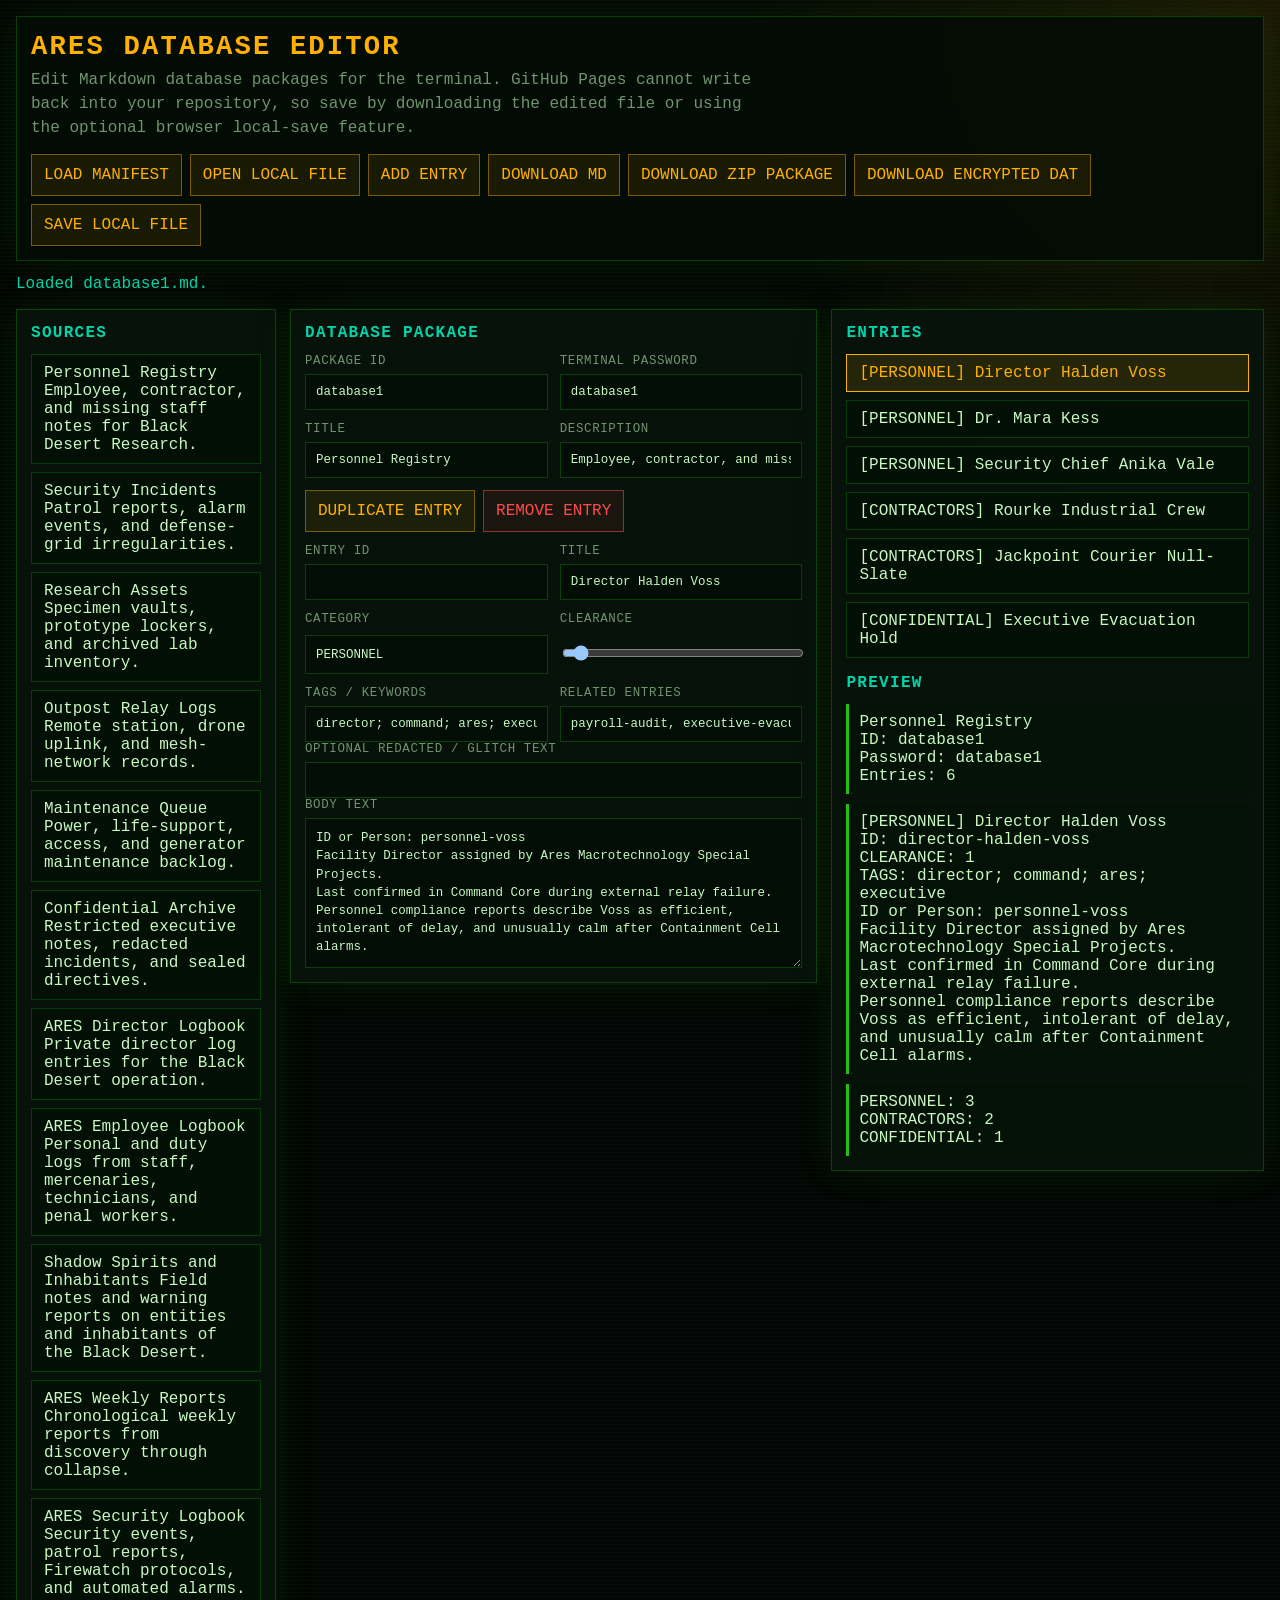
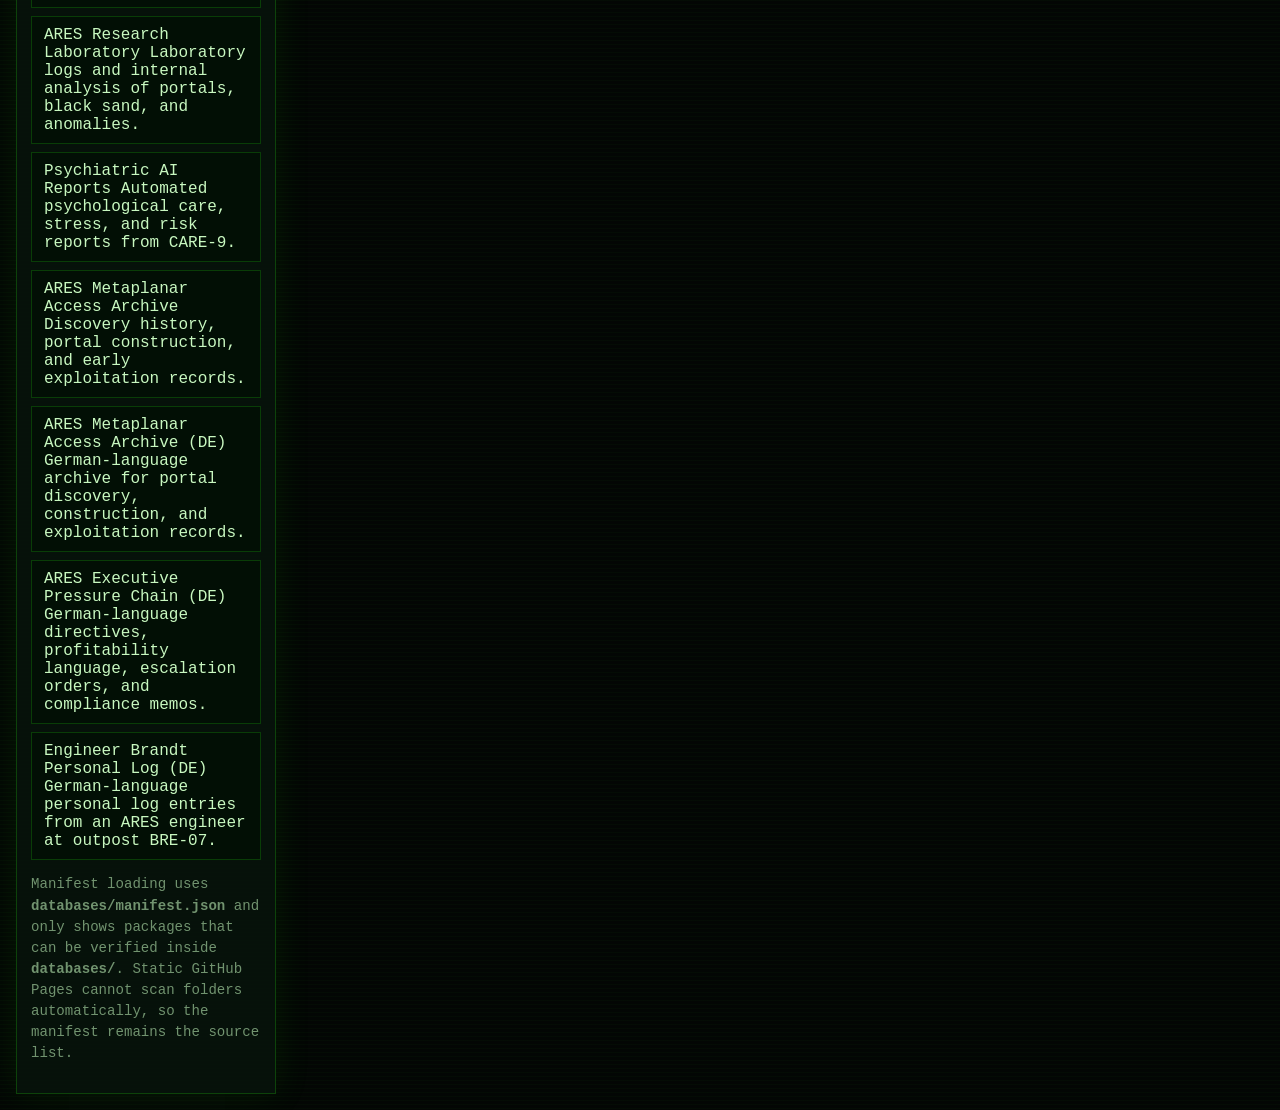
==== commit 38a60d61: "Add files via upload" ====
--- a/database-editor.html
+++ b/database-editor.html
@@ -251,19 +251,20 @@
                 <button id="openFileBtn" type="button">OPEN LOCAL FILE</button>
                 <button id="addEntryBtn" type="button">ADD ENTRY</button>
                 <button id="downloadMdBtn" type="button">DOWNLOAD MD</button>
+                <button id="downloadZipBtn" type="button">DOWNLOAD ZIP PACKAGE</button>
                 <button id="downloadDatBtn" type="button">DOWNLOAD ENCRYPTED DAT</button>
                 <button id="saveLocalBtn" type="button" class="hidden">SAVE LOCAL FILE</button>
             </div>
         </header>
 
         <p id="status" class="status" role="status" aria-live="polite"></p>
-        <input id="fileInput" class="hidden" type="file" accept=".md,.txt,.dat,.db,.bin">
+        <input id="fileInput" class="hidden" type="file" accept=".md,.markdown,.txt,.zip,.dat,.db,.bin">
 
         <div class="layout">
             <section class="panel sources" aria-label="Database source list">
                 <h2>SOURCES</h2>
                 <div id="sourceList" class="source-list"></div>
-                <p class="note">Manifest loading uses <strong>databases/manifest.json</strong>. If you opened this page directly as a local file and fetch is blocked, use OPEN LOCAL FILE.</p>
+                <p class="note">Manifest loading uses <strong>databases/manifest.json</strong> and only shows packages that can be verified inside <strong>databases/</strong>. Static GitHub Pages cannot scan folders automatically, so the manifest remains the source list.</p>
             </section>
 
             <section class="panel" aria-label="Database entry editor">
@@ -272,7 +273,7 @@
                     <label>Package id
                         <input id="metaId" type="text">
                     </label>
-                    <label>Password
+                    <label>Terminal password
                         <input id="metaPassword" type="text">
                     </label>
                     <label>Title
@@ -329,6 +330,9 @@
 
     <script>
         const ENCRYPTION_KEY = 'Shelby';
+        const ZIP_SCRIPT_URL = 'https://cdn.jsdelivr.net/npm/@zip.js/zip.js@2.8.26/dist/zip-full.min.js';
+        // Same transport key used by the terminal ZIP loader. This is obfuscation, not real secrecy.
+        const DATABASE_ZIP_KEY_HEX_PARTS = ['5368656c', '62795368', '656c6279', '313233'];
         const DEFAULT_DATABASE = `---
 id: database1
 title: Personnel Registry
@@ -365,9 +369,94 @@
         };
 
         const els = {};
+        let zipLibPromise = null;
 
         function byId(id) {
             return document.getElementById(id);
+        }
+
+        function databaseZipPassword() {
+            return DATABASE_ZIP_KEY_HEX_PARTS
+                .map(part => String(part || '').match(/../g) || [])
+                .flat()
+                .map(hex => String.fromCharCode(Number.parseInt(hex, 16)))
+                .join('');
+        }
+
+        function loadZipLibrary() {
+            if (window.zip && window.zip.ZipReader) return Promise.resolve(window.zip);
+            if (zipLibPromise) return zipLibPromise;
+            zipLibPromise = new Promise((resolve, reject) => {
+                const existing = document.querySelector('script[data-editor-lib="zip"]');
+                if (existing) {
+                    existing.addEventListener('load', () => resolve(window.zip), { once: true });
+                    existing.addEventListener('error', () => reject(new Error('ZIP library failed to load')), { once: true });
+                    return;
+                }
+                const script = document.createElement('script');
+                script.src = ZIP_SCRIPT_URL;
+                script.defer = true;
+                script.dataset.editorLib = 'zip';
+                script.onload = () => resolve(window.zip);
+                script.onerror = () => reject(new Error('ZIP library failed to load'));
+                document.head.appendChild(script);
+            }).then(zipLib => {
+                if (!zipLib || !zipLib.ZipReader || !zipLib.ZipWriter || !zipLib.BlobReader || !zipLib.BlobWriter || !zipLib.TextReader || !zipLib.TextWriter) {
+                    throw new Error('ZIP support unavailable');
+                }
+                return zipLib;
+            }).catch(error => {
+                zipLibPromise = null;
+                throw error;
+            });
+            return zipLibPromise;
+        }
+
+        function isZipPackage(fileName = '') {
+            return /\.zip$/i.test(String(fileName || ''));
+        }
+
+        function isDatPackage(fileName = '') {
+            return /\.(dat|db|bin)$/i.test(String(fileName || ''));
+        }
+
+        function isTextDatabasePackage(fileName = '') {
+            return /\.(md|markdown|txt)$/i.test(String(fileName || ''));
+        }
+
+        function databaseFileName(item = {}) {
+            return String(item.file || item.filename || '')
+                .trim()
+                .replace(/\\/g, '/')
+                .replace(/^databases\//i, '');
+        }
+
+        function databasePathForItem(item = {}) {
+            const file = databaseFileName(item);
+            if (!file || file.includes('..') || file.startsWith('/') || /^[a-z][a-z0-9+.-]*:/i.test(file)) return '';
+            if (!/\.(md|markdown|txt|zip|dat|db|bin)$/i.test(file)) return '';
+            return `databases/${file}`;
+        }
+
+        function zipEntryName(entry = {}) {
+            return String(entry.filename || entry.name || '').replace(/\\/g, '/');
+        }
+
+        function normalizeZipEntryName(name = '') {
+            return String(name || '').replace(/\\/g, '/').replace(/^\.\//, '').toLowerCase();
+        }
+
+        function selectZipDatabaseEntry(entries = [], preferredName = '') {
+            const files = entries.filter(entry => !entry.directory && zipEntryName(entry));
+            const preferred = normalizeZipEntryName(preferredName);
+            if (preferred) {
+                const match = files.find(entry => {
+                    const name = normalizeZipEntryName(zipEntryName(entry));
+                    return name === preferred || name.endsWith(`/${preferred}`);
+                });
+                if (match) return match;
+            }
+            return files.find(entry => isTextDatabasePackage(zipEntryName(entry))) || null;
         }
 
         function normalizeKey(key) {
@@ -481,6 +570,34 @@
             finishEntry();
 
             return { metadata, entries, source };
+        }
+
+        function parseDatabaseText(text, sourceName = 'database.md') {
+            const parsed = parseDatabaseMarkdown(text, sourceName);
+            if (!parsed.entries.length) throw new Error('No entries found');
+            return parsed;
+        }
+
+        async function readZipDatabasePackage(blob, item = {}, sourceName = 'database.zip') {
+            const zipLib = await loadZipLibrary();
+            const reader = new zipLib.ZipReader(new zipLib.BlobReader(blob), { useWebWorkers: false });
+            try {
+                const entries = await reader.getEntries();
+                const entry = selectZipDatabaseEntry(entries, item.innerFile || item.entry || item.databaseFile);
+                if (!entry) throw new Error('No Markdown database found in ZIP package');
+                const content = await entry.getData(new zipLib.TextWriter(), {
+                    password: databaseZipPassword(),
+                    useWebWorkers: false
+                });
+                const entryName = zipEntryName(entry);
+                return {
+                    content,
+                    entryName,
+                    source: `${sourceName}:${entryName}`
+                };
+            } finally {
+                await reader.close();
+            }
         }
 
         function serializeDatabase() {
@@ -717,14 +834,44 @@
                 const response = await fetch('databases/manifest.json', { cache: 'no-store' });
                 if (!response.ok) throw new Error(`HTTP ${response.status}`);
                 const manifest = await response.json();
-                renderSourceList(manifest.databases || []);
-                setStatus('Loaded databases/manifest.json.');
-                if (manifest.databases && manifest.databases[0]) loadDatabaseFromSite(manifest.databases[0]);
+                const manifestItems = Array.isArray(manifest.databases) ? manifest.databases : [];
+                const available = await verifiedManifestDatabases(manifestItems);
+                renderSourceList(available);
+                setStatus(`Loaded databases/manifest.json. Verified ${available.length}/${manifestItems.length} package(s) in databases/.`, available.length ? 'ok' : 'warn');
+                if (available[0]) loadDatabaseFromSite(available[0]);
             } catch (error) {
                 renderSourceList([]);
                 applyParsedDatabase(parseDatabaseMarkdown(DEFAULT_DATABASE, 'fallback'), 'database1.md');
                 setStatus('Manifest fetch failed. Loaded editor fallback; use OPEN LOCAL FILE for local editing.', 'warn');
             }
+        }
+
+        async function manifestItemExists(item) {
+            const path = databasePathForItem(item);
+            if (!path) return false;
+            try {
+                const response = await fetch(path, { method: 'HEAD', cache: 'no-store' });
+                if (response.ok) return true;
+                if (![405, 501].includes(response.status)) return false;
+            } catch (error) {
+                return false;
+            }
+
+            try {
+                const response = await fetch(path, { cache: 'no-store' });
+                return response.ok;
+            } catch (error) {
+                return false;
+            }
+        }
+
+        async function verifiedManifestDatabases(databases = []) {
+            const safeItems = databases.filter(item => databasePathForItem(item));
+            const checks = await Promise.all(safeItems.map(async item => ({
+                item,
+                exists: await manifestItemExists(item)
+            })));
+            return checks.filter(check => check.exists).map(check => check.item);
         }
 
         function renderSourceList(databases) {
@@ -747,14 +894,30 @@
         }
 
         async function loadDatabaseFromSite(item) {
+            const file = databaseFileName(item);
+            const path = databasePathForItem(item);
+            if (!path) {
+                setStatus('Manifest entry rejected. Database files must stay inside databases/.', 'error');
+                return;
+            }
+
             try {
-                const response = await fetch(`databases/${item.file}`, { cache: 'no-store' });
+                const response = await fetch(path, { cache: 'no-store' });
                 if (!response.ok) throw new Error(`HTTP ${response.status}`);
-                const text = await response.text();
-                applyParsedDatabase(parseDatabaseMarkdown(text, item.file), item.file);
-                setStatus(`Loaded ${item.file}.`);
+
+                if (isZipPackage(file) || item.format === 'zip') {
+                    const extracted = await readZipDatabasePackage(await response.blob(), item, file);
+                    applyParsedDatabase(parseDatabaseText(extracted.content, extracted.entryName || file), extracted.source);
+                    setStatus(`Loaded ZIP package ${file} using internal transport key.`);
+                    return;
+                }
+
+                let text = await response.text();
+                if (isDatPackage(file)) text = decodeEncrypted(text);
+                applyParsedDatabase(parseDatabaseText(text, file), file);
+                setStatus(`Loaded ${file}.`);
             } catch (error) {
-                setStatus(`Could not load ${item.file}. Check path casing or use local file import.`, 'error');
+                setStatus(`Could not load ${file}. Check path casing, ZIP key, or use local file import.`, 'error');
             }
         }
 
@@ -781,26 +944,38 @@
             }
         }
 
+        async function openLocalZipFile(file) {
+            try {
+                const extracted = await readZipDatabasePackage(file, {}, file.name);
+                applyParsedDatabase(parseDatabaseText(extracted.content, extracted.entryName || file.name), extracted.source);
+                setStatus(`Loaded local ZIP package: ${file.name}`);
+            } catch (error) {
+                setStatus('Could not open ZIP package. Check ZIP password/key or database file inside.', 'error');
+            }
+        }
+
         function openLocalFile(file) {
+            if (isZipPackage(file.name)) {
+                openLocalZipFile(file);
+                return;
+            }
+
             const reader = new FileReader();
             reader.onload = event => {
                 try {
                     let text = String(event.target.result || '');
-                    if (/\.(dat|db|bin)$/i.test(file.name)) text = decodeEncrypted(text);
-                    const parsed = parseDatabaseMarkdown(text, file.name);
-                    if (!parsed.entries.length) throw new Error('No entries found');
-                    applyParsedDatabase(parsed, file.name);
+                    if (isDatPackage(file.name)) text = decodeEncrypted(text);
+                    applyParsedDatabase(parseDatabaseText(text, file.name), file.name);
                     setStatus(`Loaded local file: ${file.name}`);
                 } catch (error) {
-                    setStatus('Could not parse database file. Check Markdown structure or encrypted DAT format.', 'error');
+                    setStatus('Could not parse database file. Check Markdown structure, ZIP key, or encrypted DAT format.', 'error');
                 }
             };
             reader.onerror = () => setStatus('Could not read local file.', 'error');
             reader.readAsText(file);
         }
 
-        function downloadFile(filename, content, type) {
-            const blob = new Blob([content], { type });
+        function downloadBlob(filename, blob) {
             const url = URL.createObjectURL(blob);
             const link = document.createElement('a');
             link.href = url;
@@ -811,10 +986,35 @@
             URL.revokeObjectURL(url);
         }
 
+        function downloadFile(filename, content, type) {
+            downloadBlob(filename, new Blob([content], { type }));
+        }
+
         function downloadMarkdown() {
             const filename = `${state.metadata.id || 'database'}.md`;
             downloadFile(filename, serializeDatabase(), 'text/markdown;charset=utf-8');
             setStatus(`Downloaded ${filename}.`);
+        }
+
+        async function downloadZipPackage() {
+            try {
+                const zipLib = await loadZipLibrary();
+                const innerFilename = `${state.metadata.id || 'database'}.md`;
+                const zipFilename = `${state.metadata.id || 'database'}.zip`;
+                const writer = new zipLib.ZipWriter(new zipLib.BlobWriter('application/zip'), {
+                    useWebWorkers: false
+                });
+                await writer.add(innerFilename, new zipLib.TextReader(serializeDatabase()), {
+                    password: databaseZipPassword(),
+                    encryptionStrength: 3,
+                    useWebWorkers: false
+                });
+                const blob = await writer.close();
+                downloadBlob(zipFilename, blob);
+                setStatus(`Downloaded encrypted ZIP package ${zipFilename}. ZIP uses the internal transport key, not the terminal password.`);
+            } catch (error) {
+                setStatus('Could not create encrypted ZIP package. Check network access for zip.js.', 'error');
+            }
         }
 
         function downloadEncryptedDat() {
@@ -868,6 +1068,7 @@
             byId('duplicateEntryBtn').addEventListener('click', duplicateEntry);
             byId('removeEntryBtn').addEventListener('click', removeEntry);
             byId('downloadMdBtn').addEventListener('click', downloadMarkdown);
+            byId('downloadZipBtn').addEventListener('click', downloadZipPackage);
             byId('downloadDatBtn').addEventListener('click', downloadEncryptedDat);
             byId('saveLocalBtn').addEventListener('click', saveLocalFile);
             els.fileInput.addEventListener('change', event => {
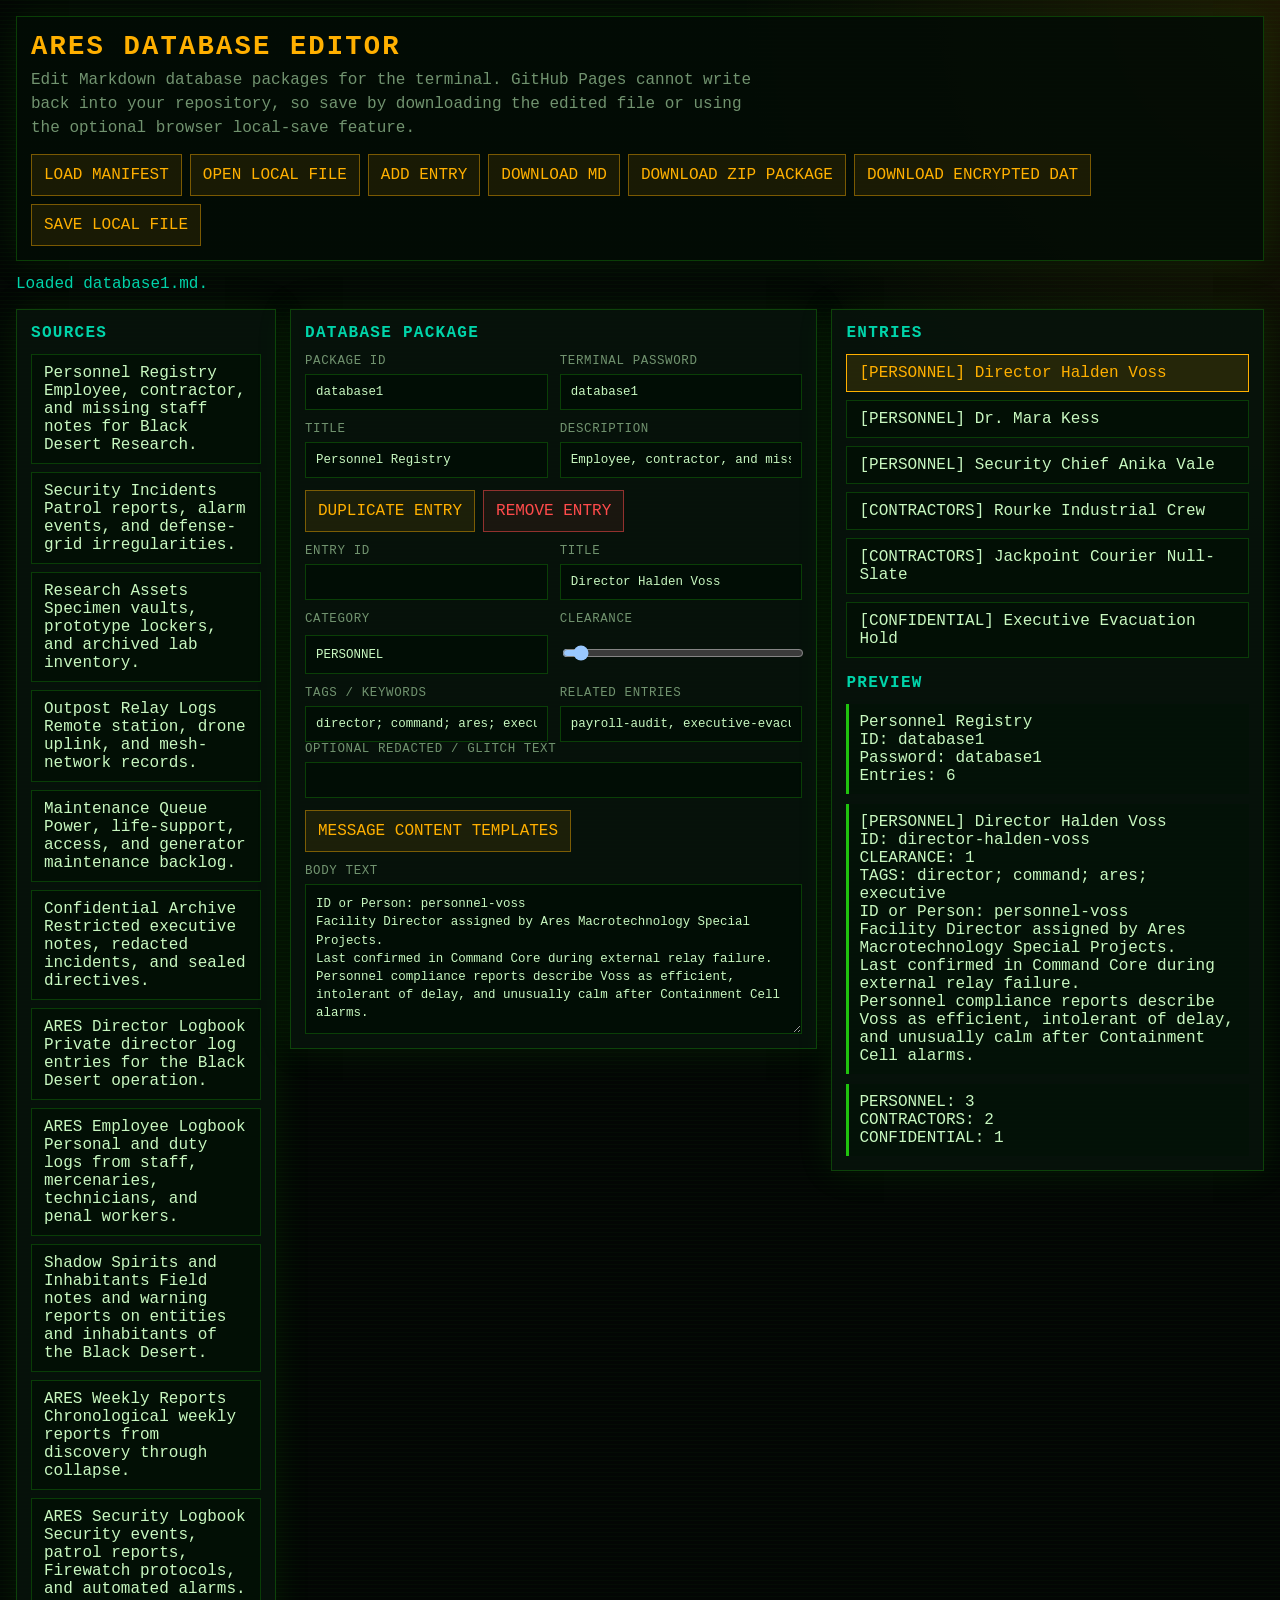
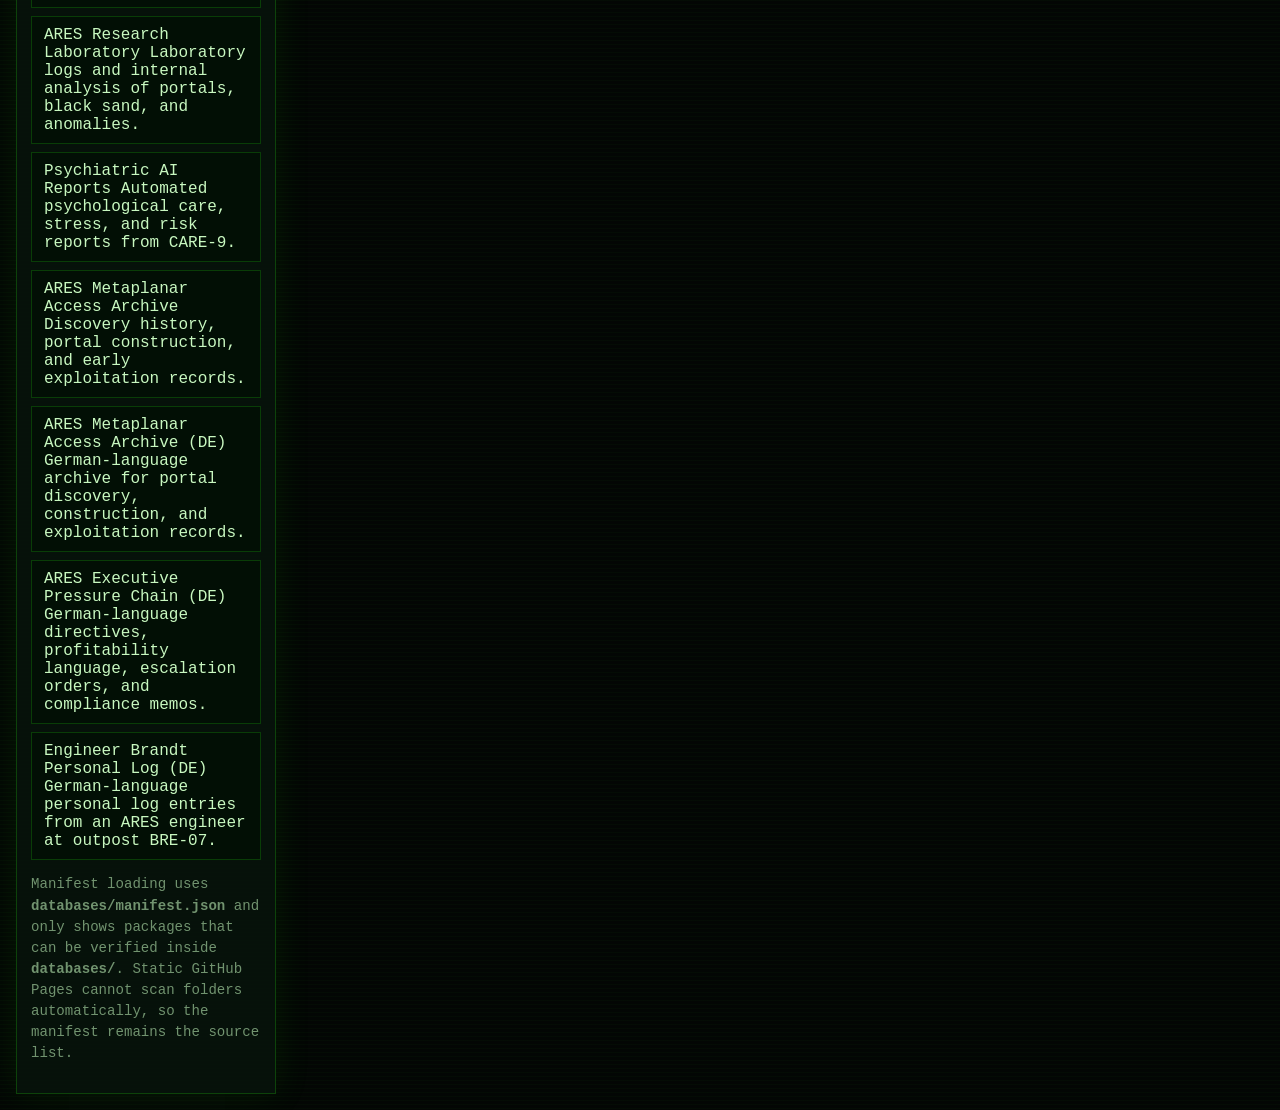
==== commit 1e8e1aba: "Add files via upload" ====
--- a/database-editor.html
+++ b/database-editor.html
@@ -193,6 +193,147 @@
             margin: 12px 0;
         }
 
+        .template-groups {
+            display: grid;
+            gap: 10px;
+            margin-top: 10px;
+        }
+
+        .template-group {
+            display: grid;
+            gap: 7px;
+        }
+
+        .template-title {
+            color: var(--cyan);
+            font-size: 0.78rem;
+            letter-spacing: 0.06em;
+            text-transform: uppercase;
+        }
+
+        .template-buttons {
+            display: flex;
+            flex-wrap: wrap;
+            gap: 7px;
+        }
+
+        .template-btn {
+            min-height: 34px;
+            padding: 6px 9px;
+            border-color: rgba(32, 194, 14, 0.28);
+            color: var(--text);
+            background: rgba(0, 14, 4, 0.66);
+            font-size: 0.78rem;
+        }
+
+        .template-btn:hover {
+            border-color: var(--cyan);
+            color: var(--cyan);
+        }
+
+        .template-popup-overlay {
+            position: fixed;
+            inset: 0;
+            z-index: 50;
+            display: grid;
+            place-items: center;
+            padding: 18px;
+            background: rgba(0, 0, 0, 0.58);
+        }
+
+        .template-popup-overlay.hidden {
+            display: none;
+        }
+
+        .template-popup {
+            width: min(780px, 100%);
+            max-height: min(760px, 88svh);
+            overflow: auto;
+            border: 1px solid var(--amber-line);
+            background:
+                linear-gradient(rgba(32, 194, 14, 0.025) 1px, transparent 1px),
+                rgba(3, 12, 5, 0.97);
+            background-size: 100% 4px, auto;
+            box-shadow: 0 0 42px rgba(255, 176, 0, 0.16);
+            padding: 14px;
+        }
+
+        .template-popup-header {
+            display: flex;
+            gap: 12px;
+            align-items: start;
+            justify-content: space-between;
+            border-bottom: 1px solid rgba(32, 194, 14, 0.2);
+            margin-bottom: 12px;
+            padding-bottom: 10px;
+        }
+
+        .template-popup-title {
+            color: var(--amber);
+            font-size: 1rem;
+            letter-spacing: 0.08em;
+            text-transform: uppercase;
+        }
+
+        .template-popup-close {
+            min-height: 34px;
+            padding: 5px 9px;
+        }
+
+        .template-editor {
+            display: grid;
+            gap: 10px;
+        }
+
+        .template-editor-actions {
+            display: flex;
+            flex-wrap: wrap;
+            gap: 8px;
+        }
+
+        .template-preview {
+            min-height: 130px;
+            border: 1px solid rgba(32, 194, 14, 0.22);
+            background: rgba(0, 8, 3, 0.7);
+            color: var(--green);
+            padding: 10px;
+            white-space: pre;
+            overflow: auto;
+            line-height: 1.35;
+        }
+
+        .template-value-controls {
+            display: grid;
+            gap: 8px;
+            border: 1px solid rgba(32, 194, 14, 0.18);
+            background: rgba(0, 8, 3, 0.44);
+            padding: 10px;
+        }
+
+        .template-control-row {
+            display: grid;
+            grid-template-columns: minmax(86px, 0.7fr) minmax(140px, 1.4fr) 64px;
+            gap: 8px;
+            align-items: center;
+        }
+
+        .template-control-row input[type="range"] {
+            accent-color: var(--amber);
+            padding: 0;
+        }
+
+        .template-control-row input[type="number"] {
+            padding: 7px;
+        }
+
+        .template-control-label {
+            color: var(--cyan);
+            font-size: 0.78rem;
+            overflow: hidden;
+            text-overflow: ellipsis;
+            white-space: nowrap;
+        }
+
         .danger {
             border-color: rgba(255, 75, 75, 0.52);
             color: var(--red);
@@ -313,6 +454,9 @@
                 <label>Optional redacted / glitch text
                     <input id="entryRedacted" type="text">
                 </label>
+                <div class="entry-actions">
+                    <button id="openTemplatePopupBtn" type="button">MESSAGE CONTENT TEMPLATES</button>
+                </div>
                 <label>Body text
                     <textarea id="entryBody"></textarea>
                 </label>
@@ -327,6 +471,20 @@
             </section>
         </div>
     </main>
+
+    <div id="templatePopupOverlay" class="template-popup-overlay hidden" role="dialog" aria-modal="true" aria-labelledby="templatePopupTitle">
+        <div class="template-popup">
+            <div class="template-popup-header">
+                <div>
+                    <div id="templatePopupTitle" class="template-popup-title">Message Content Templates</div>
+                    <p id="templatePopupHint" class="note">Choose a template, edit its content, then insert it into the Body text.</p>
+                </div>
+                <button id="templatePopupCloseBtn" class="template-popup-close" type="button">[ CLOSE ]</button>
+            </div>
+            <div id="templatePalette" class="template-groups"></div>
+            <div id="templateEditor" class="template-editor hidden"></div>
+        </div>
+    </div>
 
     <script>
         const ENCRYPTION_KEY = 'Shelby';
@@ -361,6 +519,184 @@
 Last confirmed in Command Core during external relay failure.
 `;
 
+        const MESSAGE_TEMPLATES = [
+            {
+                category: 'ASCII Art',
+                items: [
+                    {
+                        label: 'ARES Stamp',
+                        text: [
+                            '        /\\',
+                            '   ____/  \\____',
+                            '  /   A R E S  \\',
+                            ' / MACROTECH     \\',
+                            '/_________________\\'
+                        ].join('\n')
+                    },
+                    {
+                        label: 'Warning Sigil',
+                        text: [
+                            '      /!\\',
+                            '     /___\\',
+                            '  WARNING NODE',
+                            '  AUTHORIZED EYES ONLY'
+                        ].join('\n')
+                    },
+                    {
+                        label: 'Terminal Skull',
+                        text: [
+                            '   .-""""-.',
+                            '  /  X  X  \\',
+                            ' |    __    |',
+                            '  \\  ----  /',
+                            '   `-.__.-`'
+                        ].join('\n')
+                    }
+                ]
+            },
+            {
+                category: 'Frames',
+                items: [
+                    {
+                        label: 'Report Frame',
+                        type: 'frame',
+                        title: 'ARES INTERNAL REPORT',
+                        content: 'SUBJECT : \nSTATUS  : \nNOTES   : '
+                    },
+                    {
+                        label: 'Redacted Frame',
+                        type: 'frame',
+                        title: 'REDACTED PACKAGE',
+                        content: 'CLEARANCE : \nSOURCE    : \nSUMMARY   : '
+                    },
+                    {
+                        label: 'Incident Frame',
+                        type: 'frame',
+                        title: 'INCIDENT ESCALATION',
+                        content: 'TIME     : \nLOCATION : \nRESPONSE : '
+                    }
+                ]
+            },
+            {
+                category: 'Lines',
+                items: [
+                    { label: 'Thin Line', text: '────────────────────────────────────────────' },
+                    { label: 'Double Line', text: '════════════════════════════════════════════' },
+                    { label: 'Data Line', text: '----[ DATA CHANNEL ]------------------------' },
+                    { label: 'Alert Line', text: '!!!! ALERT / ALERT / ALERT / ALERT !!!!' }
+                ]
+            },
+            {
+                category: 'Boxes',
+                items: [
+                    {
+                        label: 'Small Box',
+                        type: 'box',
+                        title: '',
+                        content: 'Text line'
+                    },
+                    {
+                        label: 'Checklist Box',
+                        type: 'box',
+                        title: 'CHECKLIST',
+                        content: '[ ] CONFIRM\n[ ] LOG\n[ ] ESCALATE'
+                    },
+                    {
+                        label: 'Access Box',
+                        type: 'frame',
+                        title: 'ACCESS CHECK',
+                        content: 'LEVEL : \nTOKEN : '
+                    }
+                ]
+            },
+            {
+                category: 'Symbols',
+                items: [
+                    { label: 'Status Row', text: '◆ ONLINE   ◇ DEGRADED   △ WARNING   □ SEALED' },
+                    { label: 'Access Row', text: 'EMPLOYEE ░░░  ELEVATED ▒▒▒  ADMIN ███' },
+                    { label: 'Entity Row', text: '○ TRACE   ◇ CONTACT   △ HOSTILE   ◆ UNKNOWN' },
+                    { label: 'Route Row', text: '[CORE]──[LAB]──[ARCHIVE]──[GATE]' }
+                ]
+            },
+            {
+                category: 'Separators',
+                items: [
+                    { label: 'Command Break', text: '\n--- ARES COMMAND CHANNEL --------------------\n' },
+                    { label: 'File Break', text: '\n╠═ FILE SEGMENT ═════════════════════════════╣\n' },
+                    { label: 'Timestamp Break', text: '\n[2084-05-24 // 03:17:42] --------------------\n' },
+                    { label: 'Warning Break', text: '\n!!! COMPARTMENTALIZED DATA BELOW !!!\n' }
+                ]
+            },
+            {
+                category: 'ASCII Graphs / Charts',
+                items: [
+                    {
+                        label: 'Signal Bars',
+                        type: 'chart',
+                        title: 'SIGNAL ANALYSIS',
+                        content: 'SIGNAL|72\nNOISE|48\nLOCK|81'
+                    },
+                    {
+                        label: 'Status Bars',
+                        type: 'chart',
+                        title: 'SYSTEM STATUS',
+                        content: 'POWER GRID|82\nUPLINK|51\nCONTAINMENT|74'
+                    },
+                    {
+                        label: 'Tiny Plot',
+                        type: 'plot',
+                        title: 'MANA FLUX',
+                        yLabel: 'MANA FLUX',
+                        xLabel: 'SAMPLE',
+                        yMax: 8,
+                        content: '5\n7\n6\n8'
+                    },
+                    {
+                        label: 'Vertical Bar Chart',
+                        type: 'bar-plot',
+                        title: 'MANA FLUX',
+                        yLabel: 'FLUX',
+                        xLabel: 'CELL',
+                        yMax: 8,
+                        content: '01|5\n02|7\n03|6\n04|1'
+                    },
+                    {
+                        label: 'Spectrum Analyzer',
+                        type: 'spectrum',
+                        title: 'SIGNAL SPECTRUM',
+                        yLabel: 'dB',
+                        xLabel: 'FREQ',
+                        yMax: 8,
+                        content: '2 3 5 7 8 7 4 2 1 3 6 8 6 4 2'
+                    },
+                    {
+                        label: 'Telemetry Meters',
+                        type: 'meter',
+                        title: 'LIVE TELEMETRY',
+                        content: 'GATE STABILITY|44|WARN\nENTITY NOISE|79|ALERT\nDEAD-NET SYNC|63|LOCK\nCONTAINMENT|72|WARN'
+                    },
+                    {
+                        label: 'Heatmap Matrix',
+                        type: 'heatmap',
+                        title: 'CHAMBER HEATMAP',
+                        xLabel: '01 02 03 04 05',
+                        yLabel: 'A B C D',
+                        content: '1 2 2 3 1\n2 3 4 4 2\n1 3 4 3 1\n1 2 3 2 1'
+                    },
+                    {
+                        label: 'Network Route',
+                        type: 'network',
+                        title: 'NETWORK TOPOLOGY',
+                        content: 'CORE>BUS-A>LAB-01\nBUS-A>LAB-02\nCORE>ARCHIVE\nCORE>SEC>GATE>RELAY'
+                    },
+                    {
+                        label: 'EKG Trace',
+                        text: 'BIO TRACE  _____/\\/\\__________/\\/\\__________/\\/\\_____'
+                    }
+                ]
+            }
+        ];
+
         const state = {
             metadata: {},
             entries: [],
@@ -370,6 +706,7 @@
 
         const els = {};
         let zipLibPromise = null;
+        let activeTemplate = null;
 
         function byId(id) {
             return document.getElementById(id);
@@ -801,6 +1138,526 @@
             setStatus('Entry removed.');
         }
 
+        function insertTextAtCursor(textarea, text) {
+            if (!textarea || textarea.disabled) return;
+            const value = textarea.value || '';
+            const start = Number.isFinite(textarea.selectionStart) ? textarea.selectionStart : value.length;
+            const end = Number.isFinite(textarea.selectionEnd) ? textarea.selectionEnd : start;
+            const before = value.slice(0, start);
+            const after = value.slice(end);
+            const prefix = before && !before.endsWith('\n') ? '\n' : '';
+            const suffix = after && !after.startsWith('\n') ? '\n' : '';
+            const insertion = `${prefix}${text}${suffix}`;
+            textarea.value = `${before}${insertion}${after}`;
+            const caret = before.length + insertion.length;
+            textarea.focus();
+            textarea.setSelectionRange(caret, caret);
+            textarea.dispatchEvent(new Event('input', { bubbles: true }));
+        }
+
+        function visibleLength(value) {
+            return Array.from(String(value || '')).length;
+        }
+
+        function padVisible(value, width) {
+            const text = String(value || '');
+            return text + ' '.repeat(Math.max(0, width - visibleLength(text)));
+        }
+
+        function normalizeTemplateLines(text) {
+            const lines = String(text || '').replace(/\r/g, '').split('\n');
+            return lines.length ? lines : [''];
+        }
+
+        function frameTitleLine(title, width, glyphs) {
+            const cleanTitle = String(title || '').trim();
+            const innerWidth = width + 2;
+            if (!cleanTitle) return `${glyphs.tl}${glyphs.h.repeat(innerWidth)}${glyphs.tr}`;
+            const titleText = ` ${cleanTitle} `;
+            const prefix = glyphs.h;
+            const suffix = glyphs.h.repeat(Math.max(1, innerWidth - visibleLength(prefix) - visibleLength(titleText)));
+            return `${glyphs.tl}${prefix}${titleText}${suffix}${glyphs.tr}`;
+        }
+
+        function buildBoxTemplate(template, title, content) {
+            const glyphs = template.type === 'frame'
+                ? { tl: '╔', tr: '╗', bl: '╚', br: '╝', h: '═', v: '║' }
+                : { tl: '┌', tr: '┐', bl: '└', br: '┘', h: '─', v: '│' };
+            const lines = normalizeTemplateLines(content);
+            const contentWidth = Math.max(
+                18,
+                visibleLength(String(title || '').trim()) + 2,
+                ...lines.map(visibleLength)
+            );
+            return [
+                frameTitleLine(title, contentWidth, glyphs),
+                ...lines.map(line => `${glyphs.v} ${padVisible(line, contentWidth)} ${glyphs.v}`),
+                `${glyphs.bl}${glyphs.h.repeat(contentWidth + 2)}${glyphs.br}`
+            ].join('\n');
+        }
+
+        function buildChartTemplate(title, content) {
+            const rows = normalizeTemplateLines(content)
+                .map(line => {
+                    const [label, rawValue = '0'] = line.split('|');
+                    const value = Math.max(0, Math.min(100, Number.parseFloat(rawValue) || 0));
+                    return { label: String(label || 'VALUE').trim(), value };
+                });
+            const labelWidth = Math.max(8, ...rows.map(row => visibleLength(row.label)));
+            const chartLines = rows.map(row => {
+                const filled = Math.round(row.value / 10);
+                return `${padVisible(row.label.toUpperCase(), labelWidth)} [${'█'.repeat(filled)}${'░'.repeat(10 - filled)}] ${String(Math.round(row.value)).padStart(3, ' ')}%`;
+            });
+            return buildBoxTemplate({ type: 'frame' }, title || 'STATUS CHART', chartLines.join('\n'));
+        }
+
+        function buildPlotTemplate(title, content) {
+            const values = normalizeTemplateLines(content)
+                .map(line => Math.max(0, Math.min(8, Number.parseFloat(line) || 0)));
+            const max = Math.max(8, ...values, 1);
+            const rows = [];
+            for (let level = max; level >= 1; level--) {
+                rows.push(`${String(level).padStart(2, '0')} │ ${values.map(value => value >= level ? '█' : ' ').join('   ')}`);
+            }
+            rows.push(`   └${'─'.repeat(Math.max(10, values.length * 4))}`);
+            rows.push(`    ${values.map((_, index) => String(index + 1).padStart(2, '0')).join('  ')}`);
+            return [String(title || 'ASCII PLOT').toUpperCase(), ...rows].join('\n');
+        }
+
+        function parseAxisMax(value, fallback = 8) {
+            const number = Math.round(Number.parseFloat(value));
+            return Math.max(1, Math.min(99, Number.isFinite(number) ? number : fallback));
+        }
+
+        function splitTemplateValues(content) {
+            return String(content || '')
+                .replace(/,/g, ' ')
+                .split(/\s+/)
+                .map(value => Number.parseFloat(value))
+                .filter(Number.isFinite);
+        }
+
+        function updateTemplateRawData(lines) {
+            const bodyInput = byId('templateEditContent');
+            if (!bodyInput) return;
+            bodyInput.value = lines.join('\n');
+            updateTemplateEditorPreview();
+        }
+
+        function makeTemplateControlRow(labelText, value, min, max, step, onChange) {
+            const row = document.createElement('div');
+            row.className = 'template-control-row';
+
+            const label = document.createElement('div');
+            label.className = 'template-control-label';
+            label.textContent = labelText;
+            label.title = labelText;
+
+            const slider = document.createElement('input');
+            slider.type = 'range';
+            slider.min = String(min);
+            slider.max = String(max);
+            slider.step = String(step);
+            slider.value = String(value);
+
+            const number = document.createElement('input');
+            number.type = 'number';
+            number.min = String(min);
+            number.max = String(max);
+            number.step = String(step);
+            number.value = String(value);
+
+            const commit = rawValue => {
+                const next = Math.max(min, Math.min(max, Number.parseFloat(rawValue) || 0));
+                slider.value = String(next);
+                number.value = String(next);
+                onChange(next);
+            };
+            slider.addEventListener('input', () => commit(slider.value));
+            number.addEventListener('input', () => commit(number.value));
+
+            row.append(label, slider, number);
+            return row;
+        }
+
+        function parseLabeledNumericRows(content, fallbackPrefix = 'ROW') {
+            return normalizeTemplateLines(content).map((line, index) => {
+                const parts = line.includes('|') ? line.split('|') : [`${fallbackPrefix}-${index + 1}`, line];
+                return {
+                    label: String(parts[0] || `${fallbackPrefix}-${index + 1}`).trim(),
+                    value: Number.parseFloat(parts[1]) || 0,
+                    extra: parts.slice(2).join('|')
+                };
+            });
+        }
+
+        function renderBarPlotControls(host, content) {
+            const yMax = parseAxisMax(templateOptionValue('YMax', activeTemplate?.yMax || 8), 8);
+            const rows = parseLabeledNumericRows(content, 'BAR');
+            rows.forEach((row, index) => {
+                host.appendChild(makeTemplateControlRow(row.label || `BAR ${index + 1}`, row.value, 0, yMax, 1, next => {
+                    rows[index].value = next;
+                    updateTemplateRawData(rows.map(item => `${item.label}|${item.value}`));
+                    renderTemplateValueControls();
+                }));
+            });
+        }
+
+        function renderChartControls(host, content) {
+            const rows = parseLabeledNumericRows(content, 'METER');
+            rows.forEach((row, index) => {
+                host.appendChild(makeTemplateControlRow(row.label || `METER ${index + 1}`, row.value, 0, 100, 1, next => {
+                    rows[index].value = next;
+                    updateTemplateRawData(rows.map(item => `${item.label}|${item.value}${item.extra ? `|${item.extra}` : ''}`));
+                    renderTemplateValueControls();
+                }));
+            });
+        }
+
+        function renderSpectrumControls(host, content) {
+            const yMax = parseAxisMax(templateOptionValue('YMax', activeTemplate?.yMax || 8), 8);
+            const values = splitTemplateValues(content);
+            values.forEach((value, index) => {
+                host.appendChild(makeTemplateControlRow(`BAND ${String(index + 1).padStart(2, '0')}`, value, 0, yMax, 1, next => {
+                    values[index] = next;
+                    updateTemplateRawData([values.join(' ')]);
+                    renderTemplateValueControls();
+                }));
+            });
+        }
+
+        function renderHeatmapControls(host, content) {
+            const rows = normalizeTemplateLines(content).map(line => line.trim().split(/\s+/).map(value => Math.max(1, Math.min(4, Number.parseInt(value, 10) || 1))));
+            rows.forEach((rowValues, rowIndex) => {
+                rowValues.forEach((value, colIndex) => {
+                    host.appendChild(makeTemplateControlRow(`R${rowIndex + 1} C${colIndex + 1}`, value, 1, 4, 1, next => {
+                        rows[rowIndex][colIndex] = next;
+                        updateTemplateRawData(rows.map(row => row.join(' ')));
+                        renderTemplateValueControls();
+                    }));
+                });
+            });
+        }
+
+        function renderTemplateValueControls() {
+            const host = byId('templateValueControls');
+            const bodyInput = byId('templateEditContent');
+            if (!host || !bodyInput || !activeTemplate) return;
+            host.textContent = '';
+            const supported = ['chart', 'bar-plot', 'spectrum', 'meter', 'heatmap'].includes(activeTemplate.type);
+            host.classList.toggle('hidden', !supported);
+            if (!supported) return;
+
+            const title = document.createElement('div');
+            title.className = 'template-title';
+            title.textContent = 'Value Controls';
+            host.appendChild(title);
+
+            if (activeTemplate.type === 'chart' || activeTemplate.type === 'meter') renderChartControls(host, bodyInput.value);
+            else if (activeTemplate.type === 'bar-plot') renderBarPlotControls(host, bodyInput.value);
+            else if (activeTemplate.type === 'spectrum') renderSpectrumControls(host, bodyInput.value);
+            else if (activeTemplate.type === 'heatmap') renderHeatmapControls(host, bodyInput.value);
+        }
+
+        function templateOptionValue(key, fallback = '') {
+            const input = byId(`templateEdit${key}`);
+            return input ? input.value : fallback;
+        }
+
+        function buildVerticalBarPlotTemplate(title, content, options = {}) {
+            const yMax = parseAxisMax(options.yMax, 8);
+            const rowsIn = normalizeTemplateLines(content)
+                .map((line, index) => {
+                    const parts = line.includes('|') ? line.split('|') : [String(index + 1).padStart(2, '0'), line];
+                    return {
+                        label: String(parts[0] || index + 1).trim().slice(0, 4),
+                        value: Math.max(0, Math.min(yMax, Number.parseFloat(parts[1]) || 0))
+                    };
+                });
+            const rows = [String(title || options.yLabel || 'BAR CHART').toUpperCase()];
+            for (let level = yMax; level >= 1; level--) {
+                rows.push(`${String(level).padStart(2, '0')} │ ${rowsIn.map(row => row.value >= level ? '█' : ' ').join('   ')}`);
+            }
+            rows.push(`   └${'─'.repeat(Math.max(10, rowsIn.length * 4))}`);
+            rows.push(`    ${rowsIn.map(row => padVisible(row.label, 2)).join('  ')}`);
+            if (options.xLabel) rows.push(`X: ${options.xLabel}`);
+            if (options.yLabel) rows.push(`Y: ${options.yLabel}`);
+            return rows.join('\n');
+        }
+
+        function buildSpectrumTemplate(title, content, options = {}) {
+            const yMax = parseAxisMax(options.yMax, 8);
+            const values = splitTemplateValues(content).map(value => Math.max(0, Math.min(yMax, value)));
+            const blocks = '▁▂▃▄▅▆▇█';
+            const signal = values.map(value => blocks[Math.max(0, Math.min(7, Math.round((value / yMax) * 7)))]).join('');
+            return [
+                String(title || 'SIGNAL SPECTRUM').toUpperCase(),
+                `${padVisible(options.yLabel || 'LEVEL', 10)} ${signal}`,
+                `${padVisible(options.xLabel || 'FREQ', 10)} ${'─'.repeat(Math.max(8, values.length))}`,
+                `${padVisible('PEAK', 10)} ${Math.max(0, ...values).toFixed(1)} / ${yMax}`
+            ].join('\n');
+        }
+
+        function buildMeterTemplate(title, content) {
+            const rows = normalizeTemplateLines(content).map(line => {
+                const [label = 'VALUE', rawValue = '0', state = ''] = line.split('|');
+                const value = Math.max(0, Math.min(100, Number.parseFloat(rawValue) || 0));
+                const filled = Math.round(value / 10);
+                return `${padVisible(label.toUpperCase(), 16)} [${'█'.repeat(filled)}${'░'.repeat(10 - filled)}] ${String(Math.round(value)).padStart(3, ' ')}% ${state.trim().toUpperCase()}`;
+            });
+            return buildBoxTemplate({ type: 'frame' }, title || 'LIVE TELEMETRY', rows.join('\n'));
+        }
+
+        function buildHeatmapTemplate(title, content, options = {}) {
+            const density = ['░░', '▒▒', '▓▓', '██'];
+            const rows = normalizeTemplateLines(content).map((line, index) => {
+                const yLabels = String(options.yLabel || '').split(/\s+/).filter(Boolean);
+                const label = (yLabels[index] || String.fromCharCode(65 + index)).padEnd(2, ' ');
+                const cells = line.trim().split(/\s+/).map(raw => {
+                    const value = Math.max(1, Math.min(4, Math.round(Number.parseFloat(raw) || 1)));
+                    return density[value - 1];
+                });
+                return `${label} ${cells.join(' ')}`;
+            });
+            const header = options.xLabel ? `   ${options.xLabel}` : '';
+            return buildBoxTemplate({ type: 'frame' }, title || 'HEATMAP', [header, ...rows].filter(Boolean).join('\n'));
+        }
+
+        function buildNetworkTemplate(title, content) {
+            const rows = normalizeTemplateLines(content).map(line => {
+                const nodes = line.split(/\s*>\s*/).map(node => node.trim()).filter(Boolean);
+                return nodes.map(node => `[${node}]`).join('──');
+            });
+            return buildBoxTemplate({ type: 'frame' }, title || 'NETWORK TOPOLOGY', rows.join('\n'));
+        }
+
+        function buildTemplateOutput(template, title, content) {
+            if (template.type === 'frame' || template.type === 'box') return buildBoxTemplate(template, title, content);
+            if (template.type === 'chart') return buildChartTemplate(title, content);
+            if (template.type === 'plot') return buildPlotTemplate(title, content);
+            if (template.type === 'bar-plot') {
+                return buildVerticalBarPlotTemplate(title, content, {
+                    xLabel: templateOptionValue('XLabel', template.xLabel || ''),
+                    yLabel: templateOptionValue('YLabel', template.yLabel || ''),
+                    yMax: templateOptionValue('YMax', template.yMax || 8)
+                });
+            }
+            if (template.type === 'spectrum') {
+                return buildSpectrumTemplate(title, content, {
+                    xLabel: templateOptionValue('XLabel', template.xLabel || ''),
+                    yLabel: templateOptionValue('YLabel', template.yLabel || ''),
+                    yMax: templateOptionValue('YMax', template.yMax || 8)
+                });
+            }
+            if (template.type === 'meter') return buildMeterTemplate(title, content);
+            if (template.type === 'heatmap') {
+                return buildHeatmapTemplate(title, content, {
+                    xLabel: templateOptionValue('XLabel', template.xLabel || ''),
+                    yLabel: templateOptionValue('YLabel', template.yLabel || '')
+                });
+            }
+            if (template.type === 'network') return buildNetworkTemplate(title, content);
+            return content;
+        }
+
+        function insertTemplateOutput(text, label) {
+            if (!currentEntry()) {
+                setStatus('Create or select an entry before inserting a template.', 'warn');
+                return;
+            }
+            insertTextAtCursor(els.entryBody, text);
+            syncEntryFromForm();
+            renderPreview();
+            setStatus(`Inserted template: ${label}`);
+            closeTemplatePopup();
+        }
+
+        function insertMessageTemplate(template) {
+            insertTemplateOutput(template.text || '', template.label);
+        }
+
+        function openTemplatePopup() {
+            const overlay = els.templatePopupOverlay;
+            if (!overlay) return;
+            overlay.classList.remove('hidden');
+            overlay.setAttribute('aria-hidden', 'false');
+            showTemplatePalette();
+            const firstButton = overlay.querySelector('.template-btn');
+            if (firstButton) firstButton.focus();
+        }
+
+        function closeTemplatePopup() {
+            const overlay = els.templatePopupOverlay;
+            if (!overlay || overlay.classList.contains('hidden')) return;
+            overlay.classList.add('hidden');
+            overlay.setAttribute('aria-hidden', 'true');
+            activeTemplate = null;
+            const trigger = byId('openTemplatePopupBtn');
+            if (trigger) trigger.focus();
+        }
+
+        function showTemplatePalette() {
+            activeTemplate = null;
+            const palette = byId('templatePalette');
+            const editor = byId('templateEditor');
+            const title = byId('templatePopupTitle');
+            const hint = byId('templatePopupHint');
+            if (palette) palette.classList.remove('hidden');
+            if (editor) {
+                editor.classList.add('hidden');
+                editor.textContent = '';
+            }
+            if (title) title.textContent = 'Message Content Templates';
+            if (hint) hint.textContent = 'Choose a template, edit its content, then insert it into the Body text.';
+        }
+
+        function updateTemplateEditorPreview() {
+            if (!activeTemplate) return;
+            const titleInput = byId('templateEditTitle');
+            const bodyInput = byId('templateEditContent');
+            const preview = byId('templateEditPreview');
+            if (!bodyInput || !preview) return;
+            preview.textContent = buildTemplateOutput(activeTemplate, titleInput?.value || '', bodyInput.value || '');
+        }
+
+        function handleTemplateRawDataInput() {
+            updateTemplateEditorPreview();
+            renderTemplateValueControls();
+        }
+
+        function openTemplateEditor(template) {
+            activeTemplate = template;
+            const palette = byId('templatePalette');
+            const editor = byId('templateEditor');
+            const title = byId('templatePopupTitle');
+            const hint = byId('templatePopupHint');
+            if (!editor) return;
+
+            if (palette) palette.classList.add('hidden');
+            if (editor) editor.classList.remove('hidden');
+            if (title) title.textContent = `Template Editor // ${template.label}`;
+            if (hint) hint.textContent = 'Edit the source text below. Frames, boxes, and charts rebuild automatically to fit the content.';
+
+            const editableTypes = new Set(['frame', 'box', 'chart', 'plot', 'bar-plot', 'spectrum', 'meter', 'heatmap', 'network']);
+            const editable = editableTypes.has(template.type);
+            editor.textContent = '';
+
+            if (!editable) {
+                insertMessageTemplate(template);
+                return;
+            }
+
+            const titleLabel = document.createElement('label');
+            titleLabel.textContent = ['chart', 'plot', 'bar-plot', 'spectrum', 'meter', 'heatmap', 'network'].includes(template.type) ? 'Graph title' : 'Frame title';
+            const titleInput = document.createElement('input');
+            titleInput.id = 'templateEditTitle';
+            titleInput.type = 'text';
+            titleInput.value = template.title || template.label || '';
+            titleLabel.appendChild(titleInput);
+
+            const optionFields = document.createElement('div');
+            optionFields.className = 'field-grid';
+            const addOption = (id, labelText, value) => {
+                const label = document.createElement('label');
+                label.textContent = labelText;
+                const input = document.createElement('input');
+                input.id = `templateEdit${id}`;
+                input.type = id === 'YMax' ? 'number' : 'text';
+                input.value = value || '';
+                input.addEventListener('input', () => {
+                    updateTemplateEditorPreview();
+                    renderTemplateValueControls();
+                });
+                label.appendChild(input);
+                optionFields.appendChild(label);
+            };
+            if (['bar-plot', 'spectrum', 'heatmap'].includes(template.type)) {
+                addOption('XLabel', 'X axis / column labels', template.xLabel || '');
+                addOption('YLabel', 'Y axis / row labels', template.yLabel || '');
+            }
+            if (['bar-plot', 'spectrum'].includes(template.type)) {
+                addOption('YMax', 'Y axis max', template.yMax || 8);
+            }
+
+            const bodyLabel = document.createElement('label');
+            const bodyHelp = {
+                chart: 'Rows, one per line: LABEL|PERCENT',
+                plot: 'Values, one number per line from 0 to 8',
+                'bar-plot': 'Bars, one per line: X_LABEL|VALUE',
+                spectrum: 'Signal values separated by spaces, commas, or lines',
+                meter: 'Meters, one per line: LABEL|PERCENT|STATUS',
+                heatmap: 'Matrix rows. Use numbers 1-4 separated by spaces',
+                network: 'Routes, one per line. Use NODE>NODE>NODE'
+            };
+            bodyLabel.textContent = bodyHelp[template.type] || 'Frame content, one line per row';
+            const bodyInput = document.createElement('textarea');
+            bodyInput.id = 'templateEditContent';
+            bodyInput.value = template.content || template.text || '';
+            bodyLabel.appendChild(bodyInput);
+
+            const valueControls = document.createElement('div');
+            valueControls.id = 'templateValueControls';
+            valueControls.className = 'template-value-controls hidden';
+
+            const previewLabel = document.createElement('div');
+            previewLabel.className = 'template-title';
+            previewLabel.textContent = 'Preview';
+            const preview = document.createElement('pre');
+            preview.id = 'templateEditPreview';
+            preview.className = 'template-preview';
+
+            const actions = document.createElement('div');
+            actions.className = 'template-editor-actions';
+            const insert = document.createElement('button');
+            insert.type = 'button';
+            insert.textContent = '[ INSERT TEMPLATE ]';
+            insert.addEventListener('click', () => {
+                insertTemplateOutput(buildTemplateOutput(activeTemplate, titleInput.value, bodyInput.value), activeTemplate.label);
+            });
+            const back = document.createElement('button');
+            back.type = 'button';
+            back.textContent = '[ BACK ]';
+            back.addEventListener('click', showTemplatePalette);
+            actions.append(insert, back);
+
+            titleInput.addEventListener('input', updateTemplateEditorPreview);
+            bodyInput.addEventListener('input', handleTemplateRawDataInput);
+            editor.append(titleLabel);
+            if (optionFields.childNodes.length) editor.appendChild(optionFields);
+            editor.append(bodyLabel, valueControls, previewLabel, preview, actions);
+            updateTemplateEditorPreview();
+            renderTemplateValueControls();
+            bodyInput.focus();
+        }
+
+        function renderTemplatePalette() {
+            const host = byId('templatePalette');
+            if (!host) return;
+            host.textContent = '';
+            MESSAGE_TEMPLATES.forEach(group => {
+                const groupEl = document.createElement('section');
+                groupEl.className = 'template-group';
+
+                const title = document.createElement('div');
+                title.className = 'template-title';
+                title.textContent = group.category;
+
+                const buttons = document.createElement('div');
+                buttons.className = 'template-buttons';
+                group.items.forEach(template => {
+                    const button = document.createElement('button');
+                    button.className = 'template-btn';
+                    button.type = 'button';
+                    button.textContent = template.label;
+                    button.addEventListener('click', () => openTemplateEditor(template));
+                    buttons.appendChild(button);
+                });
+
+                groupEl.append(title, buttons);
+                host.appendChild(groupEl);
+            });
+        }
+
         function renderPreview() {
             syncMetadataFromForm();
             syncEntryFromForm();
@@ -1058,7 +1915,7 @@
         function init() {
             ['status', 'fileInput', 'sourceList', 'metaId', 'metaTitle', 'metaDescription', 'metaPassword',
                 'entryList', 'entryId', 'entryTitle', 'entryCategory', 'entryClearance', 'entryTags',
-                'entryRelated', 'entryRedacted', 'entryBody', 'categoryList', 'preview'].forEach(id => {
+                'entryRelated', 'entryRedacted', 'entryBody', 'categoryList', 'preview', 'templatePopupOverlay'].forEach(id => {
                 els[id] = byId(id);
             });
 
@@ -1071,12 +1928,21 @@
             byId('downloadZipBtn').addEventListener('click', downloadZipPackage);
             byId('downloadDatBtn').addEventListener('click', downloadEncryptedDat);
             byId('saveLocalBtn').addEventListener('click', saveLocalFile);
+            byId('openTemplatePopupBtn').addEventListener('click', openTemplatePopup);
+            byId('templatePopupCloseBtn').addEventListener('click', closeTemplatePopup);
+            els.templatePopupOverlay.addEventListener('click', event => {
+                if (event.target === els.templatePopupOverlay) closeTemplatePopup();
+            });
+            document.addEventListener('keydown', event => {
+                if (event.key === 'Escape') closeTemplatePopup();
+            });
             els.fileInput.addEventListener('change', event => {
                 const file = event.target.files && event.target.files[0];
                 if (file) openLocalFile(file);
                 event.target.value = '';
             });
             if (window.showSaveFilePicker) byId('saveLocalBtn').classList.remove('hidden');
+            renderTemplatePalette();
             bindLiveUpdates();
             loadManifest();
         }
